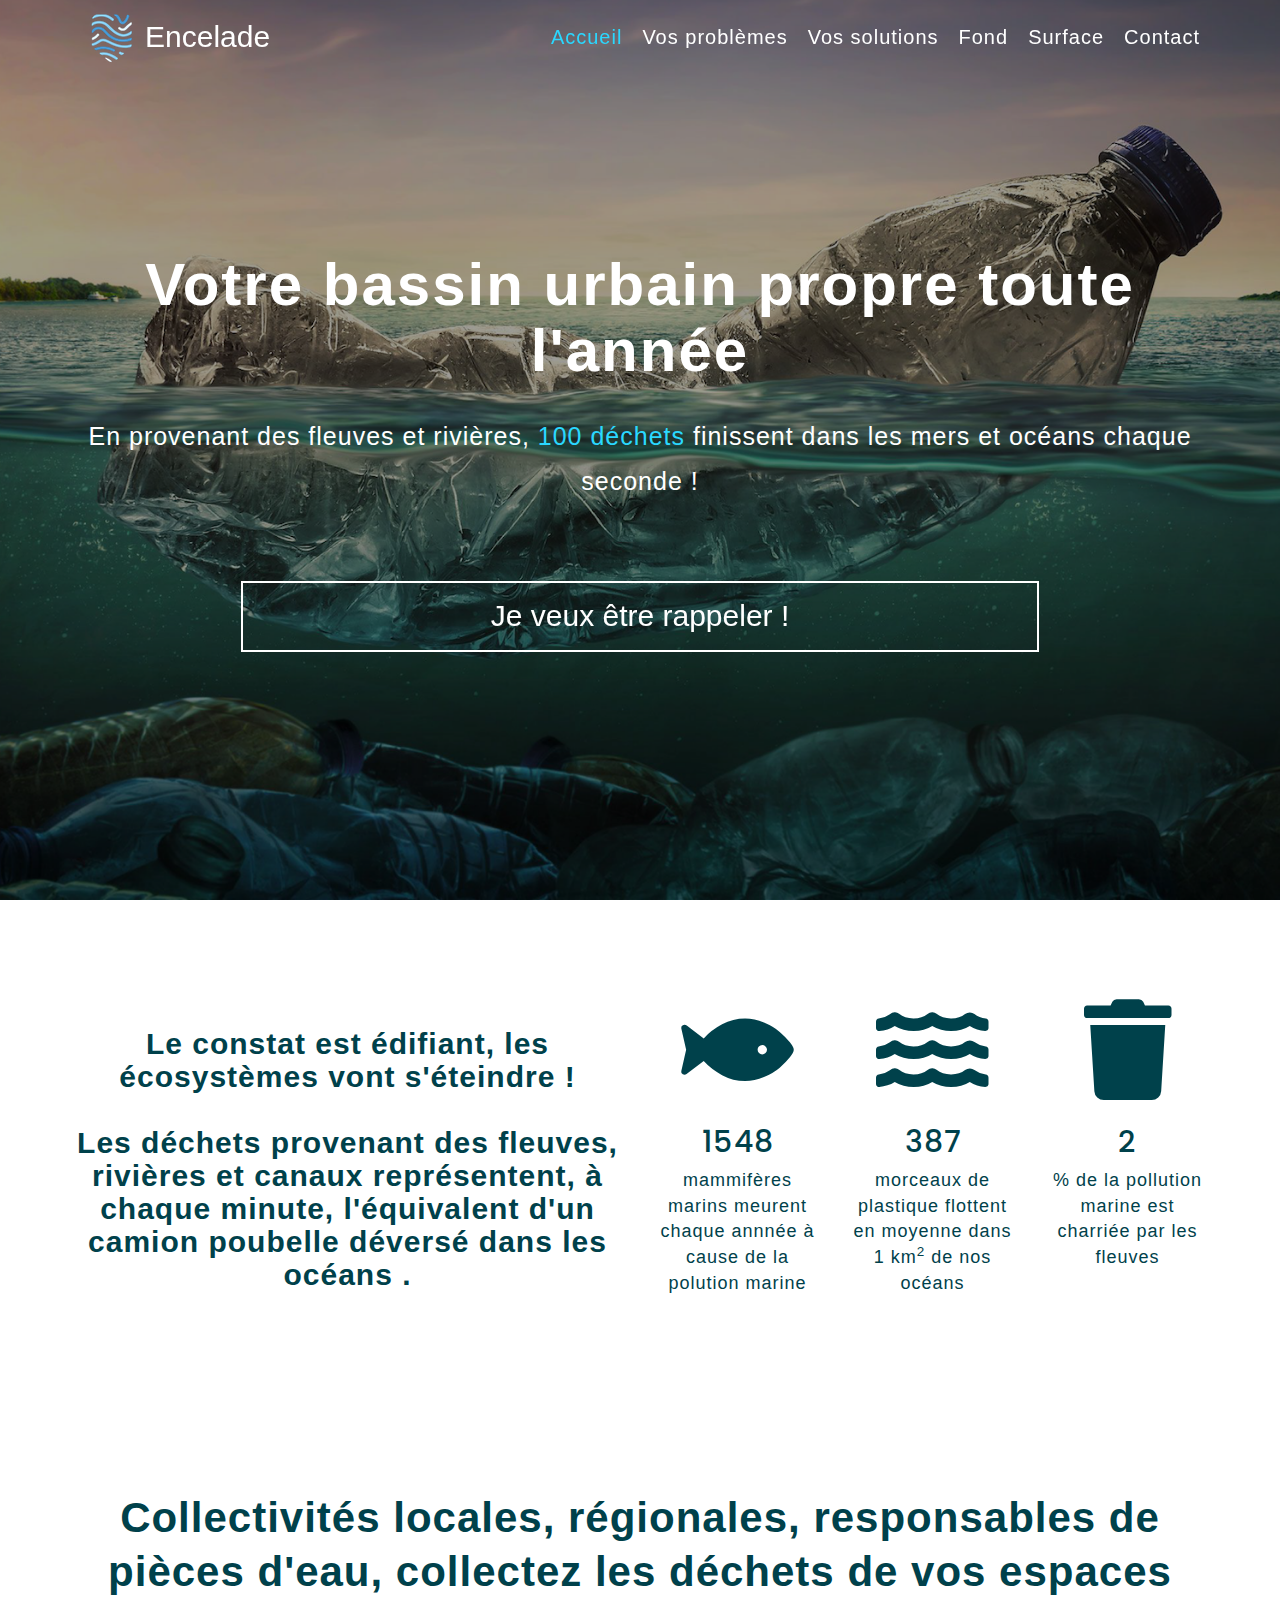
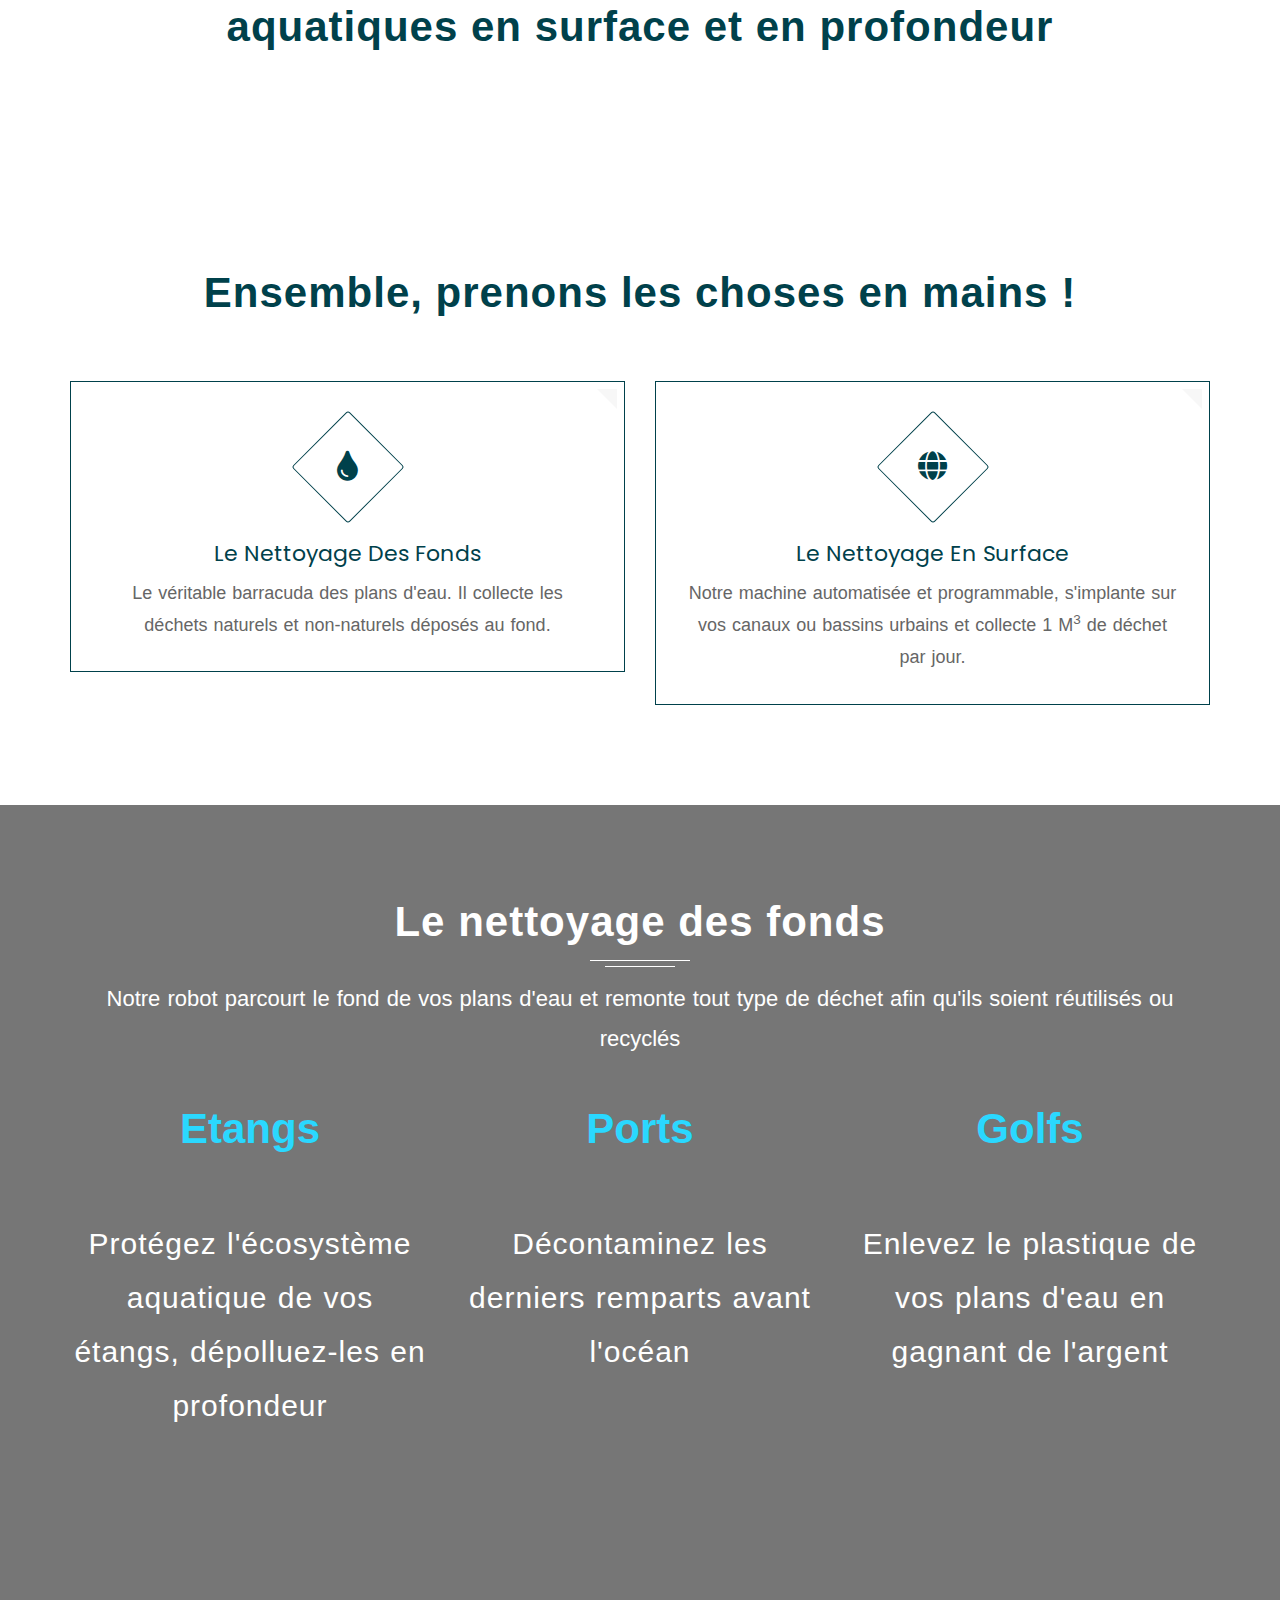
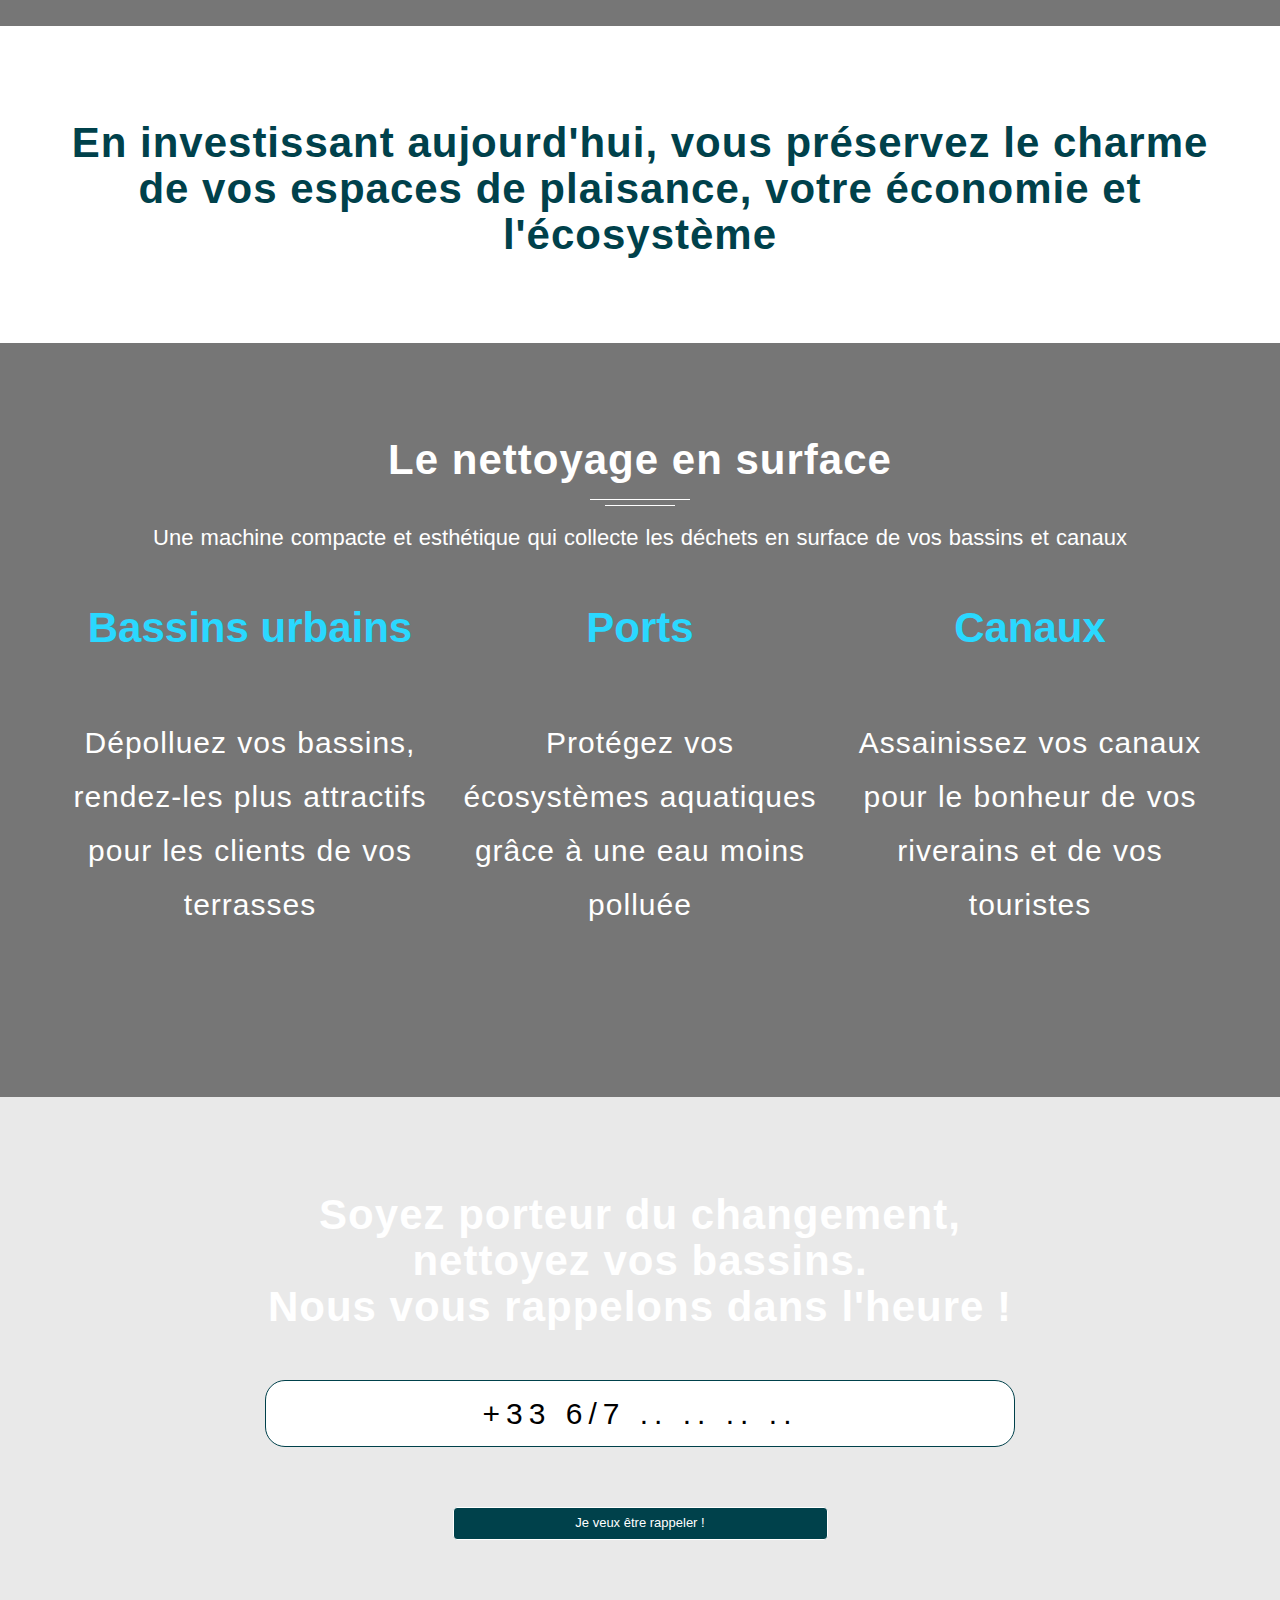
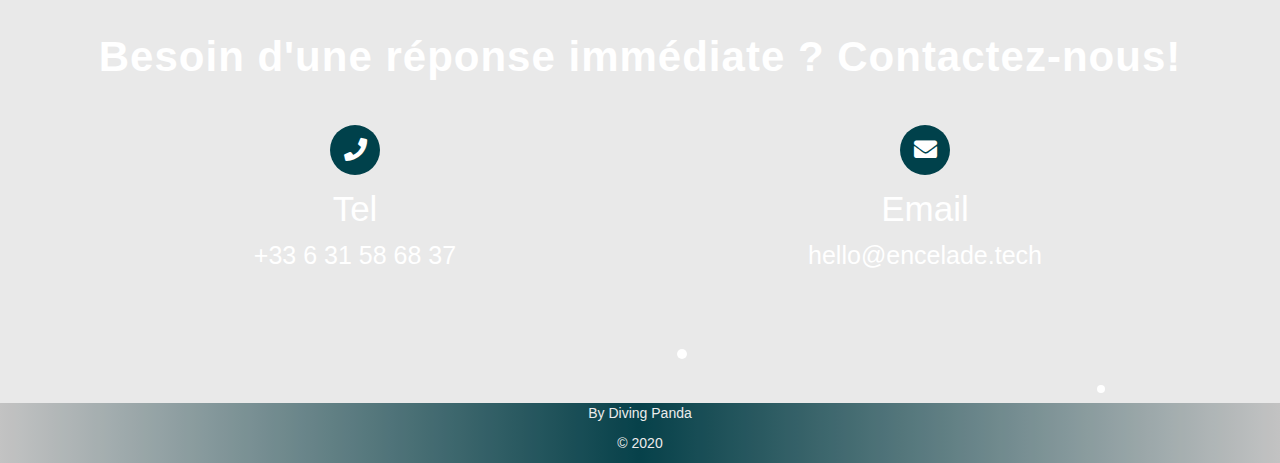
==== index.html @ 78e37069 "scrolling" ====
<!doctype html>
<html lang="en">
    <head>
        <!-- Google Tag Manager -->
        <script>(function(w,d,s,l,i){w[l]=w[l]||[];w[l].push({'gtm.start':
                new Date().getTime(),event:'gtm.js'});var f=d.getElementsByTagName(s)[0],
            j=d.createElement(s),dl=l!='dataLayer'?'&l='+l:'';j.async=true;j.src=
            'https://www.googletagmanager.com/gtm.js?id='+i+dl;f.parentNode.insertBefore(j,f);
        })(window,document,'script','dataLayer','GTM-PF7XZ9Z');</script>
        <!-- End Google Tag Manager -->
        <!-- Global site tag (gtag.js) - Google Analytics -->
        <script async src="https://www.googletagmanager.com/gtag/js?id=UA-156173863-1"></script>
        <script>
            window.dataLayer = window.dataLayer || [];
            function gtag(){dataLayer.push(arguments);}
            gtag('js', new Date());

            gtag('config', 'UA-156173863-1');
        </script>
        <!-- ========== PAGE TITLE ========== -->
        <title>Encelade Corp</title>
        <!-- ========== META TAGS ========== -->
        <meta name="description" content="coming soon template based on HTML5">
        <meta name="keywords" content="coming soon, under construction, countdown">
        <meta charset="utf-8">
        <meta name="author" content="XXXXX">
        <meta http-equiv="X-UA-Compatible" content="IE=edge">
        <meta name="viewport" content="width=device-width, initial-scale=1">
        <!-- ========== CSS ========== -->
        <link rel="shortcut icon" href="img/favicon.png">
        <link rel="stylesheet" href="css/animate.css">
        <link rel="stylesheet" href="css/site.css">
        <link rel="stylesheet" href="css/bootstrap.min.css">
        <link rel="stylesheet" href="css/font-awesome.min.css">
        <link href="https://fonts.googleapis.com/css?family=Open+Sans" rel="stylesheet">
        <link href="https://fonts.googleapis.com/css?family=Poppins:400,500,600,700,800,900" rel="stylesheet">
        <link rel="stylesheet" href="assets/css/bootstrap.min.css" type="text/css" media="screen">
        <link rel="stylesheet" type="text/css" href="assets/css/animate.css" media="screen">
        <link href="css/jquerysctipttop.css" rel="stylesheet" type="text/css">
        <link rel="stylesheet" href="css/owl.carousel.min.css">
        <link rel="stylesheet" href="css/owl.theme.min.css">
        <link rel="stylesheet" href="css/button.css">
        <link rel="stylesheet" href="css/style-wave.css">
        <!-- ========== JQUERY PLUGIN ========== -->

        <script src="js/ajax-jquery.min.js"></script>

    </head><!-- end head -->
    <body>
    <!-- Google Tag Manager (noscript) -->
    <noscript><iframe src="https://www.googletagmanager.com/ns.html?id=GTM-PF7XZ9Z"
                      height="0" width="0" style="display:none;visibility:hidden"></iframe></noscript>
    <!-- End Google Tag Manager (noscript) -->
        <div class="se-pre-con"></div><!-- ========== PRELOADER ========== -->
        <!-- ========== MENUBAR ========== -->
        <div id="onepage" class="menubar">
            <div class="menubar-content">
                <nav class="navbar navbar-default navbar-default-home navbar-default-home1 navbar-fixed-top">
                    <div class="container">
                        <div class="row">
                            <div class="col-lg-2 col-md-2 col-sm-2">
                                <div class="site-title site-title-home">
                                    <a id="logo encelade onepage" href="index.html"><img src="img/logo3.png" alt="">
                                        <h3>Encelade</h3></a>
                                </div><!-- end site-title -->
                            </div><!-- end col-md-4 -->
                            <div class="navbar-header">
                                <button type="button" class="navbar-toggle collapsed" data-toggle="collapse" data-target="#bs-example-navbar-collapse-1" aria-expanded="false">
                                    <span class="sr-only">Toggle navigation</span>
                                    <span class="icon-bar"></span>
                                    <span class="icon-bar"></span>
                                    <span class="icon-bar"></span>
                                </button><!-- end button -->
                            </div><!-- end navbar-header -->
                            <div class="col-lg-10 col-md-10 col-sm-10 navbar-style">
                                <div class="collapse navbar-collapse" id="bs-example-navbar-collapse-1">
                                    <ul class="nav navbar-nav navbar-nav1">
                                        <li>
                                            <a id="menu accueil onepage" href="#home" class="active">Accueil</a>
                                        </li>
                                        <li>
                                            <a id="menu vos problemes onepage" href="#counter">Vos problèmes</a>
                                        </li>
                                        <li>
                                            <a id="menu vos solutions onepage" href="#service">Vos solutions</a>
                                        </li>
                                        <li>
                                            <a id="menu fond onepage" href="#fond">Fond</a>
                                        </li>
                                        <li>
                                            <a id="menu surface onepage" href="#surface">Surface</a>
                                        </li>
                                        <!--<li>
                                            <a href="#testimonial">Témoignages</a>
                                        </li>-->
                                        <li>
                                            <a id="menu contact onepage" href="#contact">Contact</a>
                                        </li>
                                        <!--<li>
                                            <a href="#home"><img src="img/flag-french.png" alt=""></a>
                                        </li>
                                        <li>
                                            <a href="home-english.html"><img src="img/flag-english.png" alt=""></a>
                                        </li>-->
                                    </ul><!-- end nav -->
                                </div><!-- end collapse navbar-collapse -->
                            </div><!-- end col-md-8 -->
                        </div><!-- end row -->
                    </div><!-- end container-fluid -->
                </nav><!-- navbar -->
            </div><!-- end menubar-content -->
        </div><!-- end menubar -->
        <div class="main-page-content">
            <div id="home">
                <div id="particles-js"></div>
                <div class="home-content-main">
                    <div class="table-cell">
                        <div class="container">
                            <div class="row home-row">
                                <div class="col-lg-12 col-md-12 col-sm-12">
                                    <div class="hometext text-center">
                                        <h3>Votre bassin urbain propre toute l'année</h3>

                                        <p>En provenant des fleuves et rivières, <span>100 déchets</span> finissent dans les mers et océans chaque seconde !</p>
                                        <!--<a href="#contact.html" class="hvr-bounce-to-right">Know more</a>-->
                                    </div><!-- end bubbles  -->
                                </div><!-- end col-md-8 -->
                            </div><!-- end row  -->
                            <a id="header action onepage" href="#contact" class="hvr-bounce-to-right leftbutt ">Je veux être rappeler !</a>
                        </div><!-- end container -->
                    </div><!-- end table-cell -->
                </div><!-- end home-content-main  -->
                <div class="waveWrapper waveAnimation">
                    <div class="waveWrapperInner bgTop">
                        <div class="wave waveTop" style="background-image: url('http://front-end-noobs.com/jecko/img/wave-top.png')"></div>
                    </div>
                    <div class="waveWrapperInner bgMiddle">
                        <div class="wave waveMiddle" style="background-image: url('http://front-end-noobs.com/jecko/img/wave-mid.png')"></div>
                    </div>
                    <div class="waveWrapperInner bgBottom">
                        <div class="wave waveBottom" style="background-image: url('http://front-end-noobs.com/jecko/img/wave-bot.png')"></div>
                    </div>
                </div>
            </div><!-- end home  -->

            <!-- ================================ ABOUT =============================== -->

            <div id="about">
                <!--<div class="contactlink">
                    <div class="container">
                        <div class="row">
                            <div class="col-lg-6 col-md-6 col-sm-6 col-xs-6">
                                <div class="about-social-icon">
                                    <h3>Follow us</h3>
                                    <ul class="about-social">
                                        <li><a href="www.facebook.com" target="newtab"><i class="fa fa-facebook" aria-hidden="true"></i></a></li>
                                        <li><a href="www.twitter.com" target="newtab"><i class="fa fa-twitter" aria-hidden="true"></i></a></li>
                                        <li><a href="www.pinterest.com" target="newtab"><i class="fa fa-pinterest-p" aria-hidden="true"></i></a></li>
                                        <li><a href="www.linkedin.com" target="newtab"><i class="fa fa-linkedin" aria-hidden="true"></i></a></li>
                                        <li><a href="www.behance.com" target="newtab"><i class="fa fa-behance" aria-hidden="true"></i></a></li>
                                        <li><a href="www.instagram.com" target="newtab"><i class="fa fa-instagram" aria-hidden="true"></i></a></li>
                                    </ul>
                                </div>&lt;!&ndash; end about-social-icon &ndash;&gt;
                            </div>&lt;!&ndash; end col-lg-6  &ndash;&gt;
                            <div class="col-lg-6 col-md-6 col-sm-6 col-xs-6">
                                <div class="aboutbottom">
                                    <h3>Made with Bootstrap</h3>
                                </div>&lt;!&ndash; end aboutbottom  &ndash;&gt;
                            </div>&lt;!&ndash; end col-lg-6  &ndash;&gt;
                        </div>&lt;!&ndash; end row  &ndash;&gt;
                    </div>&lt;!&ndash; end container  &ndash;&gt;
                </div>&lt;!&ndash; end contactlink  &ndash;&gt;-->
                <div class="about-content">
                    <div class="work-counter text-center ">
                        <div id="counter">
                            <div class="container">
                                <div class="row">
                                    <div class="col-lg-6 col-md-6 col-sm-12">
                                        <div class="main-title text-left extramar">
                                            <!--<img src="img/logo3.png" alt="">-->
                                            <h4>Le constat est édifiant, les écosystèmes vont s'éteindre ! </br></br>Les déchets provenant des fleuves, rivières et canaux représentent, à chaque minute, l'équivalent d'un camion poubelle déversé dans les océans . </h4>
                                        </div><!-- end work-title  -->
                                    </div><!-- end col-md-3  -->
                                    <div class="col-lg-2 col-md-2 col-sm-12">
                                        <div class="work-statistics text-left">
                                            <i class="fa fa-fish stat-icon" aria-hidden="true"></i>
                                            <h3 class="Count">100000 </h3>
                                            <p>mammifères marins meurent chaque annnée à cause de la polution marine </p>
                                        </div><!-- end work-statistics  -->
                                    </div><!-- end col-md-3  -->
                                    <div class="col-lg-2 col-md-2 col-sm-12">
                                        <div class="work-statistics text-left">
                                            <i class="fa fa-water stat-icon" aria-hidden="true"></i>
                                            <h3 class="Count">25000</h3>
                                            <p>morceaux de plastique flottent en moyenne dans 1 km<sup>2</sup> de nos océans</p>
                                        </div><!-- end work-statistics  -->
                                    </div><!-- end col-md-3  -->
                                    <div class="col-lg-2 col-md-2 col-sm-12">
                                        <div class="work-statistics text-left">
                                            <i class="fa fa-trash stat-icon" aria-hidden="true"></i>
                                            <h3 class="Count">80</h3>
                                            <p>% de la pollution marine est charriée par les fleuves</p>
                                        </div><!-- end work-statistics  -->
                                    </div><!-- end col-md-3  -->
                                </div><!-- end row  -->
                            </div><!-- end container-fluid  -->
                        </div><!-- end counter  -->
                    </div><!-- end work-counter  -->
                    <div id="probleme-onepage" class="me-grid">
                        <div class="container">
                            <div class="row">
                                <div class="col-lg-12 col-md-12">
                                    <div class="main-title text-center">


                                        <!--<h3>Nos premières machines qui collectent les déchets en zone urbaine de vos bassins, canaux et ports </h3>-->
                                        <h3> Collectivités locales, régionales, responsables de pièces d'eau,
                                            collectez les déchets de vos espaces aquatiques en surface et en profondeur </h3>
                                        <div class="underline1"></div>
                                        <div class="underline2"></div>
                                        <!--<p>Lorem ipsum dolor sit amet consectetur adipisicing elitsed eiusmod tempor enim minim veniam.</p>-->
                                    </div><!-- end work-title  -->
                                </div><!-- end col-md-12  -->
                            </div><!-- end row  -->
                            <!--<div class="row main-row">
                                <div class="col-lg-6 col-md-6 col-sm-6 col-xs-12 border-right">
                                    <div class="about-title-left">
                                        <a href="#service" class="hvr-bounce-to-right leftbutt">Découvrez nos systèmes</a>
                                        &lt;!&ndash;<h1> Des fonds marins et plans d'eau <span>pollués</span> - Production de plastique
                                            <span>consomatrice d'énergie</span> - des solutions de nettoyage <span>inadéquates</span> </h1>&ndash;&gt;
                                    </div>
                                </div>
                                <div class="col-lg-6 col-md-6 col-sm-6 col-xs-12">
                                    <div class="about-title main-title1">
                                        <h3>Depuis 2016 nous mettons nos connaissances en robotique au service de la planète.</h3> </br>
                                        &lt;!&ndash;<p class="text-2">Le  </p>&ndash;&gt;
                                        &lt;!&ndash;<a href="#service" class="hvr-bounce-to-right leftbutt">Découvrez nos systèmes</a>&ndash;&gt;
                                    </div>&lt;!&ndash; end about-details  &ndash;&gt;
                                </div>&lt;!&ndash; end col-md-8  &ndash;&gt;
                            </div>--><!-- end row  -->
                        </div><!-- end container  -->
                    </div><!-- end me-grid  -->

                </div><!-- end about-content  -->
            </div><!-- end about  -->

            <!-- ================================ WORK =============================== -->

           <!-- <div id="work">
                <div class="work-content">-->
                    <!--<div class="work-grid">
                        <div class="container">
                            <div class="row">
                                <div class="col-lg-12 col-md-12">
                                    <div class="main-title text-center">
                                        <h3>Our Portfolio</h3>
                                        <div class="underline1"></div>
                                        <div class="underline2"></div>
                                        <p>Lorem ipsum dolor sit amet consectetur adipisicing elitsed eiusmod tempor enim minim veniam.</p>
                                    </div>&lt;!&ndash; end work-title  &ndash;&gt;
                                </div>&lt;!&ndash; end col-md-12  &ndash;&gt;
                            </div>&lt;!&ndash; end row  &ndash;&gt;
                        </div>&lt;!&ndash; end container  &ndash;&gt;
                        <div class="work-details about-col">
                            <div class="container">
                                <ul id="filters" class="clearfix">
                                    <li><span class="filter active" data-filter=".web, .graphics, .development, .photography">All</span></li>
                                    <li><span class="filter" data-filter=".web">Web-design</span></li>
                                    <li><span class="filter" data-filter=".graphics">Graphics-design</span></li>
                                    <li><span class="filter" data-filter=".development">Development</span></li>
                                    <li><span class="filter" data-filter=".photography">Photography</span></li>
                                </ul>
                                <div id="portfoliolist">
                                    <div class="portfolio graphics" data-cat="graphics">
                                        <div class="portfolio-wrapper" data-wow-delay=".2s">
                                            <h3>Project name</h3>
                                            <p>Lorem ipsum dolor sit.</p>
                                            <a class="fancybox" href="img/portfolios/graphics/1.jpg" title="little something about the image"><img src="img/portfolios/graphics/1.jpg" alt="" /></a></div>&lt;!&ndash; end portfolio-wrapper  &ndash;&gt;
                                    </div>&lt;!&ndash; end portfolio-graphics  &ndash;&gt;
                                    <div class="portfolio web" data-cat="web">
                                        <div class="portfolio-wrapper" data-wow-delay=".4s">
                                            <h3>Project name</h3>
                                            <p>Lorem ipsum dolor sit.</p>
                                            <a class="fancybox" href="img/portfolios/web/1.jpg" title="little something about the image"><img src="img/portfolios/web/1.jpg" alt="" /></a>
                                        </div>&lt;!&ndash; end portfolio-wrapper  &ndash;&gt;
                                    </div>&lt;!&ndash; end portfolio-web  &ndash;&gt;
                                    <div class="portfolio development" data-cat="development">
                                        <div class="portfolio-wrapper" data-wow-delay=".6s">
                                            <h3>Project name</h3>
                                            <p>Lorem ipsum dolor sit.</p>
                                            <a class="fancybox" href="img/portfolios/development/1.jpg" title="little something about the image"><img src="img/portfolios/development/1.jpg" alt="" /></a>
                                        </div>&lt;!&ndash; end portfolio-wrapper  &ndash;&gt;
                                    </div>&lt;!&ndash; end portfolio-development  &ndash;&gt;
                                    <div class="portfolio graphics" data-cat="graphics">
                                        <div class="portfolio-wrapper" data-wow-delay=".2s">
                                            <h3>Project name</h3>
                                            <p>Lorem ipsum dolor sit.</p>
                                            <a class="fancybox" href="img/portfolios/graphics/2.jpg" title="little something about the image"><img src="img/portfolios/graphics/2.jpg" alt="" /></a>
                                        </div>&lt;!&ndash; end portfolio-wrapper  &ndash;&gt;
                                    </div>&lt;!&ndash; end portfolio-graphics  &ndash;&gt;
                                    <div class="portfolio development" data-cat="development">
                                        <div class="portfolio-wrapper" data-wow-delay=".4s">
                                            <h3>Project name</h3>
                                            <p>Lorem ipsum dolor sit.</p>
                                            <a class="fancybox" href="img/portfolios/development/2.jpg" title="little something about the image"><img src="img/portfolios/development/2.jpg" alt="" /></a>
                                        </div>&lt;!&ndash; end portfolio-wrapper  &ndash;&gt;
                                    </div>&lt;!&ndash; end portfolio-development  &ndash;&gt;
                                    <div class="portfolio photography" data-cat="photography">
                                        <div class="portfolio-wrapper" data-wow-delay=".6s">
                                            <h3>Project name</h3>
                                            <p>Lorem ipsum dolor sit.</p>
                                            <a class="fancybox" href="img/portfolios/photography/1.jpg" title="little something about the image"><img src="img/portfolios/photography/1.jpg" alt="" /></a>
                                        </div>&lt;!&ndash; end portfolio-wrapper  &ndash;&gt;
                                    </div>&lt;!&ndash; end portfolio-photo  &ndash;&gt;
                                </div>&lt;!&ndash; end portfoliolist  &ndash;&gt;
                            </div>&lt;!&ndash; container &ndash;&gt;
                        </div>&lt;!&ndash; end work-details  &ndash;&gt;
                    </div>&lt;!&ndash; end work-grid  &ndash;&gt;-->

                <!--</div>&lt;!&ndash; end work-content  &ndash;&gt;
            </div>&lt;!&ndash; end work  &ndash;&gt;-->
            <!--<div id="team">
                <div class="team-content-grid">
                    <div id="process-grid">
                        <div class="container">
                            <div class="row">
                                <div class="col-lg-12 col-md-12">
                                    <div class="main-title white-title text-center">
                                        <h3>Notre Equipe</h3>
                                        <div class="underline1"></div>
                                        <div class="underline2"></div>
                                        <p>Des ingénieurs au service de notre planète !</p>
                                    </div>&lt;!&ndash; end team-title  &ndash;&gt;
                                </div>&lt;!&ndash; end col-md-12  &ndash;&gt;
                            </div>&lt;!&ndash; end row  &ndash;&gt;
                        </div>&lt;!&ndash; end container  &ndash;&gt;
                        <div class="container">
                            <div class="row main-row">
                                &lt;!&ndash;<div class="col-lg-3 col-md-3 col-sm-6">
                                    <div class="our-team">
                                        <img src="img/team1.jpg" alt="">
                                        <div class="team-content">
                                            <h3 class="title">Williamson</h3>
                                            <span class="post">Web Developer</span>
                                            <ul class="social">
                                                <li><a href="#" class="fa fa-facebook"></a></li>
                                                <li><a href="#" class="fa fa-google-plus"></a></li>
                                                <li><a href="#" class="fa fa-twitter"></a></li>
                                                <li><a href="#" class="fa fa-instagram"></a></li>
                                            </ul>
                                        </div>&lt;!&ndash; end team-content  &ndash;&gt;
                                    </div>&lt;!&ndash; end our-team  &ndash;&gt;
                                </div>&lt;!&ndash; end col-md-3  &ndash;&gt;&ndash;&gt;
                                <div class="col-lg-3 col-md-3 col-sm-6">
                                    <div class="our-team">
                                        <img src="img/team2.jpg" alt="">
                                        <div class="team-content">
                                            <h3 class="title">Alex</h3>
                                            <span class="post">CTO - Ingénieur en Informatique</span>
                                            <ul class="social">
                                                <li><a href="#" class="fa fa-linkedin"></a></li>

                                            </ul>
                                        </div>&lt;!&ndash; end team-content  &ndash;&gt;
                                    </div>&lt;!&ndash; end our-team  &ndash;&gt;
                                </div>&lt;!&ndash; end col-md-3  &ndash;&gt;
                                <div class="col-lg-3 col-md-3 col-sm-6">
                                    <div class="our-team">
                                        <img src="img/team3.jpg" alt="">
                                        <div class="team-content">
                                            <h3 class="title">Mat</h3>
                                            <span class="post">CEO - Ingénieur d'affaire </span>
                                            <ul class="social">
                                                <li><a href="#" class="fa fa-linkedin"></a></li>

                                            </ul>
                                        </div>&lt;!&ndash; end team-content  &ndash;&gt;
                                    </div>&lt;!&ndash; end our-team  &ndash;&gt;
                                </div>&lt;!&ndash; end col-md-3  &ndash;&gt;
                                <div class="col-lg-3 col-md-3 col-sm-6">
                                    <div class="our-team">
                                        <img src="img/team4.jpg" alt="">
                                        <div class="team-content">
                                            <h3 class="title">Thib</h3>
                                            <span class="post">COO - Ingénieur en Mécanique/Electronique</span>
                                            <ul class="social">
                                                <li><a href="#" class="fa fa-linkedin"></a></li>

                                            </ul>
                                        </div>&lt;!&ndash; end team-content  &ndash;&gt;
                                    </div>&lt;!&ndash; end our-team  &ndash;&gt;
                                </div>&lt;!&ndash; end col-md-3  &ndash;&gt;
                            </div>&lt;!&ndash; end row  &ndash;&gt;
                        </div>&lt;!&ndash; end container  &ndash;&gt;
                    </div>&lt;!&ndash; end process-grid  &ndash;&gt;
                </div>&lt;!&ndash; end team-content  &ndash;&gt;
            </div>--><!-- end team  -->
            <!-- ============================================== SERVICE ===================================================== -->

            <div id="service">
                <div class="service-content">
                    <div class="service-grid text-left">
                        <div class="container">
                            <div class="row">
                                <div class="col-lg-12 col-md-12">
                                    <div class="main-title text-center">
                                        <h3>Ensemble, prenons les choses en mains ! </h3>


                                    </div><!-- end work-title  -->
                                </div><!-- end col-md-12  -->
                            </div><!-- end row  -->
                            <div id="solution-onepage" class="row main-row">
                                <div class="col-lg-6 col-md-6 col-sm-12">
                                    <div class="serviceBox">
                                        <div class="service-icon"><i class="fa fa-tint"></i></div>
                                        <h3 class="title">Le nettoyage des fonds</h3>
                                        <p class="description">
                                            Le véritable barracuda des plans d'eau. Il collecte les déchets naturels et non-naturels déposés au fond.
                                        </p>
                                    </div><!-- end serviceBox  -->
                                    <!--<a href="#fond" class="hvr-bounce-to-right leftbutt">En savoir plus</a>-->
                                </div><!-- end col-md-3  -->
                                <!--<div class="col-lg-4 col-md-4 col-sm-6">
                                    <div class="serviceBox">
                                        <div class="service-icon"><i class="fa fa-shopping-bag"></i></div>
                                        <h3 class="title">Seconde Vie</h3>
                                        <p class="description">
                                            Encelade nettoye les balles de golf ramassées et les revend jusqu'à 10 fois moins chère.
                                        </p>
                                    </div>&lt;!&ndash; end serviceBox  &ndash;&gt;
                                    <a href="#service" class="hvr-bounce-to-right leftbutt">Payez moins cher</a>
                                </div>--><!-- end col-md-3  -->
                                <div class="col-lg-6 col-md-6 col-sm-12">
                                    <div class="serviceBox">
                                        <div class="service-icon"><i class="fa fa-globe"></i></div>
                                        <h3 class="title">Le nettoyage en surface</h3>
                                        <p class="description">
                                             Notre machine automatisée et programmable, s'implante sur vos canaux ou bassins urbains et collecte 1 M<sup>3</sup> de déchet par jour.
                                        </p>
                                    </div><!-- end serviceBox  -->
                                   <!-- <a href="#surface" class="hvr-bounce-to-right leftbutt">En savoir plus</a>-->
                                </div><!-- end col-md-3  -->
                            </div><!-- end row  -->
                        </div><!-- end container  -->
                    </div><!-- end service-grid  -->
                </div><!-- end service-content  -->
            </div><!-- end service  -->

            <!-- ============================================== TEAM ================= -->
            <div class="skill-main-profondeur" id="fond">
                <div id="fond-onepage" class="container">
                    <div class="row">
                        <div class="col-lg-12 col-md-12">
                            <div class="main-title white-title text-center">
                                <h3>Le nettoyage des fonds</h3>
                                <div class="underline1"></div>
                                <div class="underline2"></div>
                                <p>Notre robot parcourt le fond de vos plans d'eau et remonte
                                    tout type de déchet afin qu'ils soient réutilisés ou recyclés</p>
                            </div><!-- end work-title  -->
                        </div><!-- end col-md-12  -->
                    </div><!-- end row  -->
                    <div class="row main-row">
                        <div class="col-lg-4 col-md-4 col-sm-4 col-xs-12">
                            <div class="about-title main-title1">
                                <h3>
                                    Etangs
                                </h3>
                                <p class="text-2">Protégez l'écosystème aquatique de vos étangs, dépolluez-les en profondeur </p>

                            </div><!-- end about-details  -->
                        </div><!-- end col-md-8  -->
                        <div class="col-lg-4 col-md-4 col-sm-4 col-xs-12">
                            <div class="about-title main-title1">
                                <h3>
                                    Ports
                                </h3>
                                <p class="text-2"> Décontaminez les derniers remparts avant l'océan   </p>

                            </div><!-- end about-details  -->
                        </div><!-- end col-md-8  -->
                        <div class="col-lg-4 col-md-4 col-sm-4 col-xs-12">
                            <div class="about-title main-title1">
                                <h3>
                                    Golfs
                                </h3>
                                <p class="text-2">Enlevez le plastique de vos plans d'eau en gagnant de l'argent </p>

                            </div><!-- end about-details  -->
                        </div><!-- end col-md-8  -->
                    </div><!-- end row  -->
                </div><!-- end container  -->
            </div><!-- end skill-main  -->


            <div>
                <div class="service-content">
                    <div class="service-grid text-left">
                        <div class="container">
                            <div class="row">
                                <div class="col-lg-12 col-md-12">
                                    <div class="main-title text-center">
                                        <h3>En investissant aujourd'hui, vous préservez le charme de vos espaces de plaisance, votre économie et l'écosystème</h3>
                                    </div><!-- end work-title  -->
                                </div><!-- end col-md-12  -->
                            </div><!-- end row  -->

                        </div><!-- end container  -->
                    </div><!-- end service-grid  -->
                </div><!-- end service-content  -->
            </div><!-- end service  -->

            <div class="skill-main-surface" id="surface">
                <div id="surface-onepage" class="container">
                    <div class="row">
                        <div class="col-lg-12 col-md-12">
                            <div class="main-title white-title text-center">
                                <h3>Le nettoyage en surface</h3>
                                <div class="underline1"></div>
                                <div class="underline2"></div>
                                <p>Une machine compacte et esthétique qui collecte les déchets en surface de vos bassins et canaux</p>
                            </div><!-- end work-title  -->
                        </div><!-- end col-md-12  -->
                    </div><!-- end row  -->
                    <div class="row main-row">
                        <div class="col-lg-4 col-md-4 col-sm-4 col-xs-12">
                            <div class="about-title main-title1">
                                <h3>
                                    Bassins urbains
                                </h3>
                                <p class="text-2">Dépolluez vos bassins, rendez-les plus attractifs pour les clients de vos terrasses </p>

                            </div><!-- end about-details  -->
                        </div><!-- end col-md-8  -->
                        <div class="col-lg-4 col-md-4 col-sm-4 col-xs-12">
                            <div class="about-title main-title1">
                                <h3>
                                    Ports
                                </h3>
                                <p class="text-2"> Protégez vos écosystèmes aquatiques grâce à une eau moins polluée   </p>

                            </div><!-- end about-details  -->
                        </div><!-- end col-md-8  -->
                        <div class="col-lg-4 col-md-4 col-sm-4 col-xs-12">
                            <div class="about-title main-title1">
                                <h3>
                                    Canaux
                                </h3>
                                <p class="text-2">Assainissez vos canaux pour le bonheur de vos riverains et de vos touristes  </p>

                            </div><!-- end about-details  -->
                        </div><!-- end col-md-8  -->
                    </div><!-- end row  -->
                </div><!-- end container  -->
            </div><!-- end skill-main  -->


            <!-- ================================ PRICING =============================== -->
<!--
            <div id="pricing">
                <div class="pricing-content">
                    <div class="price-grid text-center">
                        <div class="container">
                            <div class="row">
                                <div class="col-lg-12 col-md-12">
                                    <div class="main-title text-center">
                                        <h3>Our Pricing</h3>
                                        <div class="underline1"></div>
                                        <div class="underline2"></div>
                                        <p>Lorem ipsum dolor sit amet, consectetur adipisicing elit, sed do eiusmod tempor incididunt ut labore et dolore.</p>
                                    </div>&lt;!&ndash; end price-title  &ndash;&gt;
                                </div>&lt;!&ndash; end col-md-12  &ndash;&gt;
                            </div>&lt;!&ndash; end row  &ndash;&gt;
                            <div class="row main-row text-center">
                                <div class="col-lg-4 col-md-4 col-sm-4">
                                    <div class="pricingTable">
                                        <div class="pricingTable-header">
                                            <span class="icon fa fa-globe"></span>
                                            <h3 class="title">Standard</h3>
                                        </div>&lt;!&ndash; end pricingTable-header  &ndash;&gt;
                                        <div class="price-value">
                                            <span class="amount">
                                                <span class="currency">$</span>
                                                10
                                                <span class="month"> /month</span>
                                            </span>
                                        </div>&lt;!&ndash; end price-value  &ndash;&gt;
                                        <ul class="pricing-content">
                                            <li>50 GB Disk Space</li>
                                            <li>50 Email Accounts</li>
                                            <li>50 GB Monthly Bandwidth</li>
                                            <li>10 Subdomains</li>
                                            <li>15 Domains</li>
                                        </ul>
                                        <a href="#contact.html" class="hvr-bounce-to-right leftbutt">Sign Up</a>
                                    </div>&lt;!&ndash; end pricingTable  &ndash;&gt;
                                </div>&lt;!&ndash; end col-md-4  &ndash;&gt;
                                <div class="col-lg-4 col-md-4 col-sm-4">
                                    <div class="pricingTable">
                                        <div class="pricingTable-header">
                                            <span class="icon fa fa-briefcase"></span>
                                            <h3 class="title">Premium</h3>
                                        </div>&lt;!&ndash; end pricingTable-header  &ndash;&gt;
                                        <div class="price-value colorback">
                                            <span class="amount">
                                                <span class="currency">$</span>
                                                20
                                                <span class="month"> /month</span>
                                            </span>
                                        </div>&lt;!&ndash; end price-value  &ndash;&gt;
                                        <ul class="pricing-content">
                                            <li>150 GB Disk Space</li>
                                            <li>150 Email Accounts</li>
                                            <li>150 GB Monthly Bandwidth</li>
                                            <li>110 Subdomains</li>
                                            <li>115 Domains</li>
                                        </ul>
                                        <a href="#contact.html" class="hvr-bounce-to-right leftbutt">Sign Up</a>
                                    </div>&lt;!&ndash; end pricingTable  &ndash;&gt;
                                </div>&lt;!&ndash; end col-md-4  &ndash;&gt;
                                <div class="col-lg-4 col-md-4 col-sm-4">
                                    <div class="pricingTable">
                                        <div class="pricingTable-header">
                                            <span class="icon fa fa-building"></span>
                                            <h3 class="title">Business</h3>
                                        </div>&lt;!&ndash; end pricingTable-header  &ndash;&gt;
                                        <div class="price-value">
                                            <span class="amount">
                                                <span class="currency">$</span>
                                                30
                                                <span class="month"> /month</span>
                                            </span>
                                        </div>&lt;!&ndash; end price-value  &ndash;&gt;
                                        <ul class="pricing-content">
                                            <li>250 GB Disk Space</li>
                                            <li>250 Email Accounts</li>
                                            <li>250 GB Monthly Bandwidth</li>
                                            <li>210 Subdomains</li>
                                            <li>215 Domains</li>
                                        </ul>
                                        <a href="#contact.html" class="hvr-bounce-to-right leftbutt">Sign Up</a>
                                    </div>&lt;!&ndash; end pricingTable  &ndash;&gt;
                                </div>&lt;!&ndash; end col-md-4  &ndash;&gt;
                            </div>&lt;!&ndash; end row &ndash;&gt;
                        </div>&lt;!&ndash; end container &ndash;&gt;
                    </div>&lt;!&ndash; end price-grid &ndash;&gt;
                </div>&lt;!&ndash; end price-content &ndash;&gt;
            </div>&lt;!&ndash; end price &ndash;&gt;-->

            <!-- ================================ TESTIMONIALS ========================== -->
            <!--<div class="sponsors-grid text-center" id="sponsor">
                <div class="container">
                    <div class="row">
                        <div class="col-lg-12 col-md-12">
                            <div class="main-title white-title text-center">
                                <h3>Nos partenaires</h3>
                                <div class="underline1"></div>
                                <div class="underline2"></div>
                                <p>Des grands acteurs nous donnent déjà un coup de pouce et nous font confiance </p>
                            </div>&lt;!&ndash; end price-title  &ndash;&gt;
                        </div>&lt;!&ndash; end col-md-12  &ndash;&gt;
                    </div>&lt;!&ndash; end row  &ndash;&gt;
                    <div class="row main-row text-ceenter">
                        <div class="col-lg-2 col-md-2 col-sm-4 col-xs-4">
                            <div class="sponsors-image">
                                <a href="#"><img src="img/torcy.png" alt="" class="sponsors-img"></a>
                            </div>&lt;!&ndash; end sponsors-image  &ndash;&gt;
                        </div>&lt;!&ndash; end col-md-4 &ndash;&gt;
                        <div class="col-lg-2 col-md-2 col-sm-4 col-xs-4">
                            <div class="sponsors-image">
                                <a href="#"><img src="img/paris19.png" alt="" class="sponsors-img"></a>
                            </div>&lt;!&ndash; end sponsors-image  &ndash;&gt;
                        </div>&lt;!&ndash; end col-md-4 &ndash;&gt;
                        <div class="col-lg-2 col-md-2 col-sm-4 col-xs-4">
                            <div class="sponsors-image">
                                <a href="#"><img src="img/RE.png" alt="" class="sponsors-img"></a>
                            </div>&lt;!&ndash; end sponsors-image  &ndash;&gt;
                        </div>&lt;!&ndash; end col-md-4 &ndash;&gt;
                        <div class="col-lg-2 col-md-2 col-sm-4 col-xs-4">
                            <div class="sponsors-image">
                                <a href="#"><img src="img/golfenstock.png" alt="" class="sponsors-img"></a>
                            </div>&lt;!&ndash; end sponsors-image  &ndash;&gt;
                        </div>&lt;!&ndash; end col-md-4 &ndash;&gt;
                        <div class="col-lg-2 col-md-2 col-sm-4 col-xs-4">
                            <div class="sponsors-image">
                                <a href="#"><img src="img/canaux.png" alt="" class="sponsors-img"></a>
                            </div>&lt;!&ndash; end sponsors-image  &ndash;&gt;
                        </div>&lt;!&ndash; end col-md-4 &ndash;&gt;
                        <div class="col-lg-2 col-md-2 col-sm-4 col-xs-4">
                            <div class="sponsors-image">
                                <a href="#"><img src="img/esme.png" alt="" class="sponsors-img"></a>
                            </div>&lt;!&ndash; end sponsors-image  &ndash;&gt;
                        </div>&lt;!&ndash; end col-md-4 &ndash;&gt;
                    </div>&lt;!&ndash; end row &ndash;&gt;
                    <div class="row main-row text-ceenter">
                        <div class="col-lg-2 col-md-2 col-sm-4 col-xs-4">
                            <div class="sponsors-image">
                                <a href="#"><img src="img/bussy.png" alt="" class="sponsors-img"></a>
                            </div>&lt;!&ndash; end sponsors-image  &ndash;&gt;
                        </div>&lt;!&ndash; end col-md-4 &ndash;&gt;
                        <div class="col-lg-2 col-md-2 col-sm-4 col-xs-4">
                            <div class="sponsors-image">
                                <a href="#"><img src="img/sudricub.png" alt="" class="sponsors-img"></a>
                            </div>&lt;!&ndash; end sponsors-image  &ndash;&gt;
                        </div>&lt;!&ndash; end col-md-4 &ndash;&gt;
                        <div class="col-lg-2 col-md-2 col-sm-4 col-xs-4">
                            <div class="sponsors-image">
                                <a href="#"><img src="img/ionis.png" alt="" class="sponsors-img"></a>
                            </div>&lt;!&ndash; end sponsors-image  &ndash;&gt;
                        </div>&lt;!&ndash; end col-md-4 &ndash;&gt;
                        <div class="col-lg-2 col-md-2 col-sm-4 col-xs-4">
                            <div class="sponsors-image">
                                <a href="#"><img src="img/crecy.png" alt="" class="sponsors-img"></a>
                            </div>&lt;!&ndash; end sponsors-image  &ndash;&gt;
                        </div>&lt;!&ndash; end col-md-4 &ndash;&gt;
                        <div class="col-lg-2 col-md-2 col-sm-4 col-xs-4">
                            <div class="sponsors-image">
                                <a href="#"><img src="img/forteresse.png" alt="" class="sponsors-img"></a>
                            </div>&lt;!&ndash; end sponsors-image  &ndash;&gt;
                        </div>&lt;!&ndash; end col-md-4 &ndash;&gt;
                        <div class="col-lg-2 col-md-2 col-sm-4 col-xs-4">
                            <div class="sponsors-image">
                                <a href="#"><img src="img/lesigny.png" alt="" class="sponsors-img"></a>
                            </div>&lt;!&ndash; end sponsors-image  &ndash;&gt;
                        </div>&lt;!&ndash; end col-md-4 &ndash;&gt;
                    </div>&lt;!&ndash; end row &ndash;&gt;
                </div>&lt;!&ndash; end container &ndash;&gt;
            </div>--><!-- end sponsors-grid -->
            <!--<div id="testimonial">
                <div class="testimonial-content">
                    <div class="testimonial-grid">

                        <div class="testimonial-details">
                            <section id="carousel">
                                <div class="container">
                                    <div class="row">
                                        <div class="col-lg-12 col-md-12">
                                            <div class="main-title white-title text-center">
                                                <h3>Quelques témoignages</h3>

                                                &lt;!&ndash;<p>Lorem ipsum dolor sit amet, consectetur adipisicing elit, sed do eiusmod tempor incididunt ut labore et dolore.</p>&ndash;&gt;
                                            </div>&lt;!&ndash; end price-title  &ndash;&gt;
                                        </div>&lt;!&ndash; end col-md-12 &ndash;&gt;
                                    </div>&lt;!&ndash; end row &ndash;&gt;
                                    <div class="row main-row">
                                        <div class="col-lg-6 col-lg-offset-3 col-md-10 col-md-offset-1">
                                            <div id="testimonial-slider" class="owl-carousel">
                                                <div class="testimonial">
                                                    <div class="pic">
                                                        <img src="img/anne.png" alt="">
                                                    </div>&lt;!&ndash; end pic &ndash;&gt;
                                                    <p class="description">
                                                        "Merci pour le coup de pouce ! Encelade m'a relancé dans la course à la mairie qui était complétement perdue"
                                                    </p>
                                                    <h3 class="title">Anne Hidalgo</h3>
                                                    <span class="post">Maire de Paris</span>
                                                </div>&lt;!&ndash; end testimonial &ndash;&gt;
                                                <div class="testimonial">
                                                    <div class="pic">
                                                        <img src="img/client2.jpg" alt="">
                                                    </div>&lt;!&ndash; end pic &ndash;&gt;
                                                    <p class="description">
                                                        " Lorem ipsum dolor sit amet, consectetur adipiscing elit. Praesent pharetra lectus quis placerat ultricies. Praesent ipsum turpis, mollis eget accumsan id, iaculis vel ipsum. Sed.  "
                                                    </p>
                                                    <h3 class="title">Kristina</h3>
                                                    <span class="post">Web Designer</span>
                                                </div>&lt;!&ndash; end testimonial &ndash;&gt;
                                                <div class="testimonial">
                                                    <div class="pic">
                                                        <img src="img/client3.jpg" alt="">
                                                    </div>&lt;!&ndash; end pic &ndash;&gt;
                                                    <p class="description">
                                                        " Lorem ipsum dolor sit amet, consectetur adipiscing elit. Praesent pharetra lectus quis placerat ultricies. Praesent ipsum turpis, mollis eget accumsan id, iaculis vel ipsum. Sed.  "
                                                    </p>
                                                    <h3 class="title">Mike</h3>
                                                    <span class="post">Web Designer</span>
                                                </div>&lt;!&ndash; end testimonial &ndash;&gt;
                                            </div>&lt;!&ndash; end testimonial-slider &ndash;&gt;
                                        </div>&lt;!&ndash; end col-md-8  &ndash;&gt;
                                    </div>&lt;!&ndash; end row  &ndash;&gt;
                                </div>&lt;!&ndash; end container  &ndash;&gt;
                            </section>
                        </div>&lt;!&ndash; end testimonials-details  &ndash;&gt;

                    </div>&lt;!&ndash; end testimonial-grid  &ndash;&gt;
                </div>&lt;!&ndash; end testimonial-content  &ndash;&gt;
            </div>--><!-- end testimonial  -->

            <!-- ================================ BLOG ========================== -->

            <!--<div id="blog">
                <div class="blog-content">
                    <div class="blog-grid">
                        <div class="blog-details text-left">
                            <div class="container">
                                <div class="row">
                                    <div class="col-lg-12 col-md-12">
                                        <div class="main-title text-center">
                                            <h3>On parle de nous</h3>
                                            <div class="underline1"></div>
                                            <div class="underline2"></div>
                                            &lt;!&ndash;<p>Lorem ipsum dolor sit amet, consectetur adipisicing elit, sed do eiusmod tempor incididunt ut labore et dolore.</p>&ndash;&gt;
                                        </div>&lt;!&ndash; end price-title  &ndash;&gt;
                                    </div>&lt;!&ndash; end col-md-12  &ndash;&gt;
                                </div>&lt;!&ndash; end row  &ndash;&gt;
                                <div class="row main-row">
                                    <div class="col-lg-4 col-md-4 col-sm-6">
                                        <div class="post-slide">
                                            <div class="post-img">
                                                <img src="img/parisien.png" alt="">
                                                <div class="category">Roover Surface</div>
                                            </div>&lt;!&ndash; end post-img  &ndash;&gt;
                                            <div class="post-review">
                                                <h3 class="post-title"><a href="#">Des petits nouveaux sur le marché</a></h3>
                                                <p class="post-description">
                                                    Leur solution dépolue les bassins urbains et c'est très astucieux. Voici...
                                                </p>
                                                &lt;!&ndash;<div class="post-bar">
                                                    <span><i class="fa fa-user"></i> <a href="#">Williamson</a></span>
                                                    <span class="comments"><i class="fa fa-comments"></i> <a href="#">3 Comments</a></span>
                                                </div>  &ndash;&gt;
                                            </div>&lt;!&ndash; end post-review  &ndash;&gt;
                                        </div>&lt;!&ndash; end post-slide  &ndash;&gt;
                                    </div>&lt;!&ndash; end col-md-4  &ndash;&gt;
                                    <div class="col-lg-4 col-md-4 col-sm-6">
                                        <div class="post-slide">
                                            <div class="post-img">
                                                <img src="img/certified.png" alt="">
                                                <div class="category">Ecommerce</div>
                                            </div>&lt;!&ndash; end post-img  &ndash;&gt;
                                            <div class="post-review">
                                                <h3 class="post-title"><a href="#">Les joueurs de golf sont comblés</a></h3>
                                                <p class="post-description">
                                                    Des balles 10 fois moins chères et une satisfaction client au top, découv...
                                                </p>
                                                &lt;!&ndash;<div class="post-bar">
                                                    <span><i class="fa fa-user"></i> <a href="#">Mike</a></span>
                                                    <span class="comments"><i class="fa fa-comments"></i> <a href="#">5 Comments</a></span>
                                                </div>&ndash;&gt;&lt;!&ndash; end post-bar  &ndash;&gt;
                                            </div>&lt;!&ndash; end post-review  &ndash;&gt;
                                        </div>&lt;!&ndash; end post-slide  &ndash;&gt;
                                    </div>&lt;!&ndash; end col-md-4  &ndash;&gt;
                                    <div class="col-lg-4 col-md-4 col-sm-6">
                                        <div class="post-slide">
                                            <div class="post-img">
                                                <img src="img/blog3.png" alt="">
                                                <div class="category">Roover Profondeur</div>
                                            </div>&lt;!&ndash; end post-img  &ndash;&gt;
                                            <div class="post-review">
                                                <h3 class="post-title"><a href="#">Les plastiques n'ont qu'a bien se tenir !</a></h3>
                                                <p class="post-description">
                                                    Une véritable avancée pour le fonds des millieux aquatiques, 600 Kg de polym...
                                                </p>
                                                &lt;!&ndash;<div class="post-bar">
                                                    <span><i class="fa fa-user"></i> <a href="#">John</a></span>
                                                    <span class="comments"><i class="fa fa-comments"></i> <a href="#">9 Comments</a></span>
                                                </div>&ndash;&gt;&lt;!&ndash; end post-bar  &ndash;&gt;
                                            </div>&lt;!&ndash; end post-review  &ndash;&gt;
                                        </div>&lt;!&ndash; end post-slide  &ndash;&gt;
                                    </div>&lt;!&ndash; end col-md-4  &ndash;&gt;
                                </div>&lt;!&ndash; end row  &ndash;&gt;
                            </div>&lt;!&ndash; end container  &ndash;&gt;
                        </div>&lt;!&ndash; end testimonials-details  &ndash;&gt;
                    </div>&lt;!&ndash; end testimonial-grid  &ndash;&gt;
                </div>&lt;!&ndash; end testimonial-content  &ndash;&gt;
            </div>--><!-- end blog  -->

            <!-- ================================ CONTACT =============================== -->

            <div id="contact">
                <div id="contact-content">
                    <div class="contact-grid bubbles">
                        <div class="contact-form-details">
                            <div class="container">
                                <div class="row">
                                    <div class="col-lg-12 col-md-12">
                                    </div><!-- end col-md-12  -->
                                </div><!-- end row  -->
                                <div class="row">
                                    <div class="col-lg-8 col-lg-offset-2  col-md-8 col-md-offset-2 col-sm-10 col-sm-offset-1 contact-col">
                                        <div class="main-title white-title text-center">
                                            <h3>Soyez porteur du changement, nettoyez vos bassins. </br> Nous vous rappelons dans l'heure !</h3>

                                            <!--<p>Lorem ipsum dolor sit amet consectetur adipisicing elitsed eiusmod tempor enim minim veniam.</p>-->
                                        </div><!-- end testimonial-title  -->
                                        <div id="rappel-onepage" class="contact-form main-row">
                                            <form id="contactForm" class="contact-form shake" data-toggle="validator">
                                                <div class="form-group">
                                                    <div class="controls">
                                                        <input type="text" id="name" class="form-control" placeholder="+33 6/7 .. .. .. .." required data-error="N'oubliez pas votre Numéro de Téléphone">
                                                        <div class="help-block with-errors"></div>
                                                    </div><!-- end controls -->
                                                </div><!-- end form-group -->

                                                <button type="submit" id="submit" class="btn btn-success text-center submit-onepage" style="font-size: 13px">Je veux être rappeler !</button>
                                                <div id="msgSubmit" class="h3 text-center hidden"></div>
                                                <div class="clearfix"></div>
                                            </form>
                                        </div><!-- end contact-form -->
                                    </div><!-- end col-md-6 -->
                                </div><!-- end row -->

                                <div class="row margin backdes text-center">
                                    <div class="main-title white-title text-center">
                                        <h3>Besoin d'une réponse immédiate ? Contactez-nous!</h3>

                                        <!--<p>Lorem ipsum dolor sit amet consectetur adipisicing elitsed eiusmod tempor enim minim veniam.</p>-->
                                    </div>
                                    <!--<div class="col-lg-4 col-md-4 col-sm-4">
                                        <div class="info-details">
                                            <i class="fa fa-car contact-icon" aria-hidden="true"></i>
                                            <h3>Adresse</h3>
                                            <p>5 Avenue du Général de Gaulle</p>
                                            <p>94160, Saint-Mandé</p>
                                        </div>&lt;!&ndash; end info-details  &ndash;&gt;
                                    </div>--><!-- end col-md-4 -->
                                    <div class="col-lg-6 col-md-6 col-sm-6">
                                        <div class="info-details">
                                            <i class="fa fa-phone contact-icon" aria-hidden="true"></i>
                                            <h3>Tel</h3>
                                            <p>+33 6 31 58 68 37</p>
                                        </div><!-- end info-details  -->
                                    </div><!-- end col-md-4 -->
                                    <div class="col-lg-6 col-md-6 col-sm-6">
                                        <div class="info-details">
                                            <i class="fa fa-envelope contact-icon" aria-hidden="true"></i>
                                            <h3>Email</h3>
                                            <p>hello@encelade.tech</p>
                                        </div><!-- end info-details  -->
                                    </div><!-- end col-md-4 -->
                                </div><!-- end row -->
                            </div><!-- end container -->
                        </div><!-- end contact-form-details -->
                    </div><!-- end contact-grid -->
                    <div class="row margin backdes text-center">
                        <p>By Diving Panda</p>
                        <p> © 2020 </p>
                    </div><!-- end row -->
                </div><!-- end contact-content -->

            </div><!-- end contact -->

        </div><!-- end main-page -->

        <!-- ================================ JQUERY =============================== -->

        <script src="js/bootstrap.min.js"></script>
        <script src="js/wow.js"></script>
        <script src="js/wow-anim.js"></script>
        <script src="assets/js/form-validator.min.js"></script>
        <script src="assets/js/contact-form-script.js"></script>
        <script src="js/jquery.scrolly.js"></script>
        <script src="js/jquery.fancybox.js?v=2.1.5"></script>
        <script src="js/jquery.fancybox-buttons.js?v=1.0.5"></script>
        <script src="js/jquery.fancybox-thumbs.js?v=1.0.7"></script>
        <script src="js/jquery.fancybox-media.js?v=1.0.6"></script>
        <script src="js/jquery.fancybox.pack.js?v=2.1.5"></script>
        <script src="js/jquery.mixitup.min.js"></script>
        <script src="js/jquery.counterup.min.js"></script>
        <script src="js/main.js"></script>
        <script src="js/skillbar-animation.js"></script>
        <script src="js/jQuery-latest.js"></script>
        <script src="js/bubbles.js"></script>
        <script src="js/owl.carousel.min.js"></script>
        <script src="js/test.js"></script>
    </body><!-- end body -->
</html><!-- end html -->
---- css/site.css ----
h1 {
  font-size:     72px;
  line-height:   1.5;
  color: #2c3e50;
  font-weight:   100;
}

#container {
  width:  980px;
  margin: 0 auto;
}

section {
  height: 300px;
  margin: 60px 0;
}

.section--purple {
  background-color: #9b59b6;
}

.section--blue {
  background-color: #3498db;
}

.section--green {
  background-color: #2ecc71;
}

#main {
  text-align: center;
}

#more {
  margin: 20px auto 48px;
}
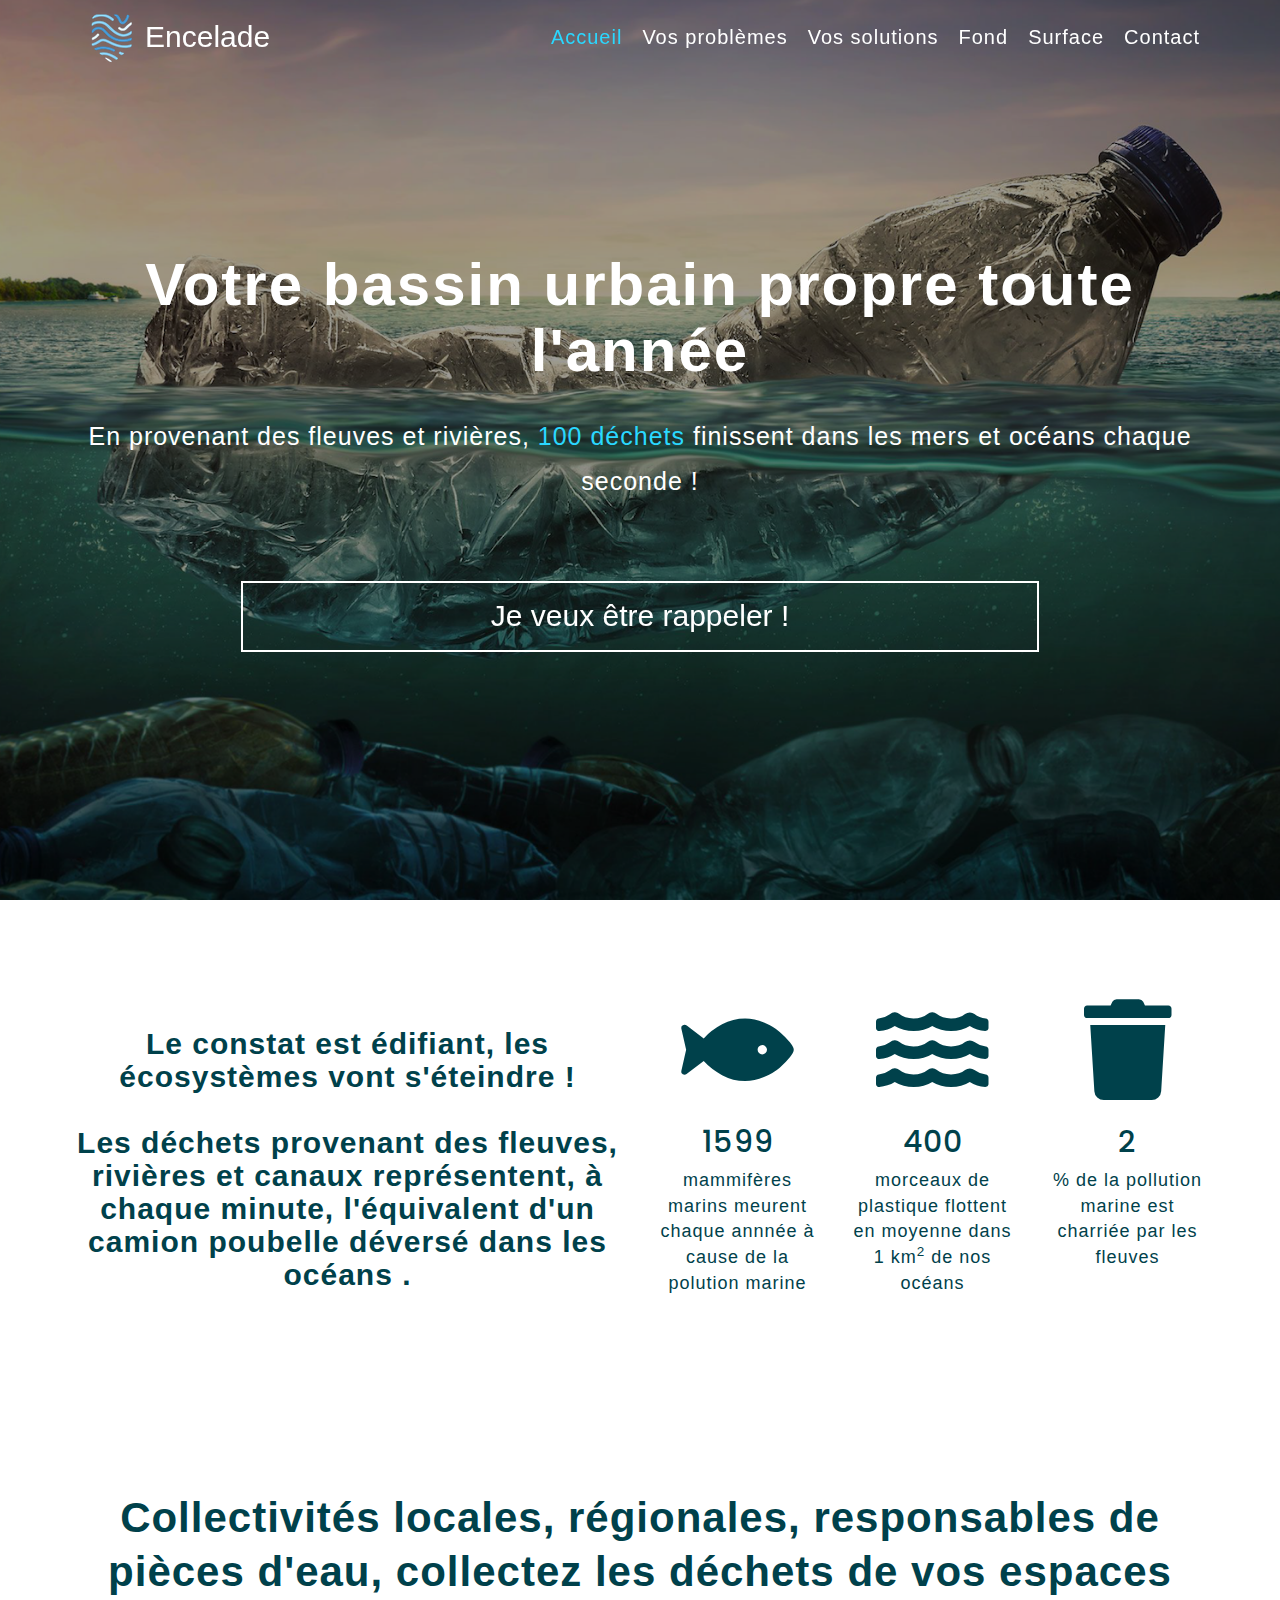
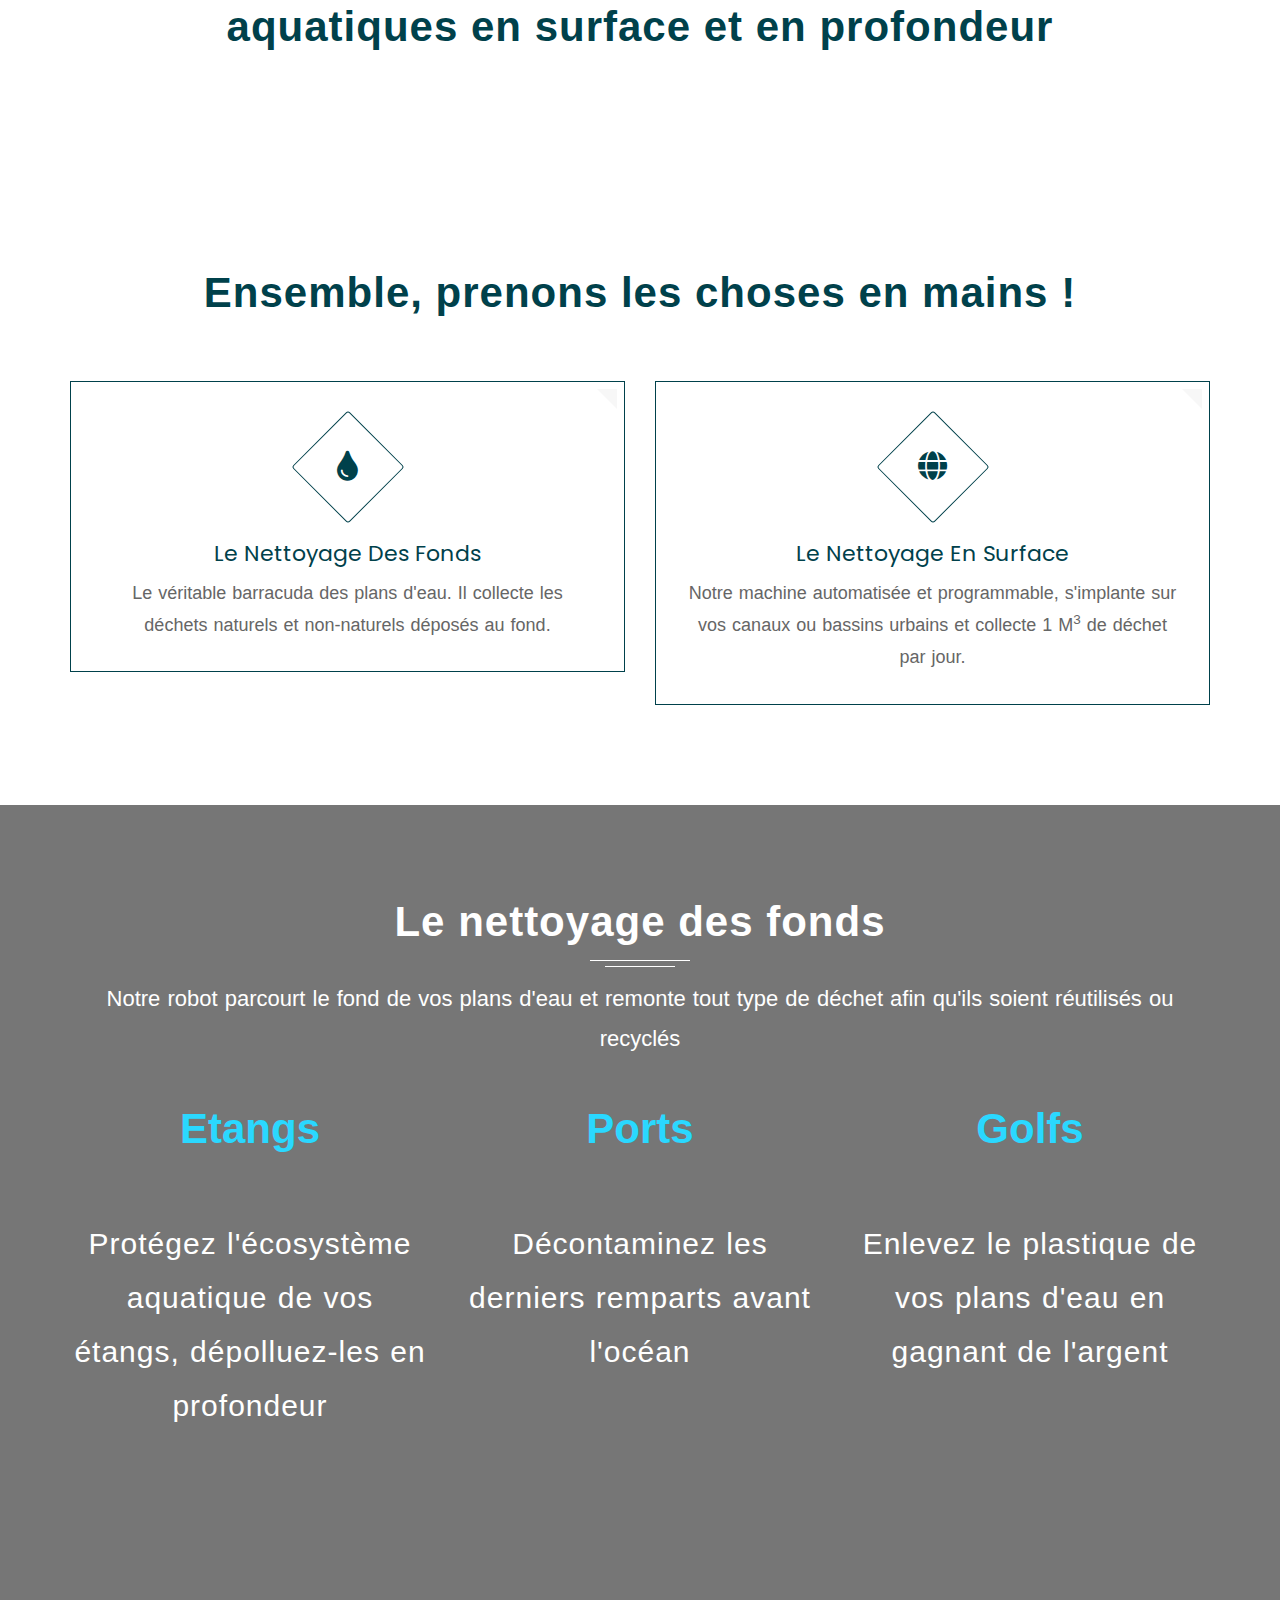
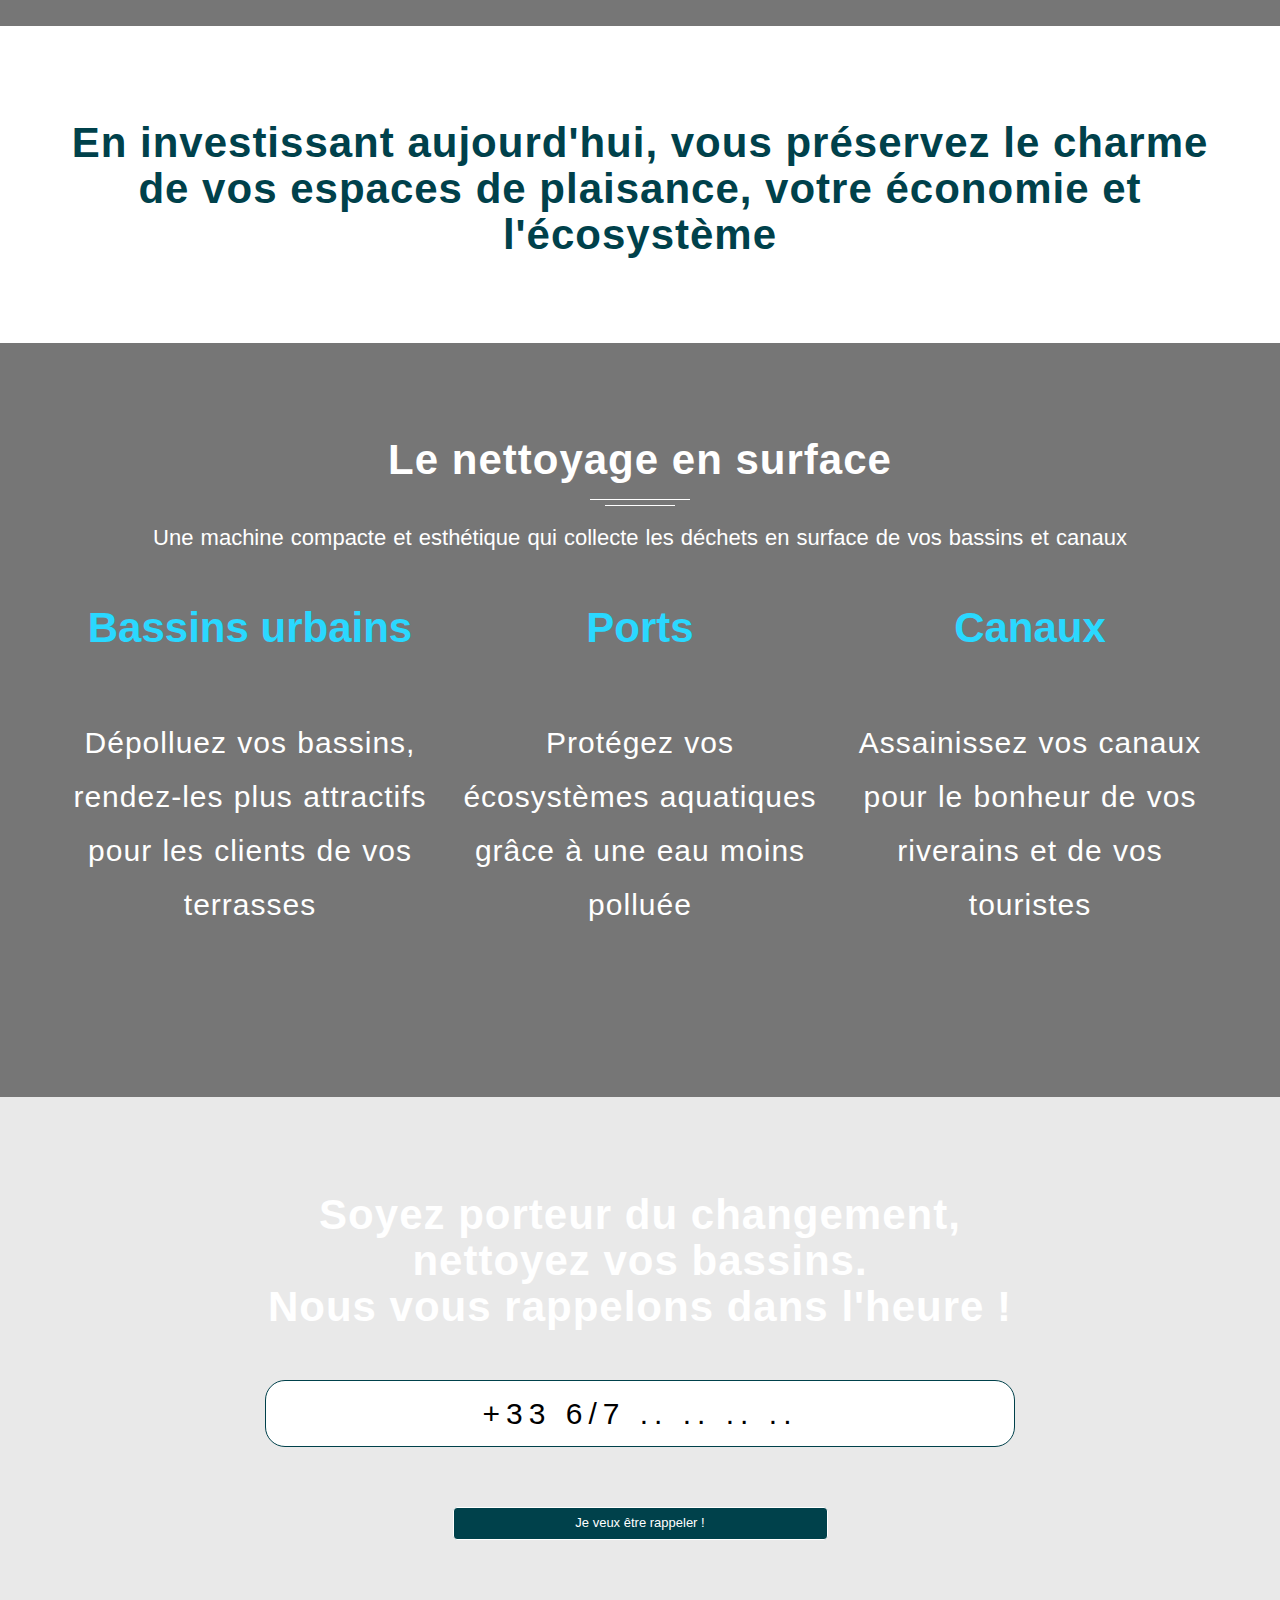
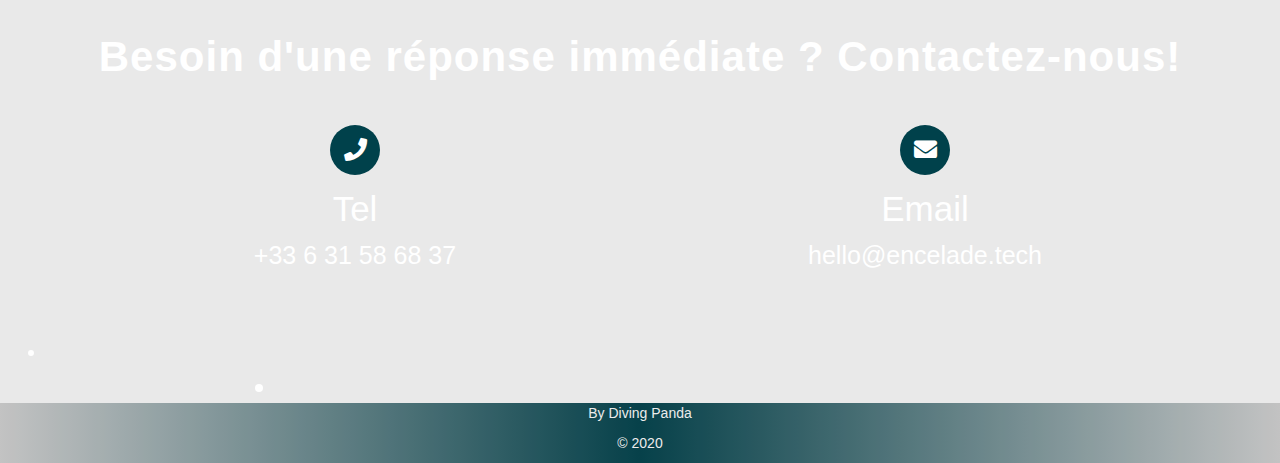
==== commit 6a22eb40: "tawt.to" ====
--- a/index.html
+++ b/index.html
@@ -17,6 +17,19 @@
 
             gtag('config', 'UA-156173863-1');
         </script>
+        <!--Start of Tawk.to Script-->
+        <script type="text/javascript">
+            var Tawk_API=Tawk_API||{}, Tawk_LoadStart=new Date();
+            (function(){
+                var s1=document.createElement("script"),s0=document.getElementsByTagName("script")[0];
+                s1.async=true;
+                s1.src='https://embed.tawk.to/5e2733d8daaca76c6fcf2a57/default';
+                s1.charset='UTF-8';
+                s1.setAttribute('crossorigin','*');
+                s0.parentNode.insertBefore(s1,s0);
+            })();
+        </script>
+        <!--End of Tawk.to Script-->
         <!-- ========== PAGE TITLE ========== -->
         <title>Encelade Corp</title>
         <!-- ========== META TAGS ========== -->
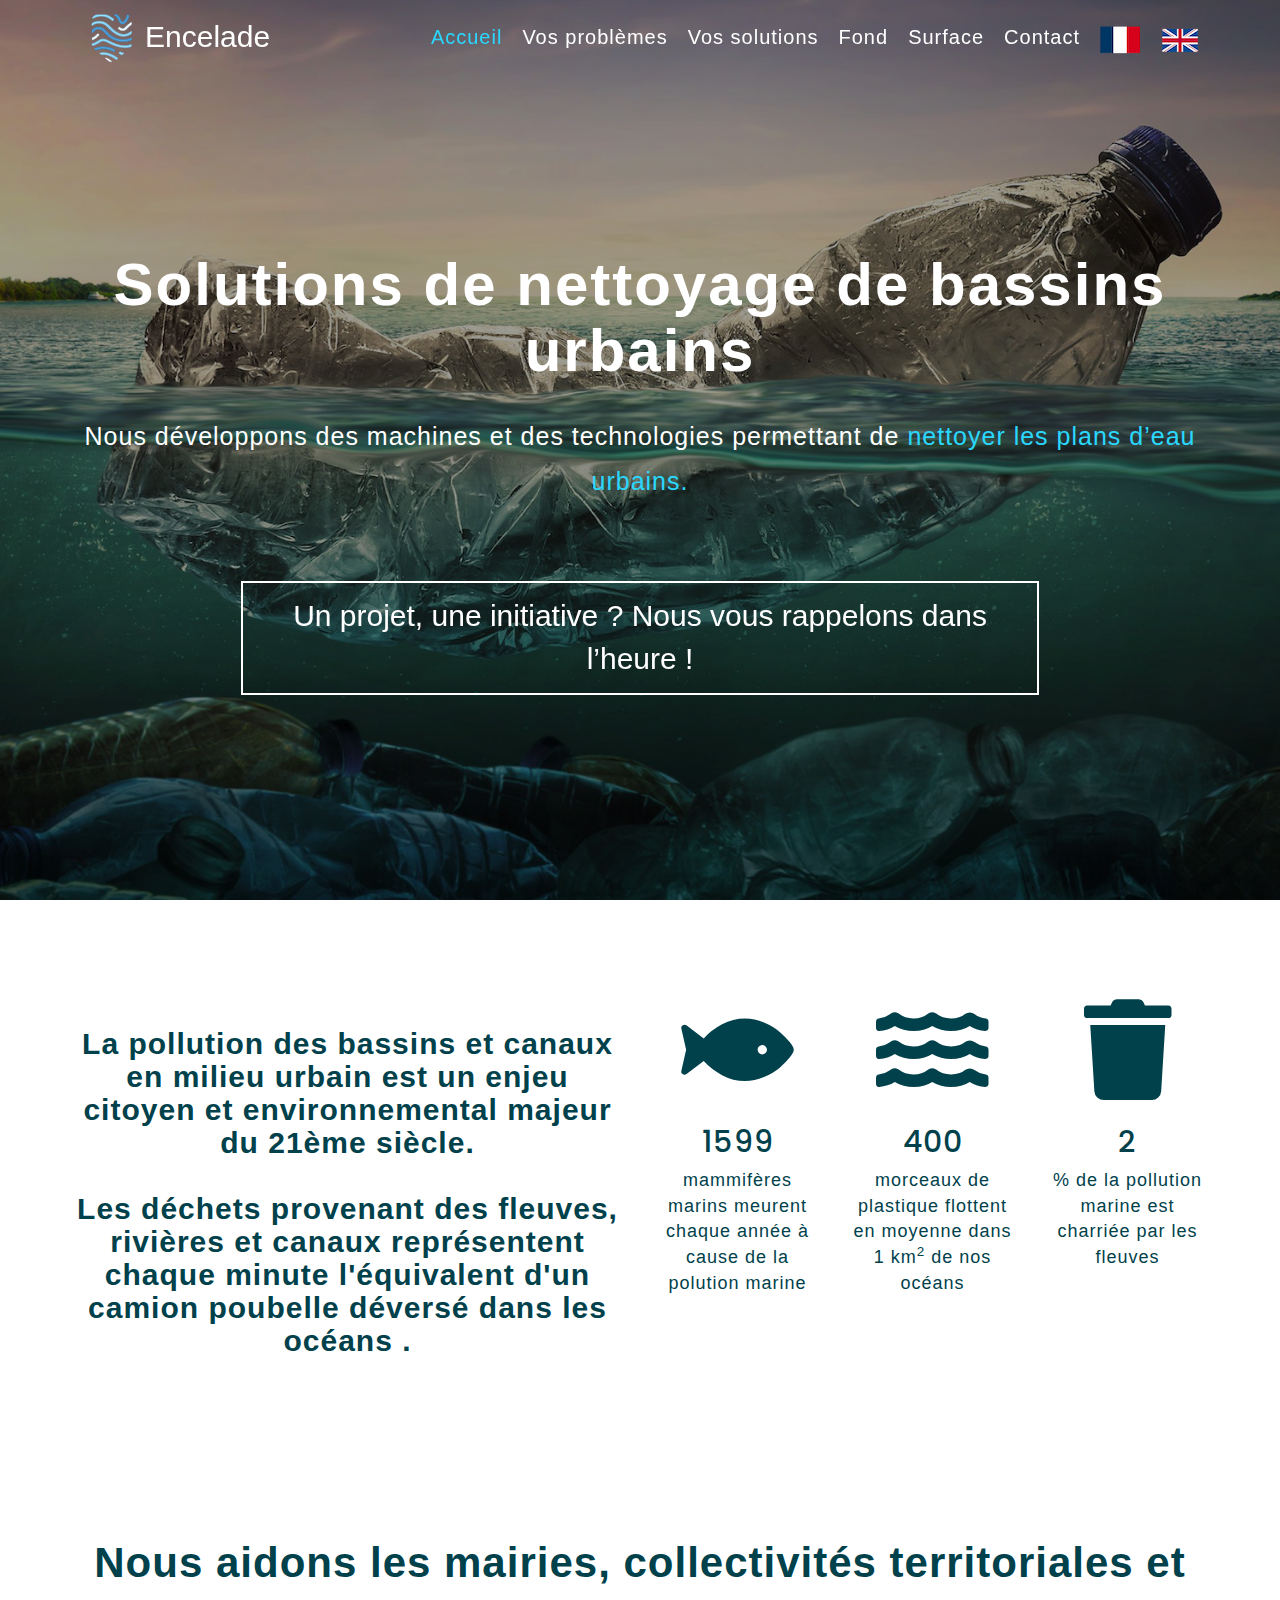
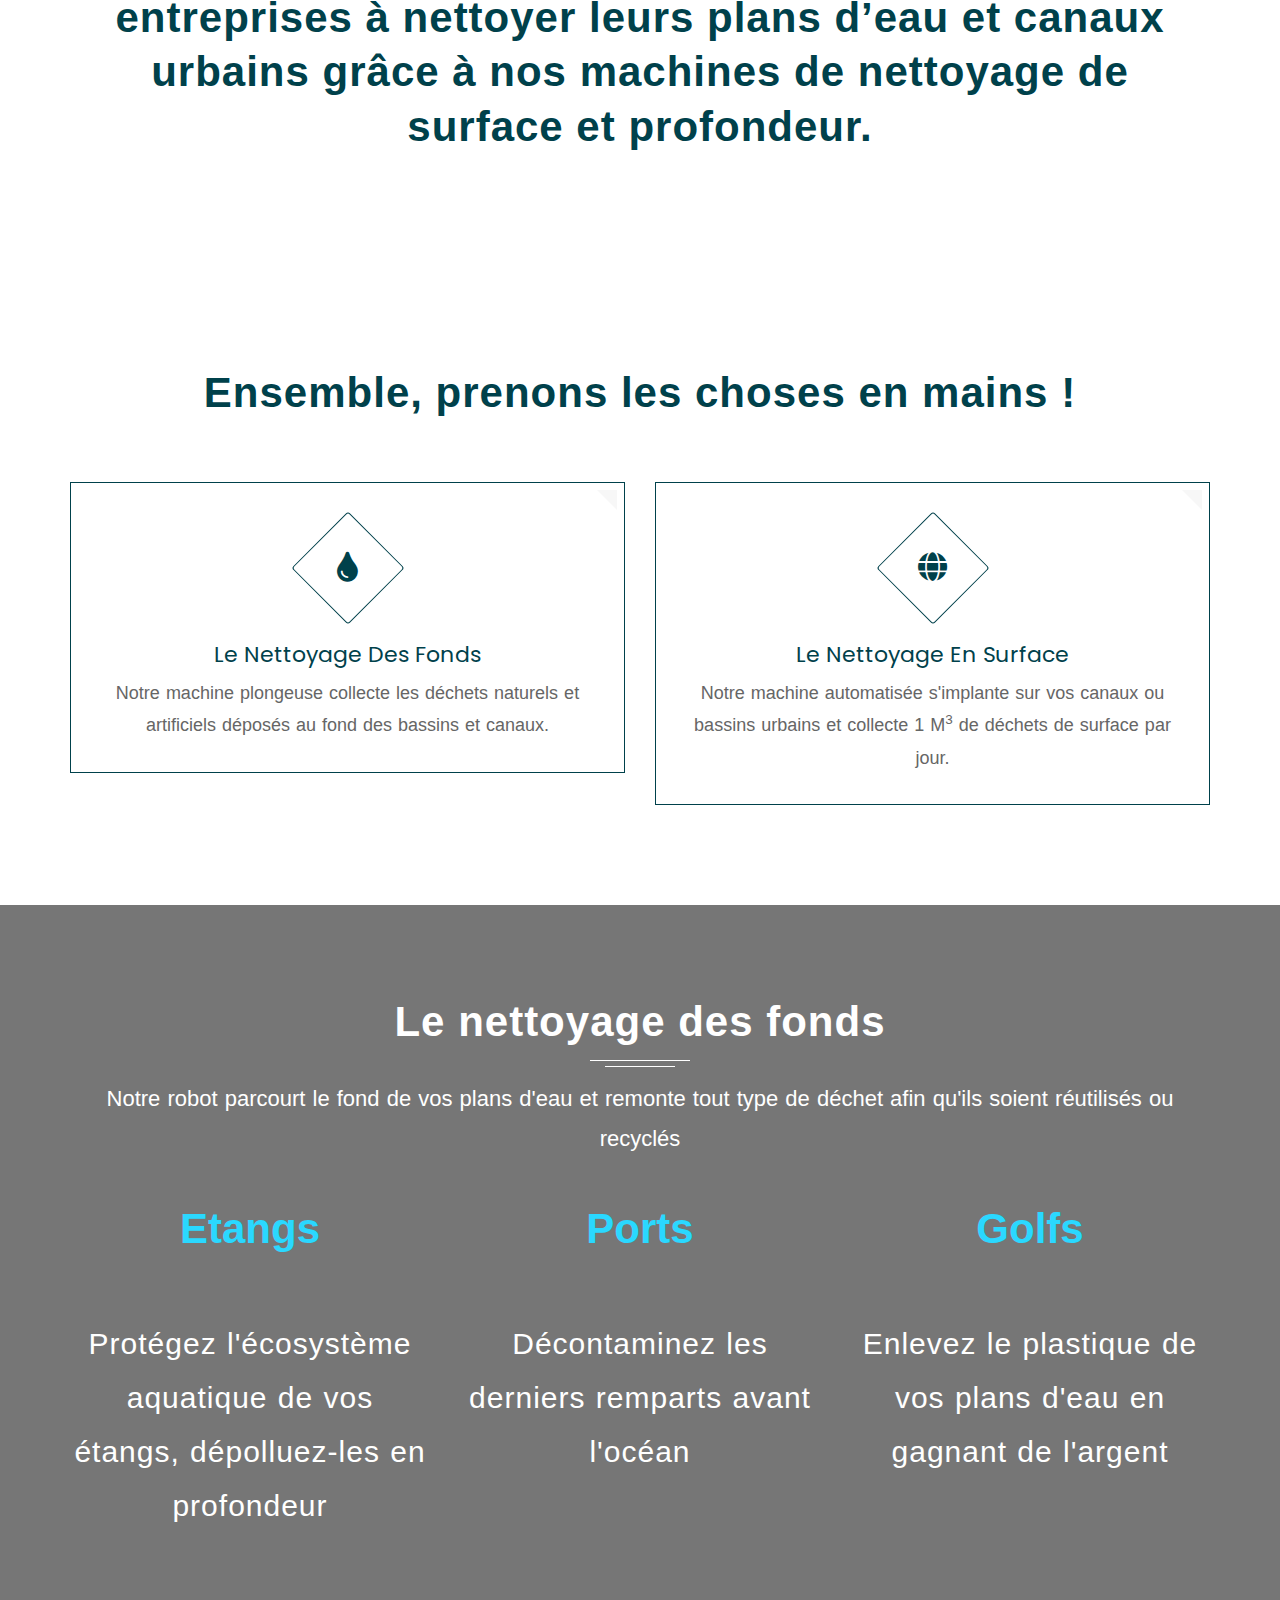
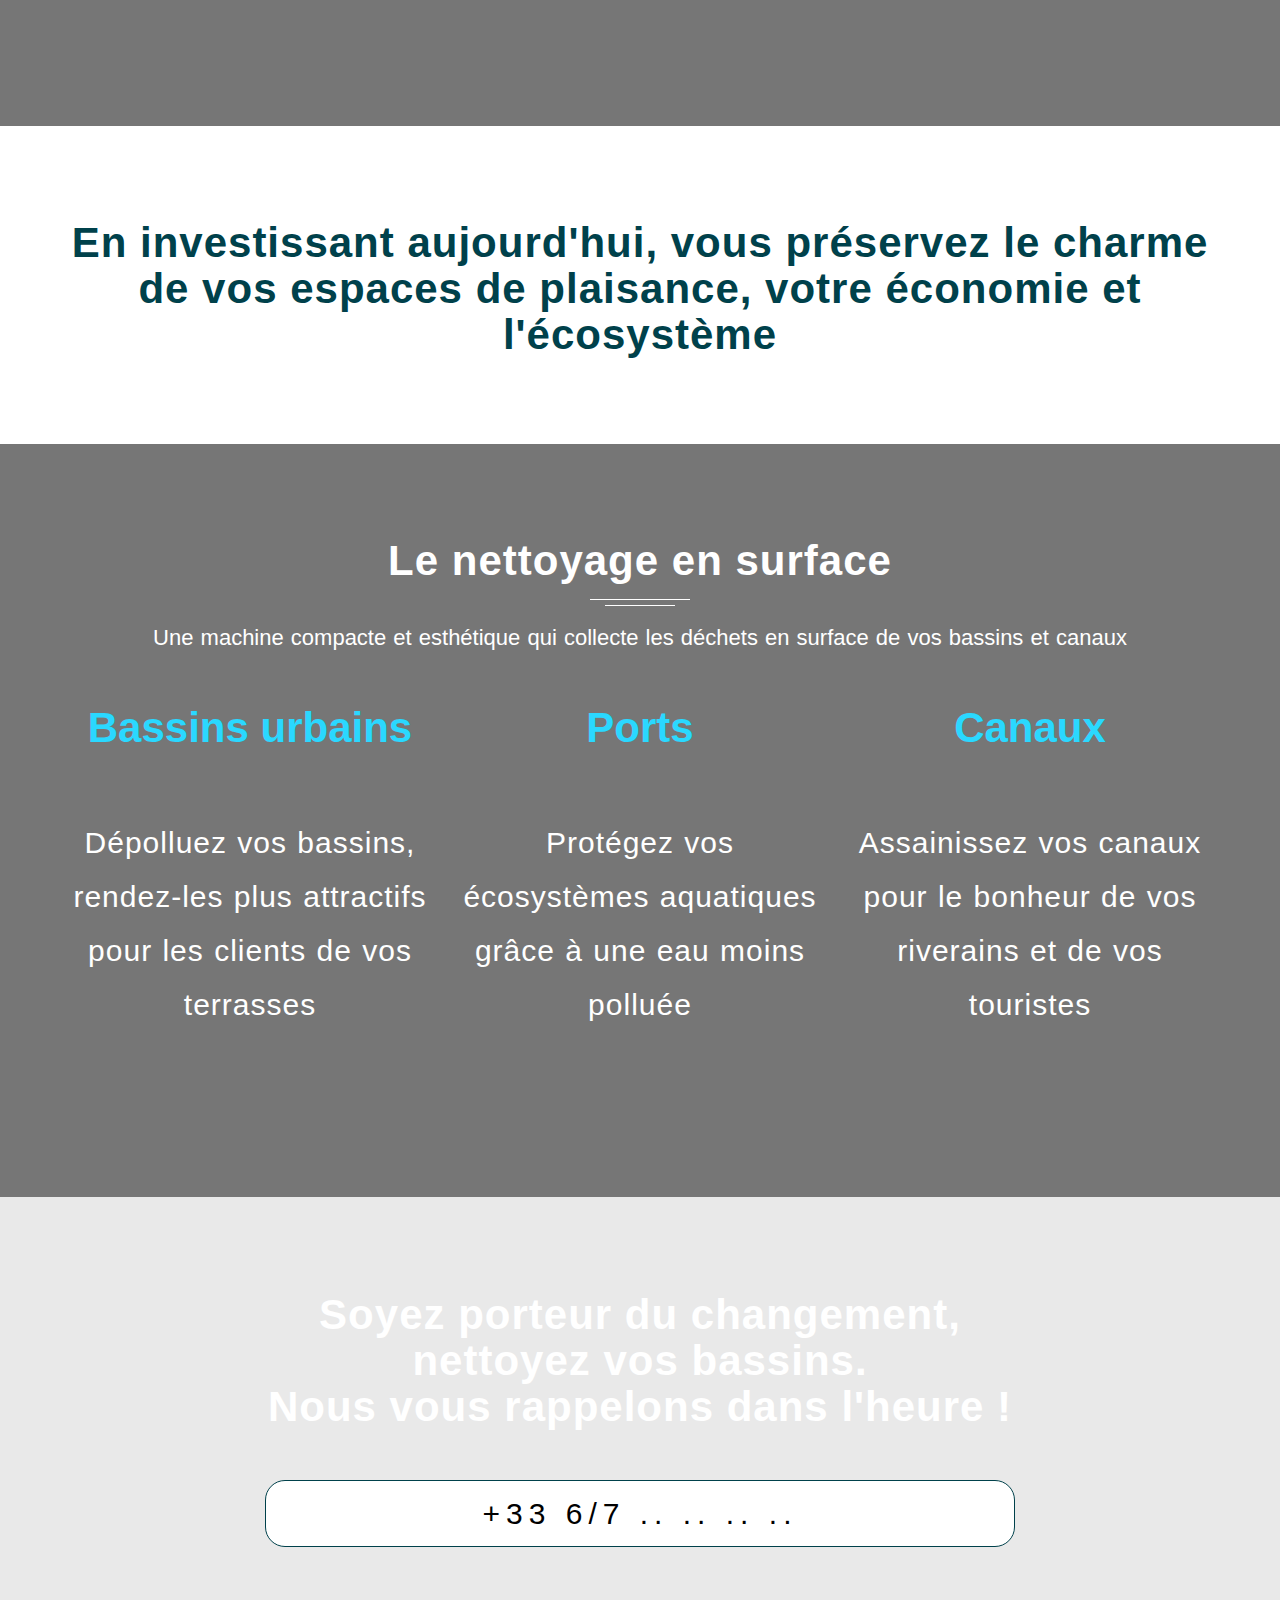
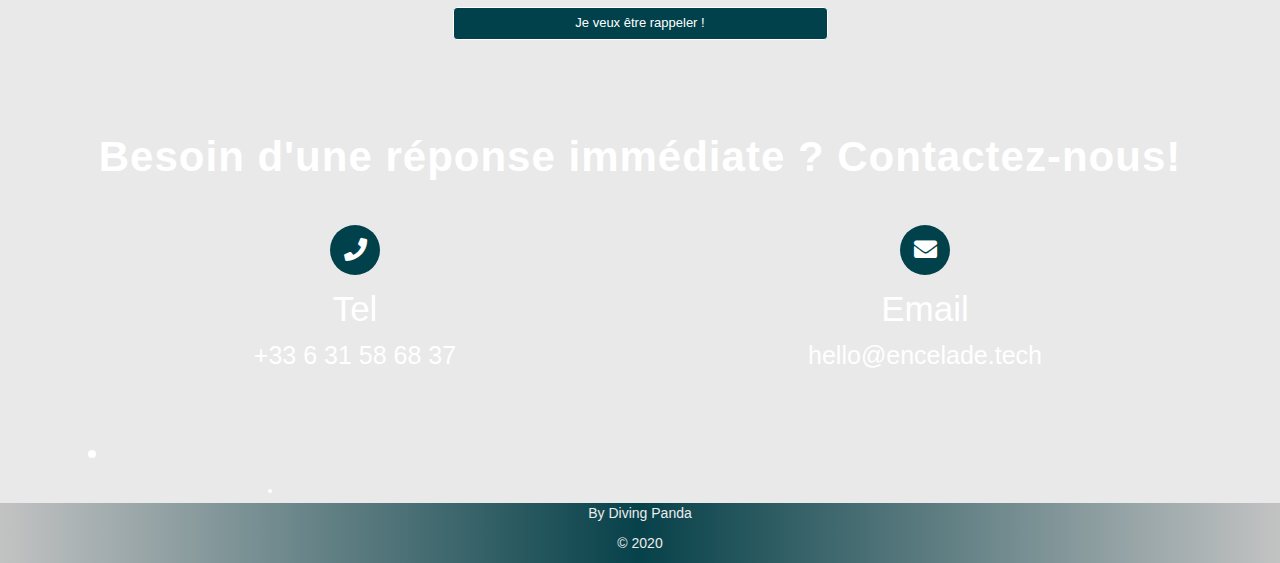
==== commit 28a84791: "english setup" ====
--- a/index.html
+++ b/index.html
@@ -109,12 +109,12 @@
                                         <li>
                                             <a id="menu contact onepage" href="#contact">Contact</a>
                                         </li>
-                                        <!--<li>
+                                        <li>
                                             <a href="#home"><img src="img/flag-french.png" alt=""></a>
                                         </li>
                                         <li>
-                                            <a href="home-english.html"><img src="img/flag-english.png" alt=""></a>
-                                        </li>-->
+                                            <a id="menu english onepage" href="index-english.html"><img src="img/flag-english.png" alt=""></a>
+                                        </li>
                                     </ul><!-- end nav -->
                                 </div><!-- end collapse navbar-collapse -->
                             </div><!-- end col-md-8 -->
@@ -132,14 +132,15 @@
                             <div class="row home-row">
                                 <div class="col-lg-12 col-md-12 col-sm-12">
                                     <div class="hometext text-center">
-                                        <h3>Votre bassin urbain propre toute l'année</h3>
-
-                                        <p>En provenant des fleuves et rivières, <span>100 déchets</span> finissent dans les mers et océans chaque seconde !</p>
+                                        <h3>Solutions de nettoyage de bassins urbains</h3>
+
+                                        <p>Nous développons des machines et des technologies permettant de <span>nettoyer les plans d’eau urbains.</span> </p>
+                                        <!--<p>En provenant des fleuves et rivières, <span>100 déchets</span> finissent dans les mers et océans chaque seconde !</p>-->
                                         <!--<a href="#contact.html" class="hvr-bounce-to-right">Know more</a>-->
                                     </div><!-- end bubbles  -->
                                 </div><!-- end col-md-8 -->
                             </div><!-- end row  -->
-                            <a id="header action onepage" href="#contact" class="hvr-bounce-to-right leftbutt ">Je veux être rappeler !</a>
+                            <a id="header action onepage" href="#contact" class="hvr-bounce-to-right leftbutt ">Un projet, une initiative ? Nous vous rappelons dans l’heure !</a>
                         </div><!-- end container -->
                     </div><!-- end table-cell -->
                 </div><!-- end home-content-main  -->
@@ -191,14 +192,17 @@
                                     <div class="col-lg-6 col-md-6 col-sm-12">
                                         <div class="main-title text-left extramar">
                                             <!--<img src="img/logo3.png" alt="">-->
-                                            <h4>Le constat est édifiant, les écosystèmes vont s'éteindre ! </br></br>Les déchets provenant des fleuves, rivières et canaux représentent, à chaque minute, l'équivalent d'un camion poubelle déversé dans les océans . </h4>
+                                            <h4>La pollution des bassins et canaux en milieu urbain est un enjeu citoyen et environnemental majeur du 21ème siècle.
+                                                </br></br>
+                                                Les déchets provenant des fleuves, rivières et canaux représentent chaque minute l'équivalent d'un camion poubelle déversé dans les océans .
+                                            </h4>
                                         </div><!-- end work-title  -->
                                     </div><!-- end col-md-3  -->
                                     <div class="col-lg-2 col-md-2 col-sm-12">
                                         <div class="work-statistics text-left">
                                             <i class="fa fa-fish stat-icon" aria-hidden="true"></i>
                                             <h3 class="Count">100000 </h3>
-                                            <p>mammifères marins meurent chaque annnée à cause de la polution marine </p>
+                                            <p>mammifères marins meurent chaque année à cause de la polution marine </p>
                                         </div><!-- end work-statistics  -->
                                     </div><!-- end col-md-3  -->
                                     <div class="col-lg-2 col-md-2 col-sm-12">
@@ -227,8 +231,8 @@
 
 
                                         <!--<h3>Nos premières machines qui collectent les déchets en zone urbaine de vos bassins, canaux et ports </h3>-->
-                                        <h3> Collectivités locales, régionales, responsables de pièces d'eau,
-                                            collectez les déchets de vos espaces aquatiques en surface et en profondeur </h3>
+                                        <h3> Nous aidons les mairies, collectivités territoriales et entreprises à nettoyer leurs plans d’eau et canaux urbains grâce
+                                            à nos machines de nettoyage de surface et profondeur. </h3>
                                         <div class="underline1"></div>
                                         <div class="underline2"></div>
                                         <!--<p>Lorem ipsum dolor sit amet consectetur adipisicing elitsed eiusmod tempor enim minim veniam.</p>-->
@@ -429,7 +433,7 @@
                                         <div class="service-icon"><i class="fa fa-tint"></i></div>
                                         <h3 class="title">Le nettoyage des fonds</h3>
                                         <p class="description">
-                                            Le véritable barracuda des plans d'eau. Il collecte les déchets naturels et non-naturels déposés au fond.
+                                            Notre machine plongeuse collecte les déchets naturels et artificiels déposés au fond des bassins et canaux.
                                         </p>
                                     </div><!-- end serviceBox  -->
                                     <!--<a href="#fond" class="hvr-bounce-to-right leftbutt">En savoir plus</a>-->
@@ -449,7 +453,7 @@
                                         <div class="service-icon"><i class="fa fa-globe"></i></div>
                                         <h3 class="title">Le nettoyage en surface</h3>
                                         <p class="description">
-                                             Notre machine automatisée et programmable, s'implante sur vos canaux ou bassins urbains et collecte 1 M<sup>3</sup> de déchet par jour.
+                                            Notre machine automatisée s'implante sur vos canaux ou bassins urbains et collecte 1 M<sup>3</sup> de déchets de surface par jour.
                                         </p>
                                     </div><!-- end serviceBox  -->
                                    <!-- <a href="#surface" class="hvr-bounce-to-right leftbutt">En savoir plus</a>-->
--- a/css/style-wave.css
+++ b/css/style-wave.css
@@ -4636,7 +4636,7 @@
     color: #004151;
 }
 
-
+#bs-example-navbar-collapse-1 > ul > li:nth-child(7) > a > img,
 #bs-example-navbar-collapse-1 > ul > li:nth-child(8) > a > img,
 #bs-example-navbar-collapse-1 > ul > li:nth-child(9) > a > img{
     margin-top: -7px;
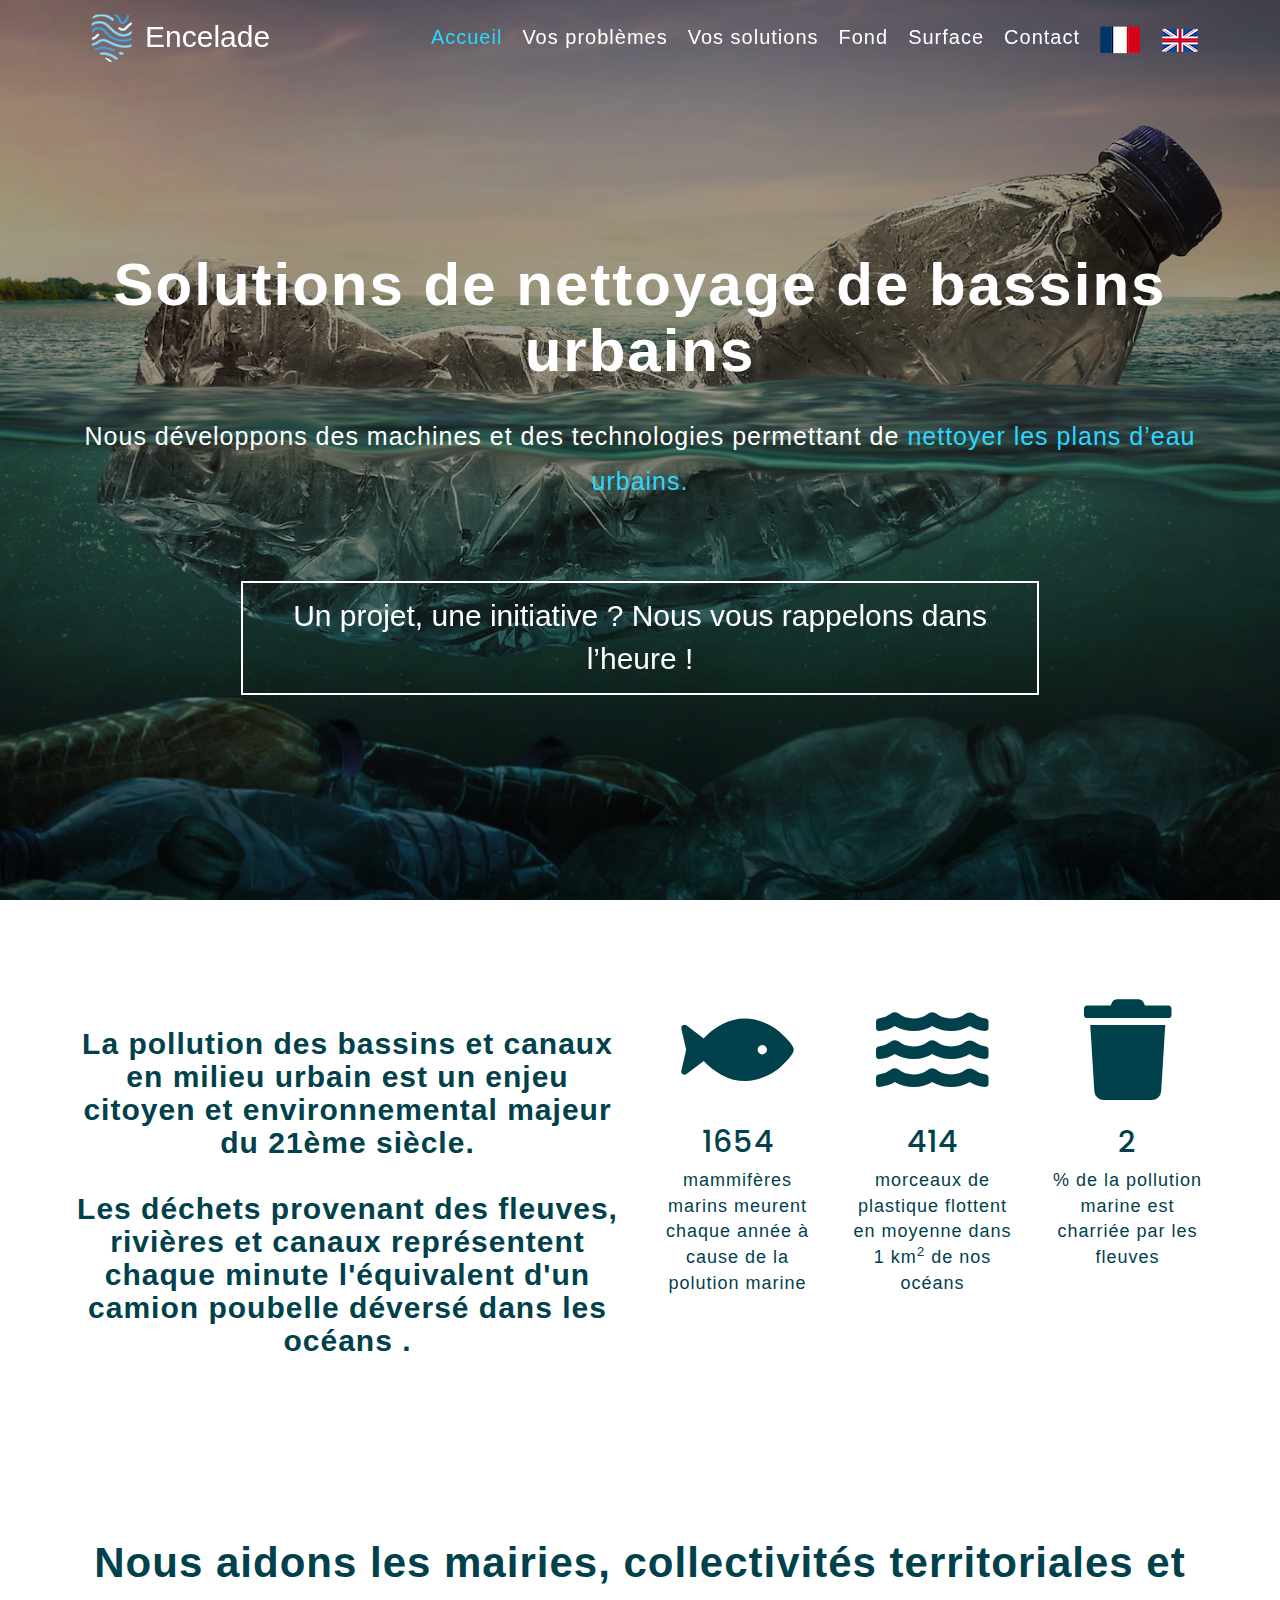
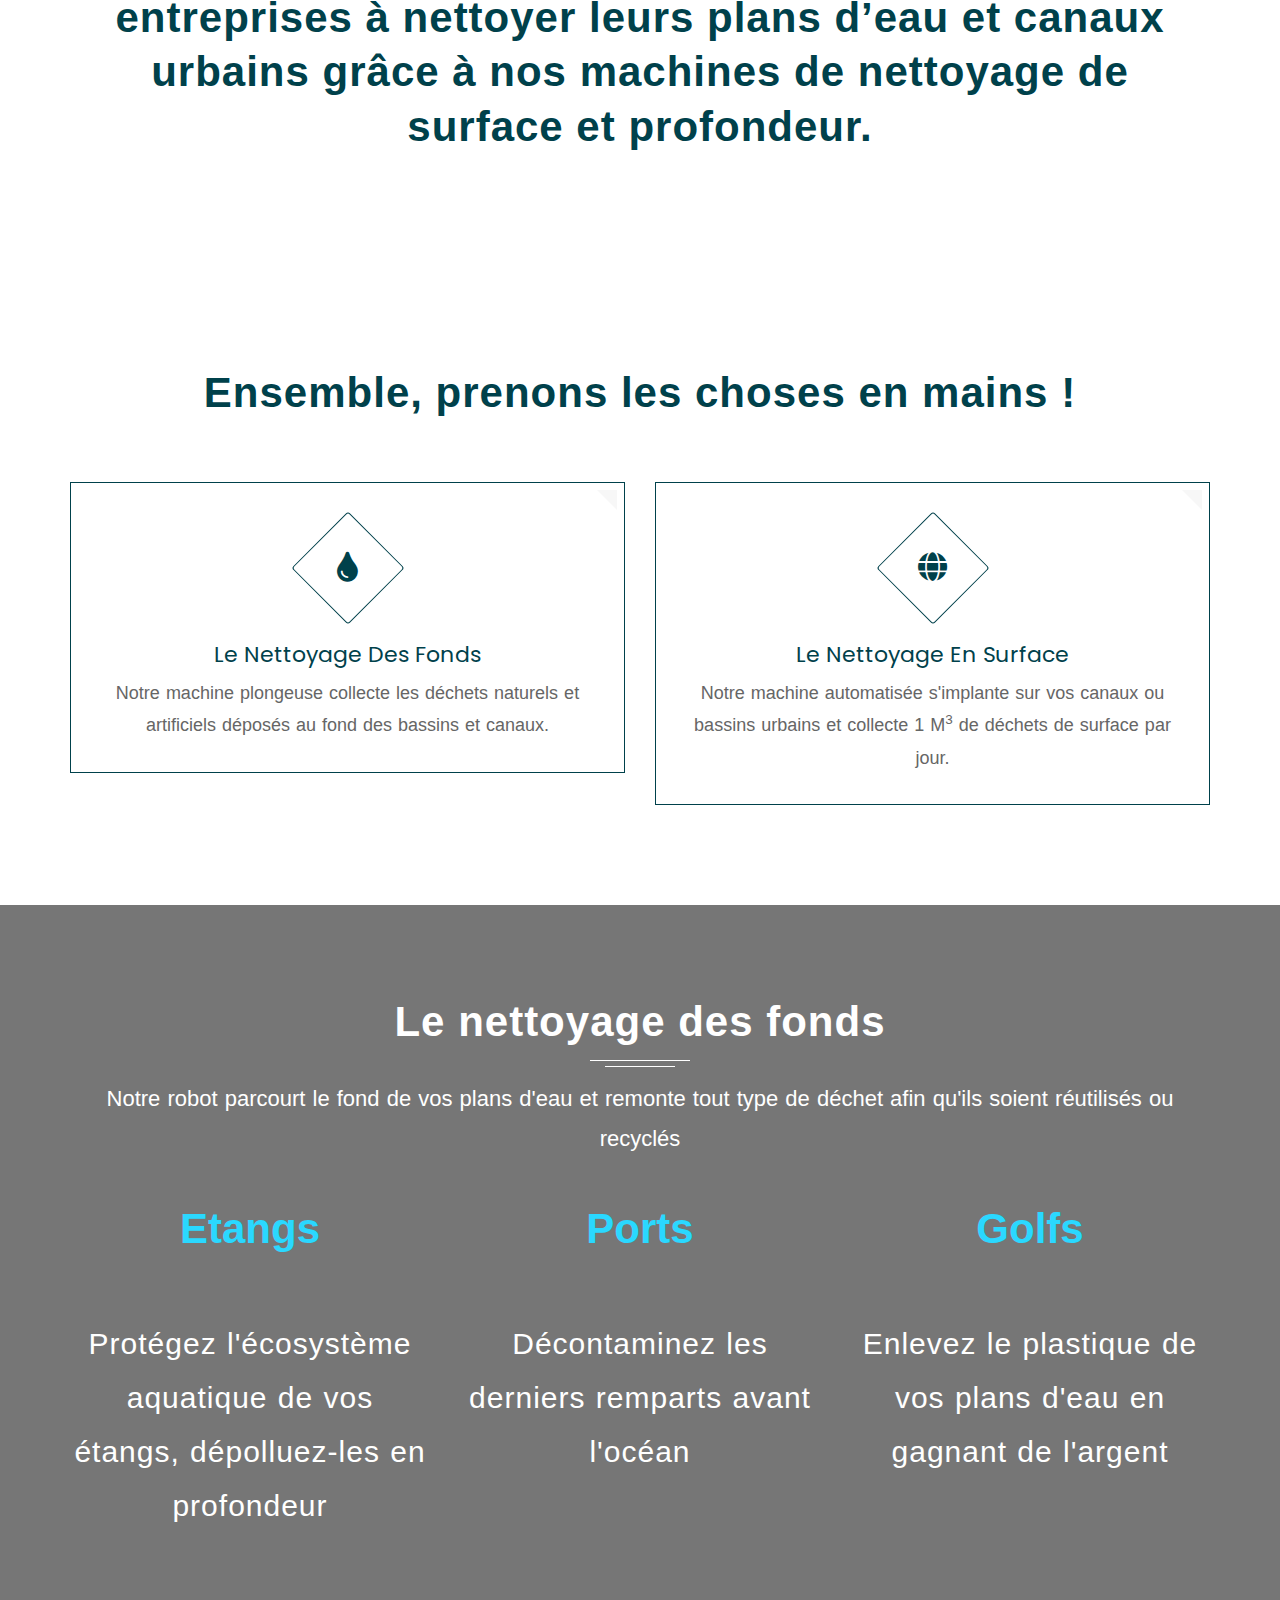
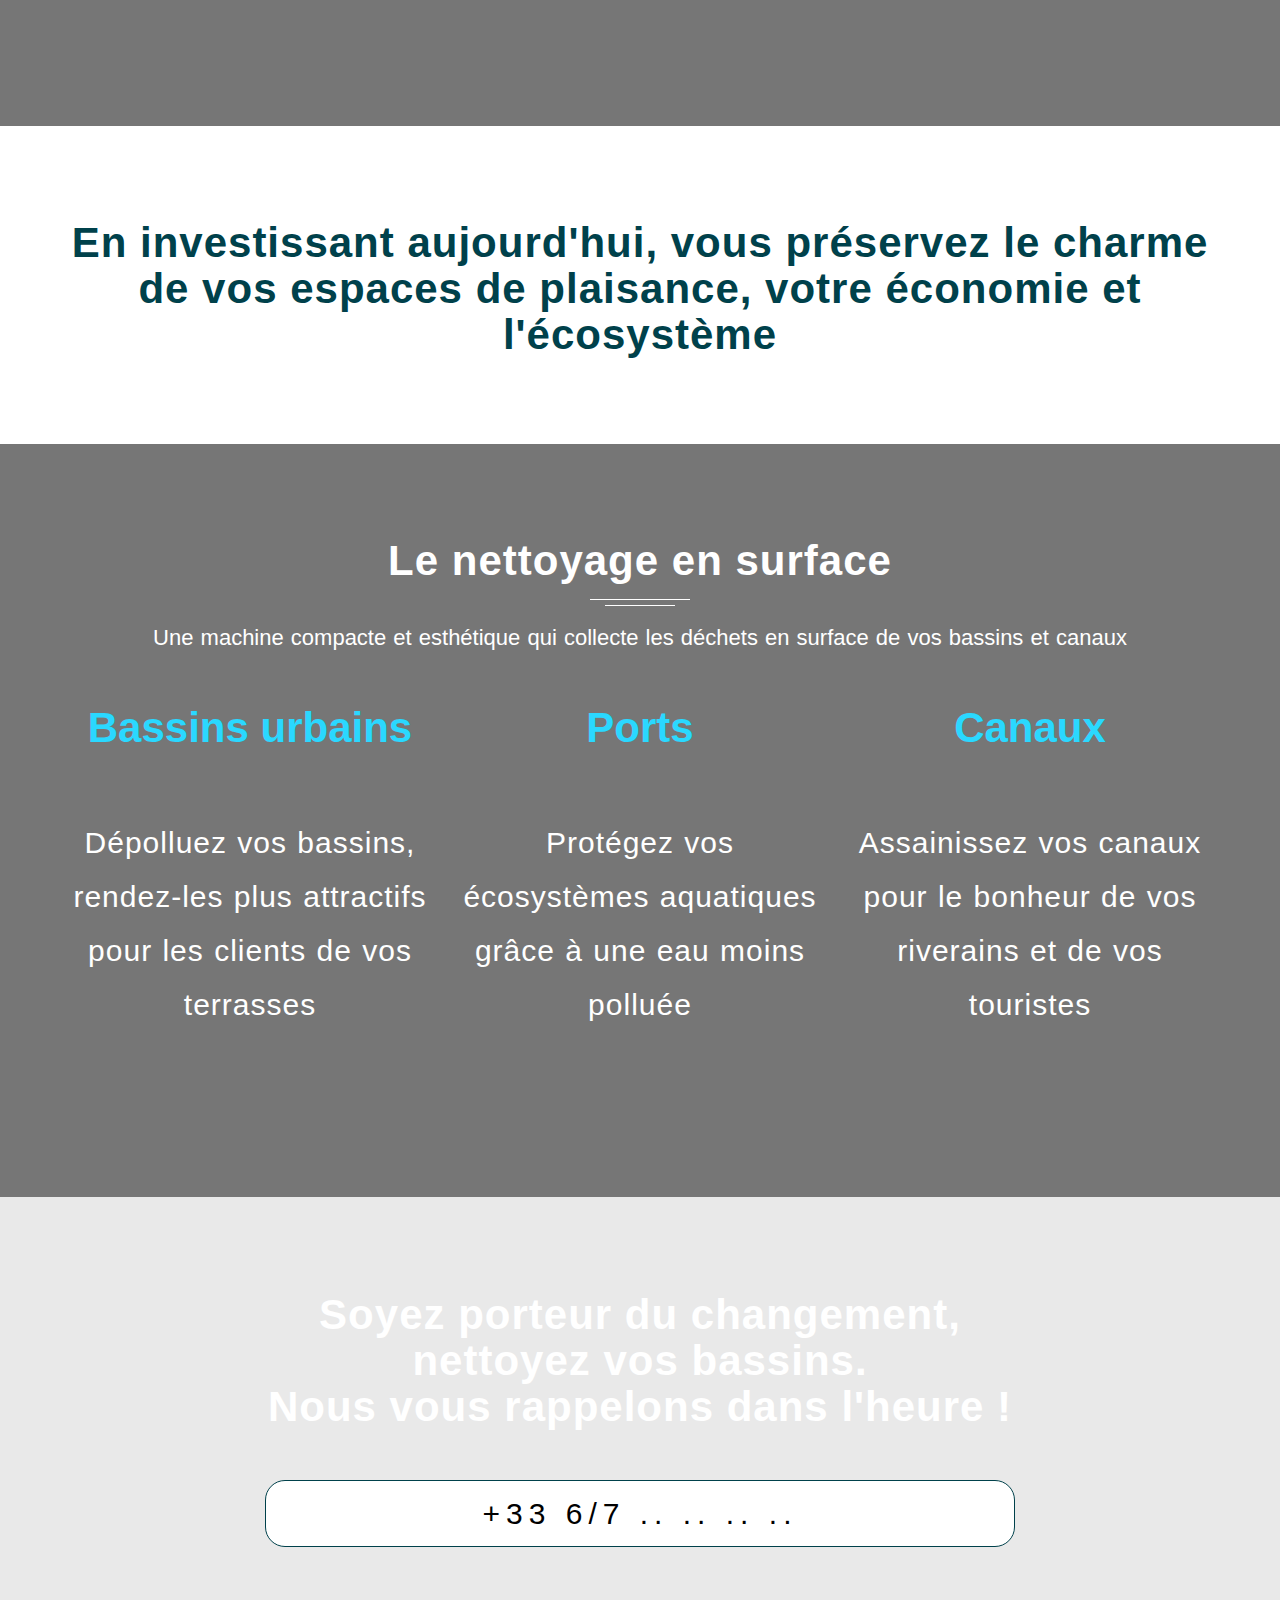
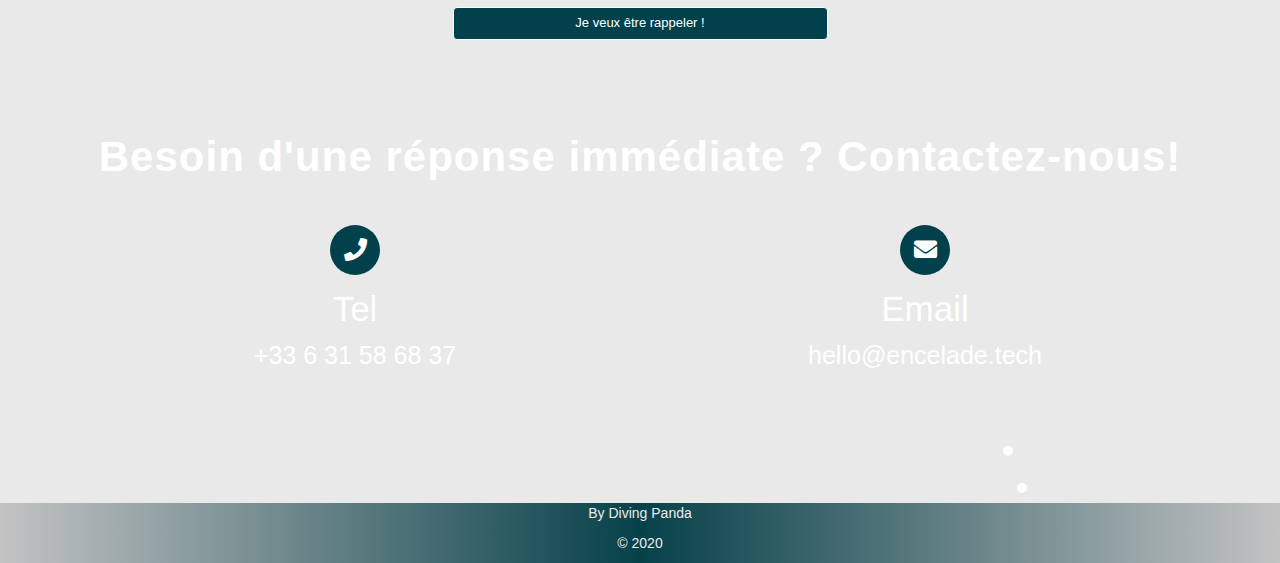
==== commit 430291c6: "refacto" ====
--- a/index.html
+++ b/index.html
@@ -113,7 +113,7 @@
                                             <a href="#home"><img src="img/flag-french.png" alt=""></a>
                                         </li>
                                         <li>
-                                            <a id="menu english onepage" href="index-english.html"><img src="img/flag-english.png" alt=""></a>
+                                            <a id="menu english onepage" href="home-english.html"><img src="img/flag-english.png" alt=""></a>
                                         </li>
                                     </ul><!-- end nav -->
                                 </div><!-- end collapse navbar-collapse -->
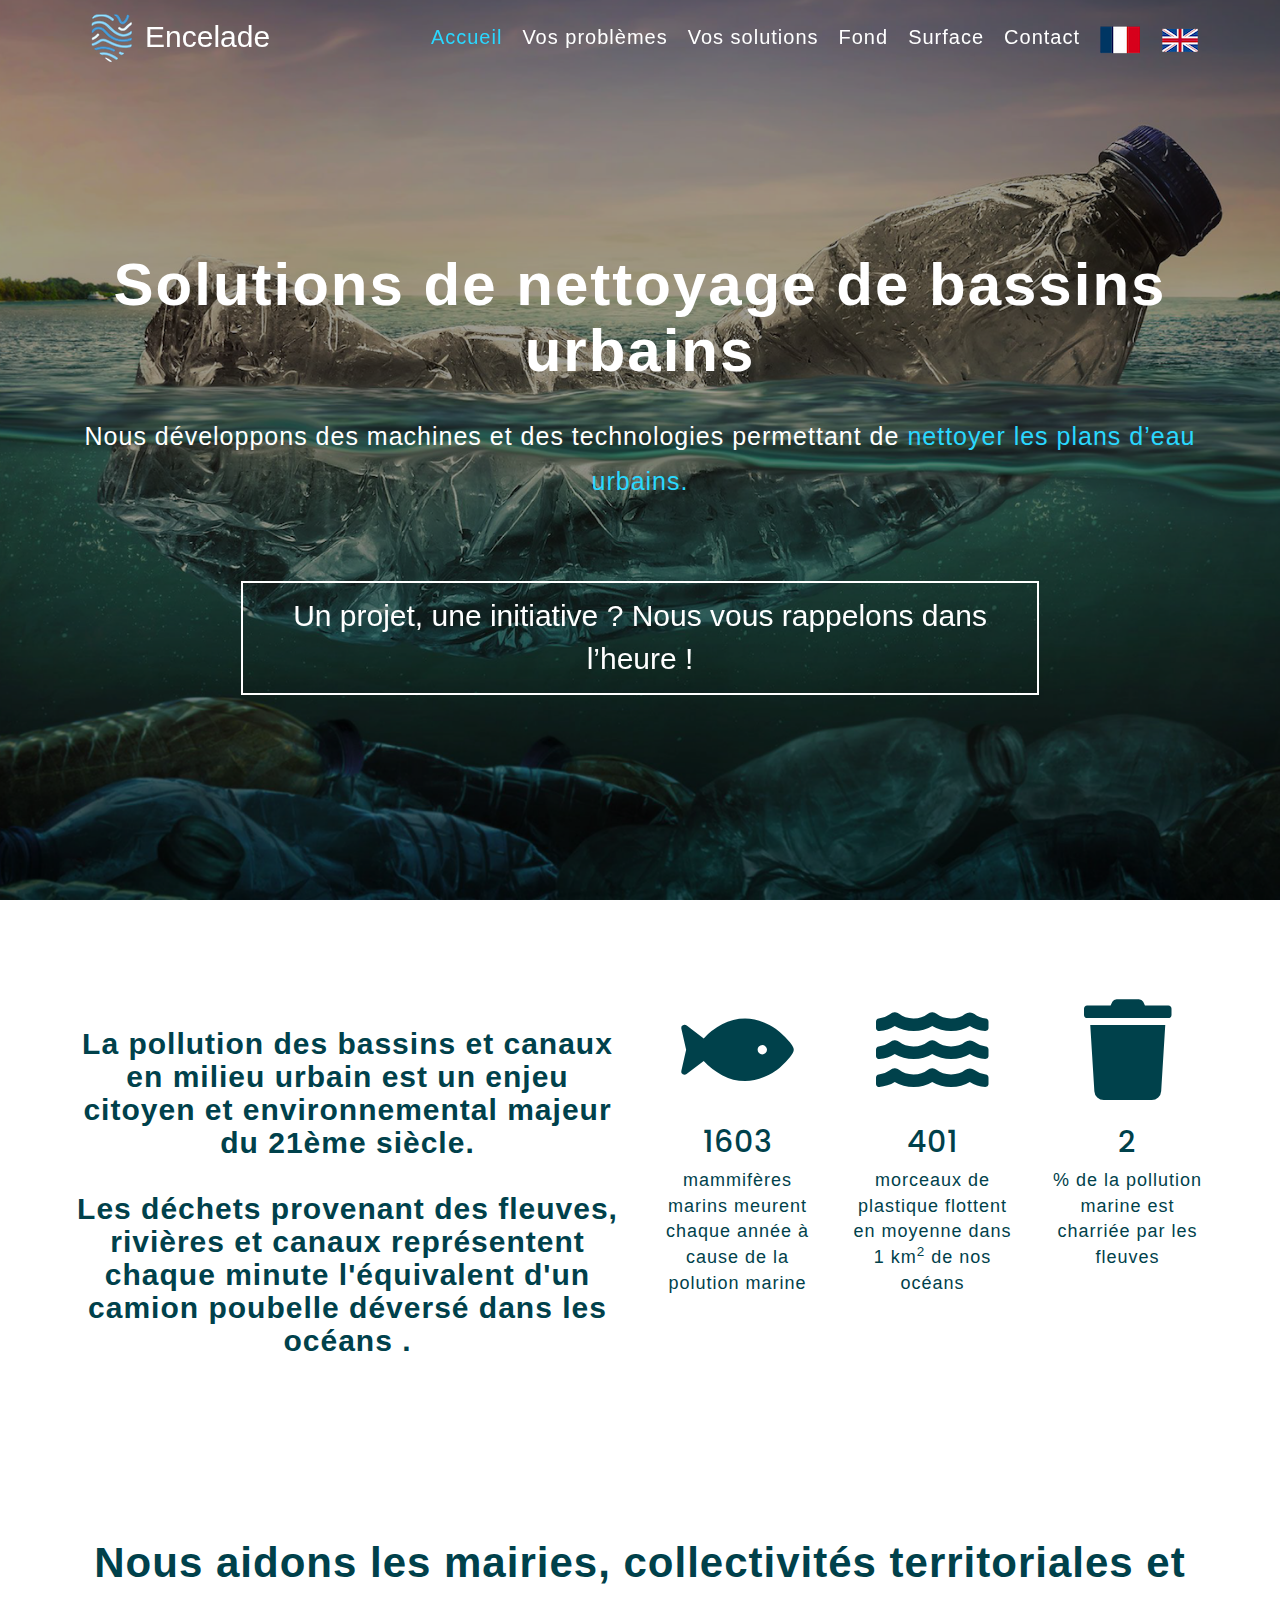
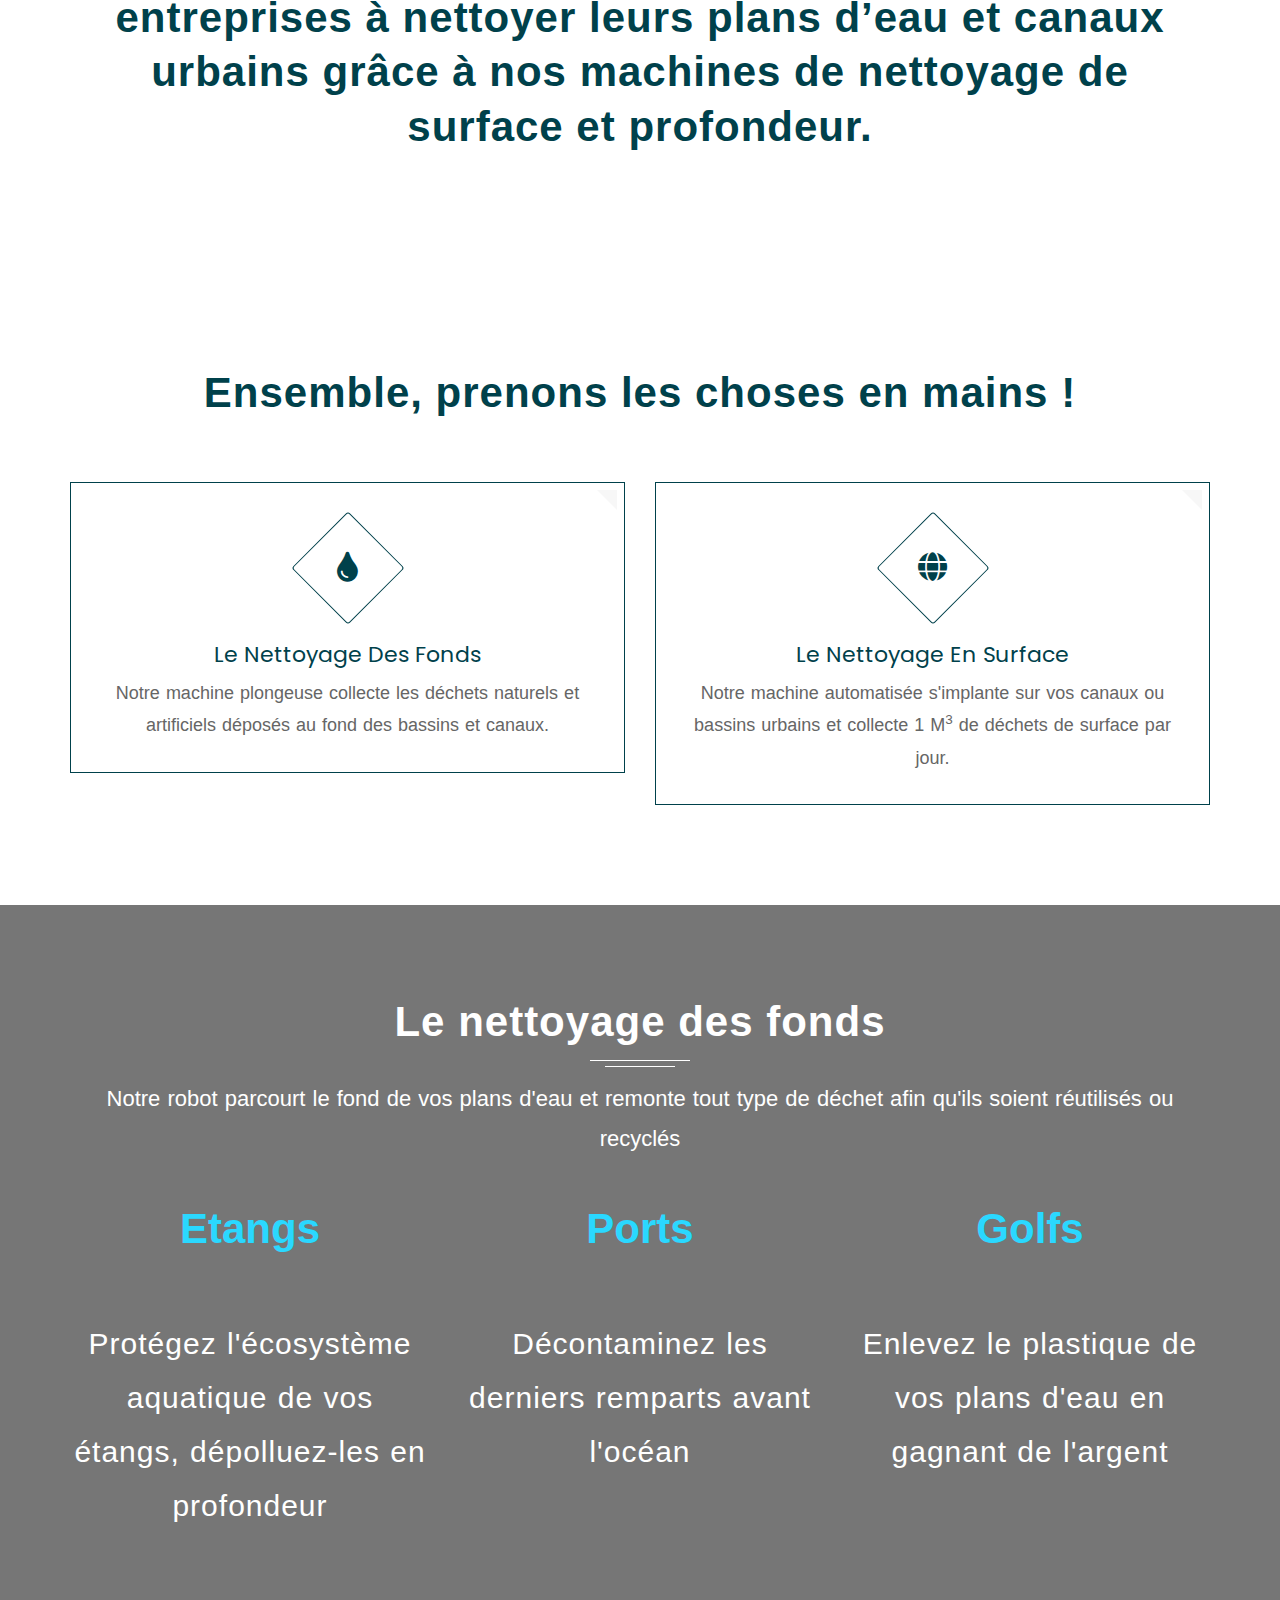
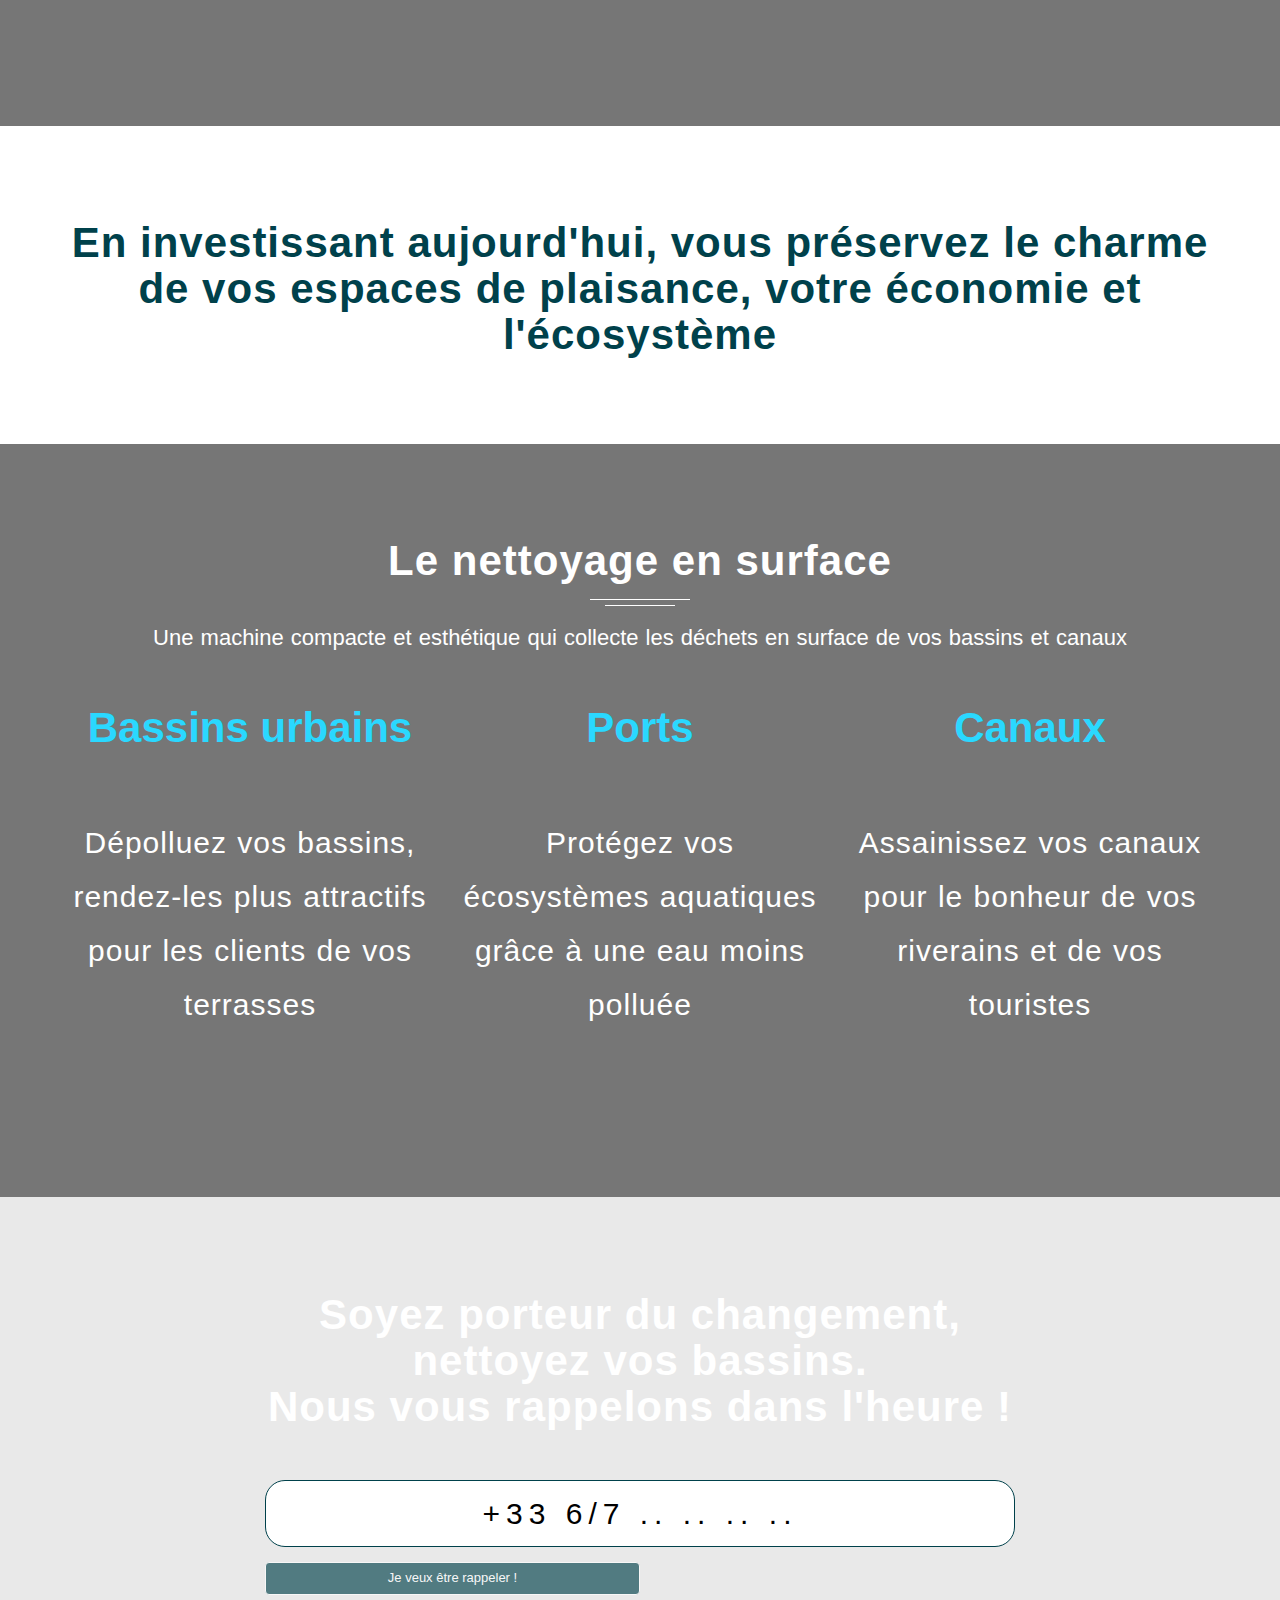
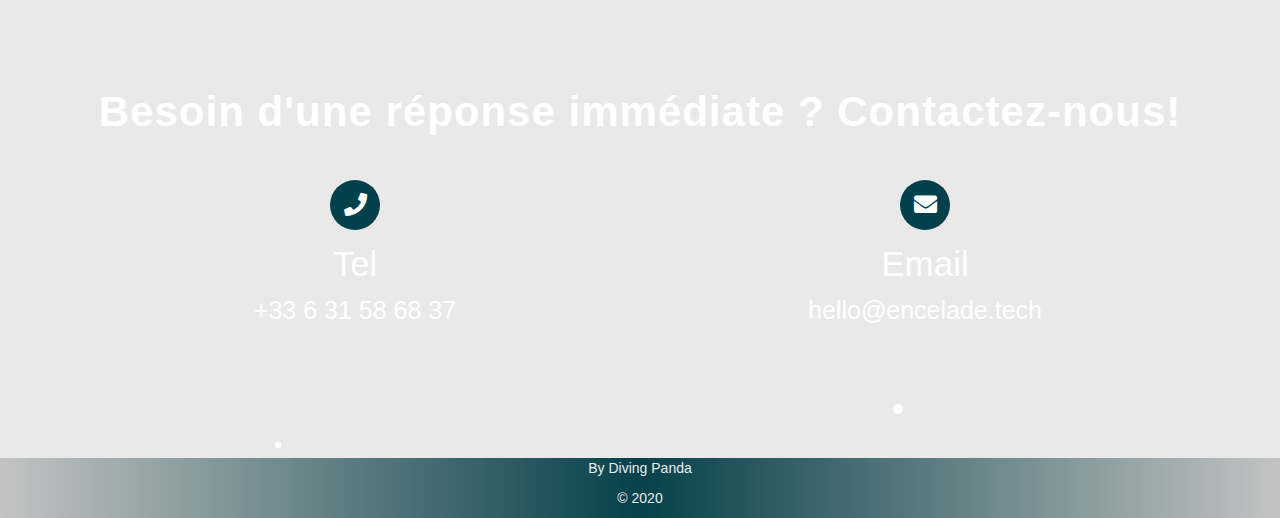
==== commit dcdcd51c: "test submit GA" ====
--- a/index.html
+++ b/index.html
@@ -910,7 +910,7 @@
                                                     </div><!-- end controls -->
                                                 </div><!-- end form-group -->
 
-                                                <button type="submit" id="submit" class="btn btn-success text-center submit-onepage" style="font-size: 13px">Je veux être rappeler !</button>
+                                                <button type="submit" id="submit submit-onepage" class="btn btn-success text-center " style="font-size: 13px">Je veux être rappeler !</button>
                                                 <div id="msgSubmit" class="h3 text-center hidden"></div>
                                                 <div class="clearfix"></div>
                                             </form>
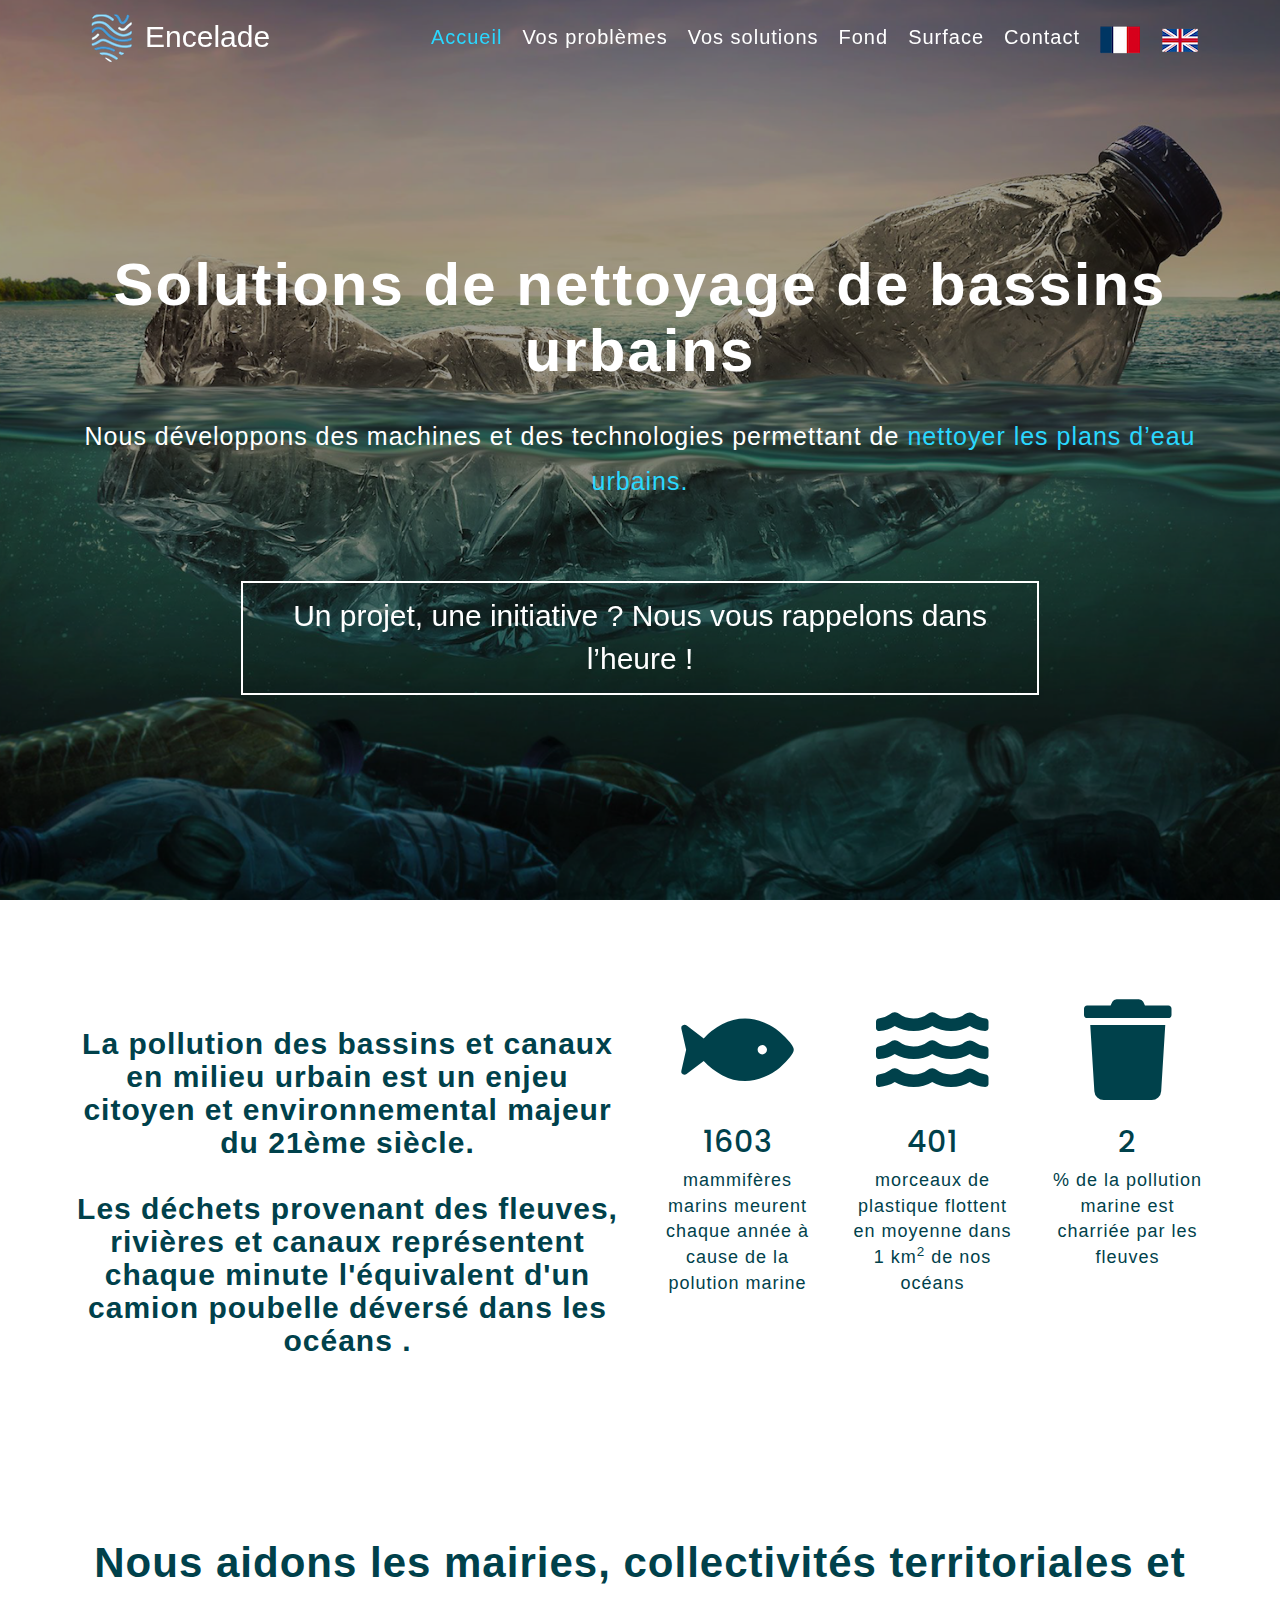
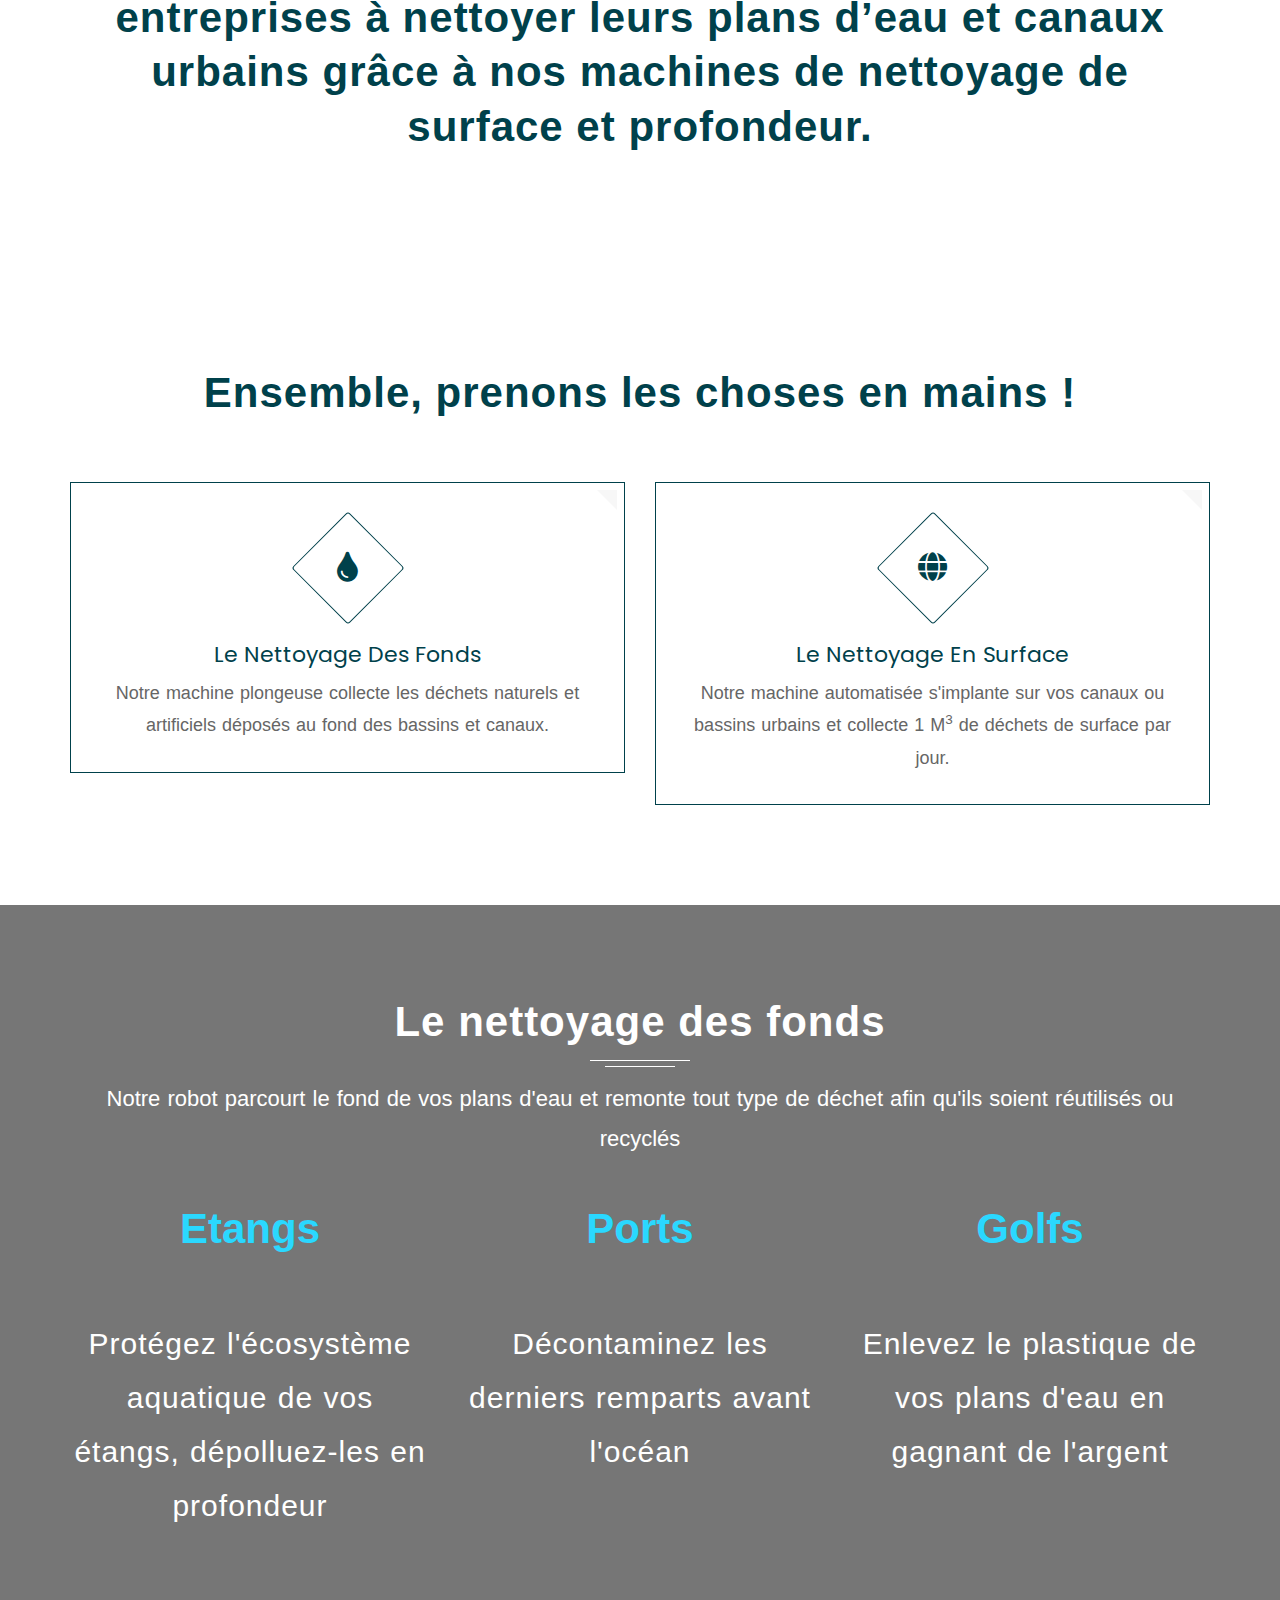
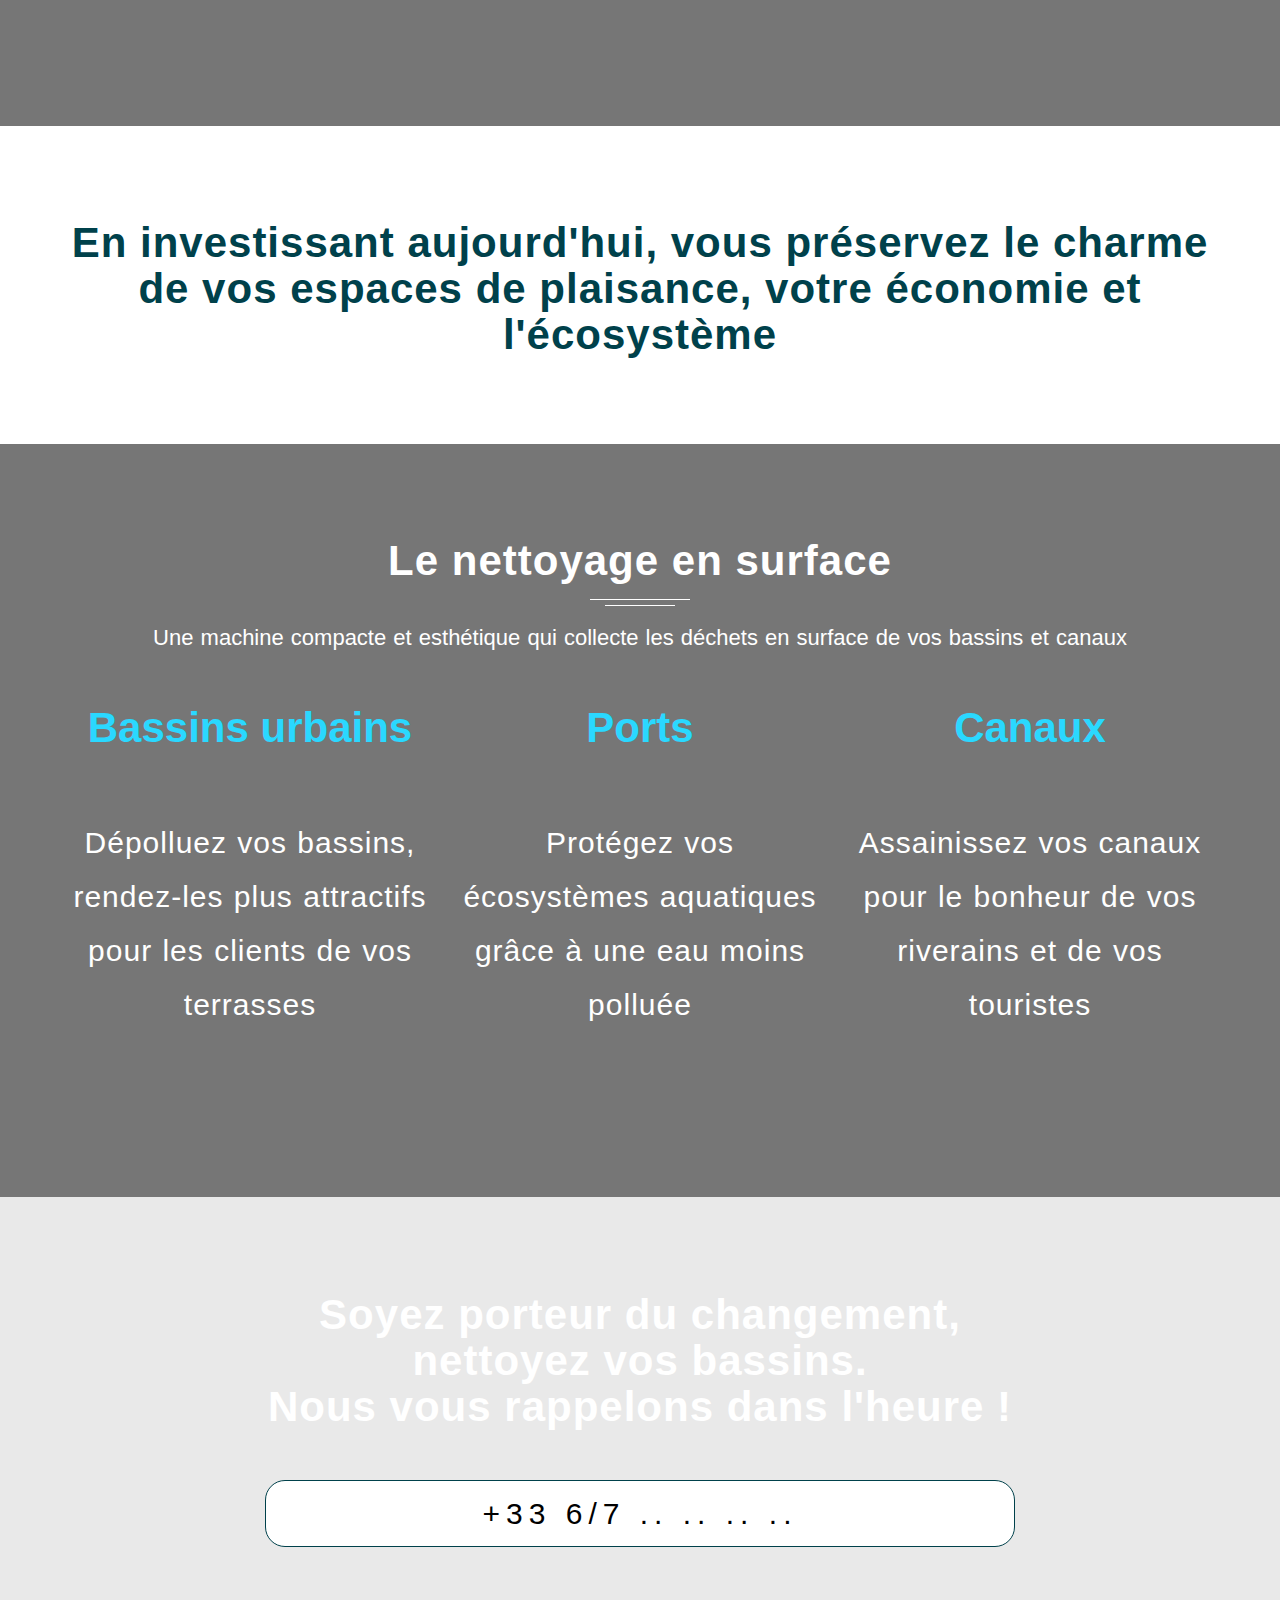
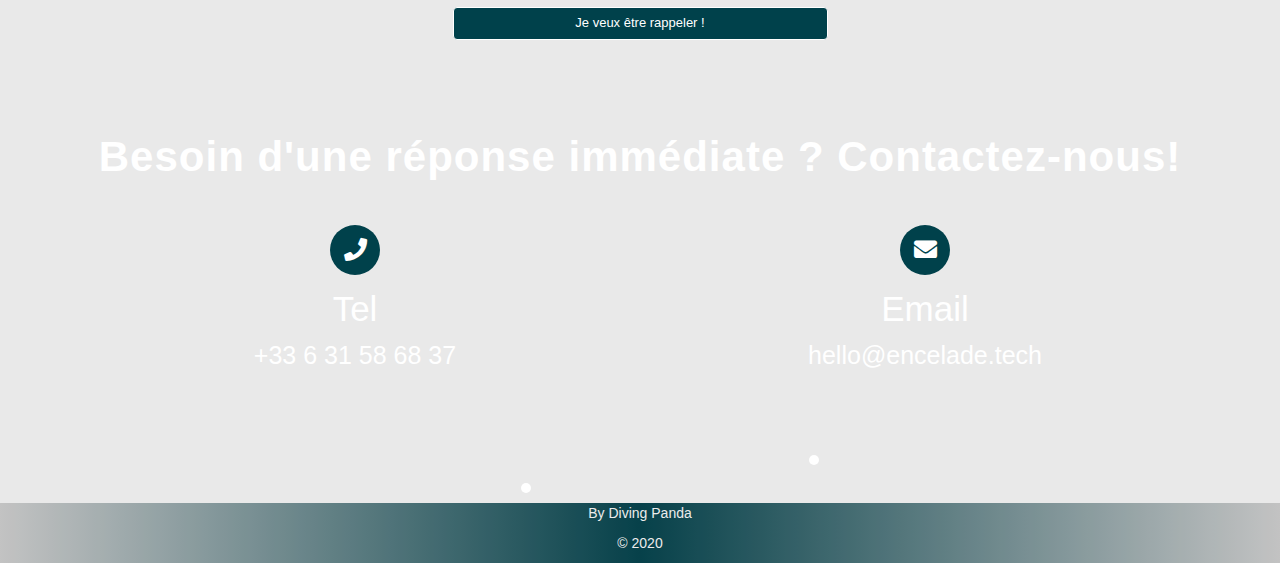
==== commit bd821764: "test submit GA" ====
--- a/index.html
+++ b/index.html
@@ -910,7 +910,7 @@
                                                     </div><!-- end controls -->
                                                 </div><!-- end form-group -->
 
-                                                <button type="submit" id="submit submit-onepage" class="btn btn-success text-center " style="font-size: 13px">Je veux être rappeler !</button>
+                                                <button type="submit" id="submit" class="btn btn-success text-center submit-onepage" style="font-size: 13px">Je veux être rappeler !</button>
                                                 <div id="msgSubmit" class="h3 text-center hidden"></div>
                                                 <div class="clearfix"></div>
                                             </form>
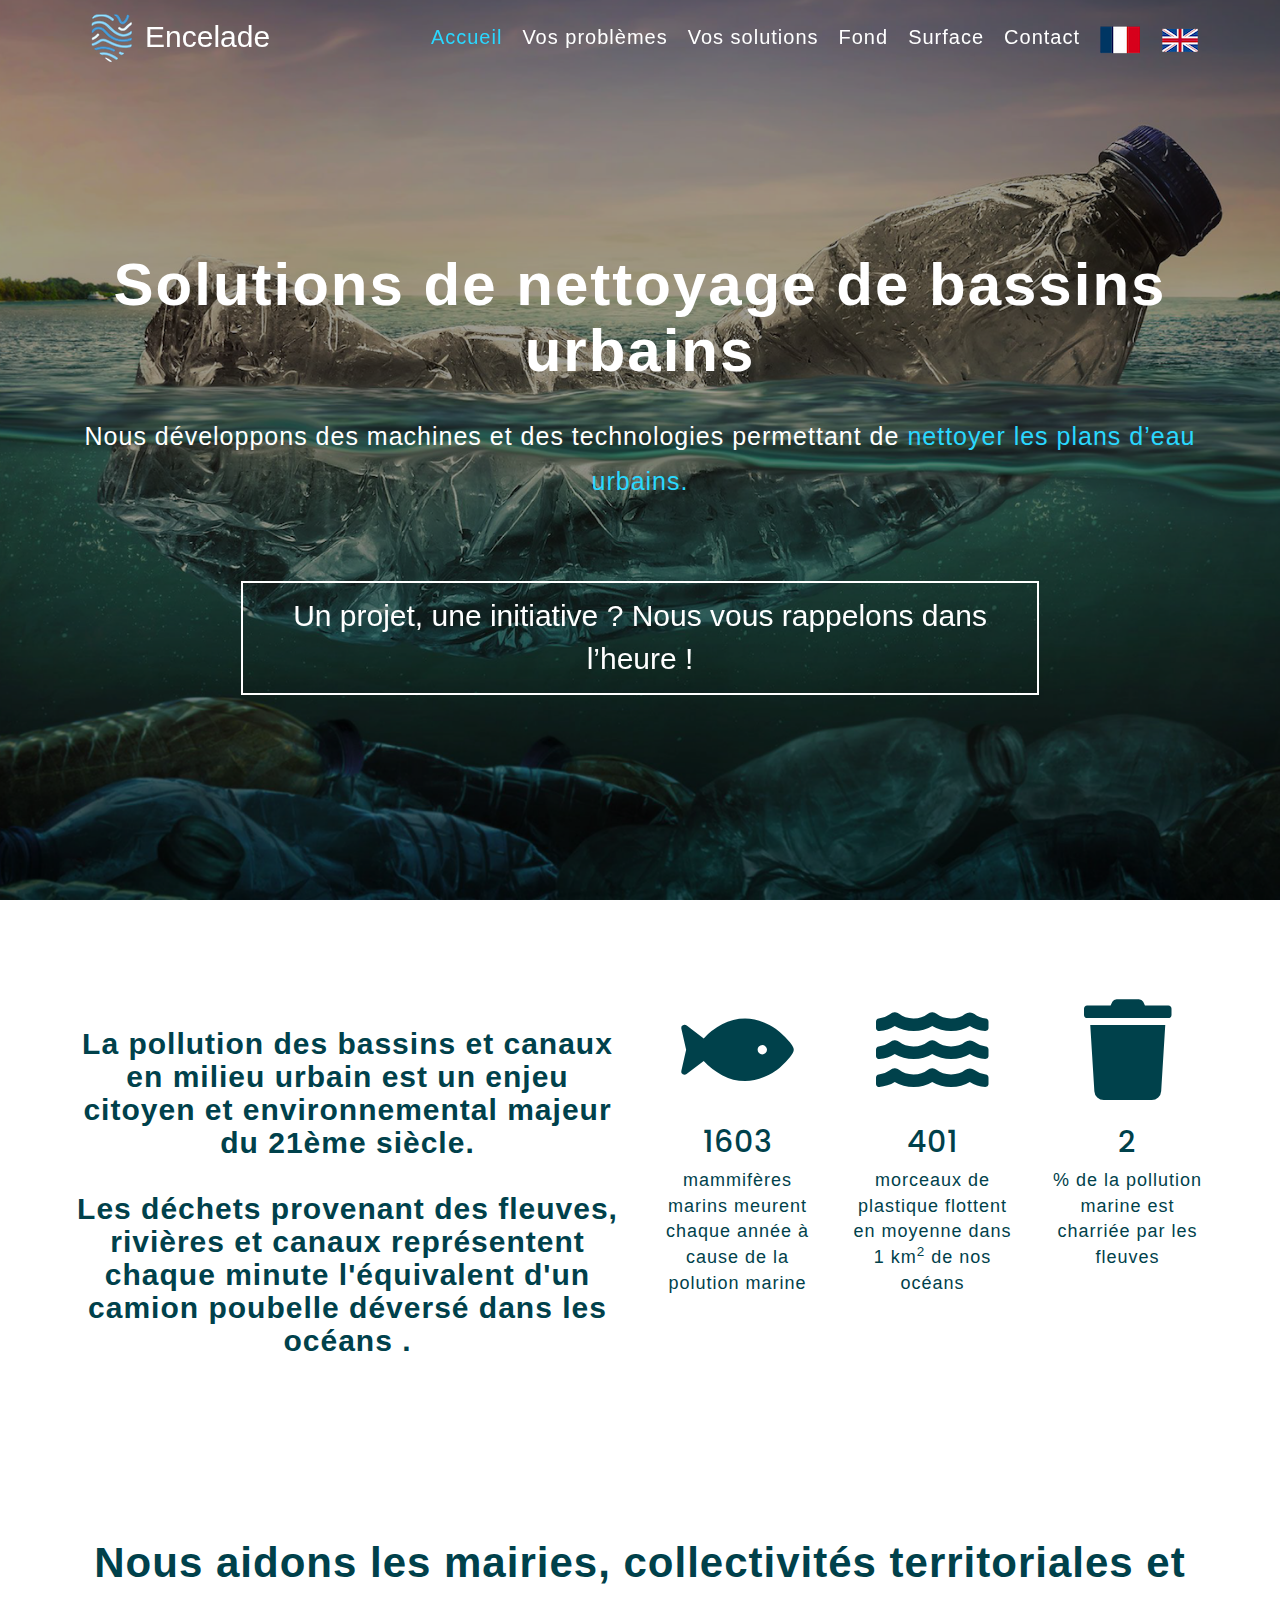
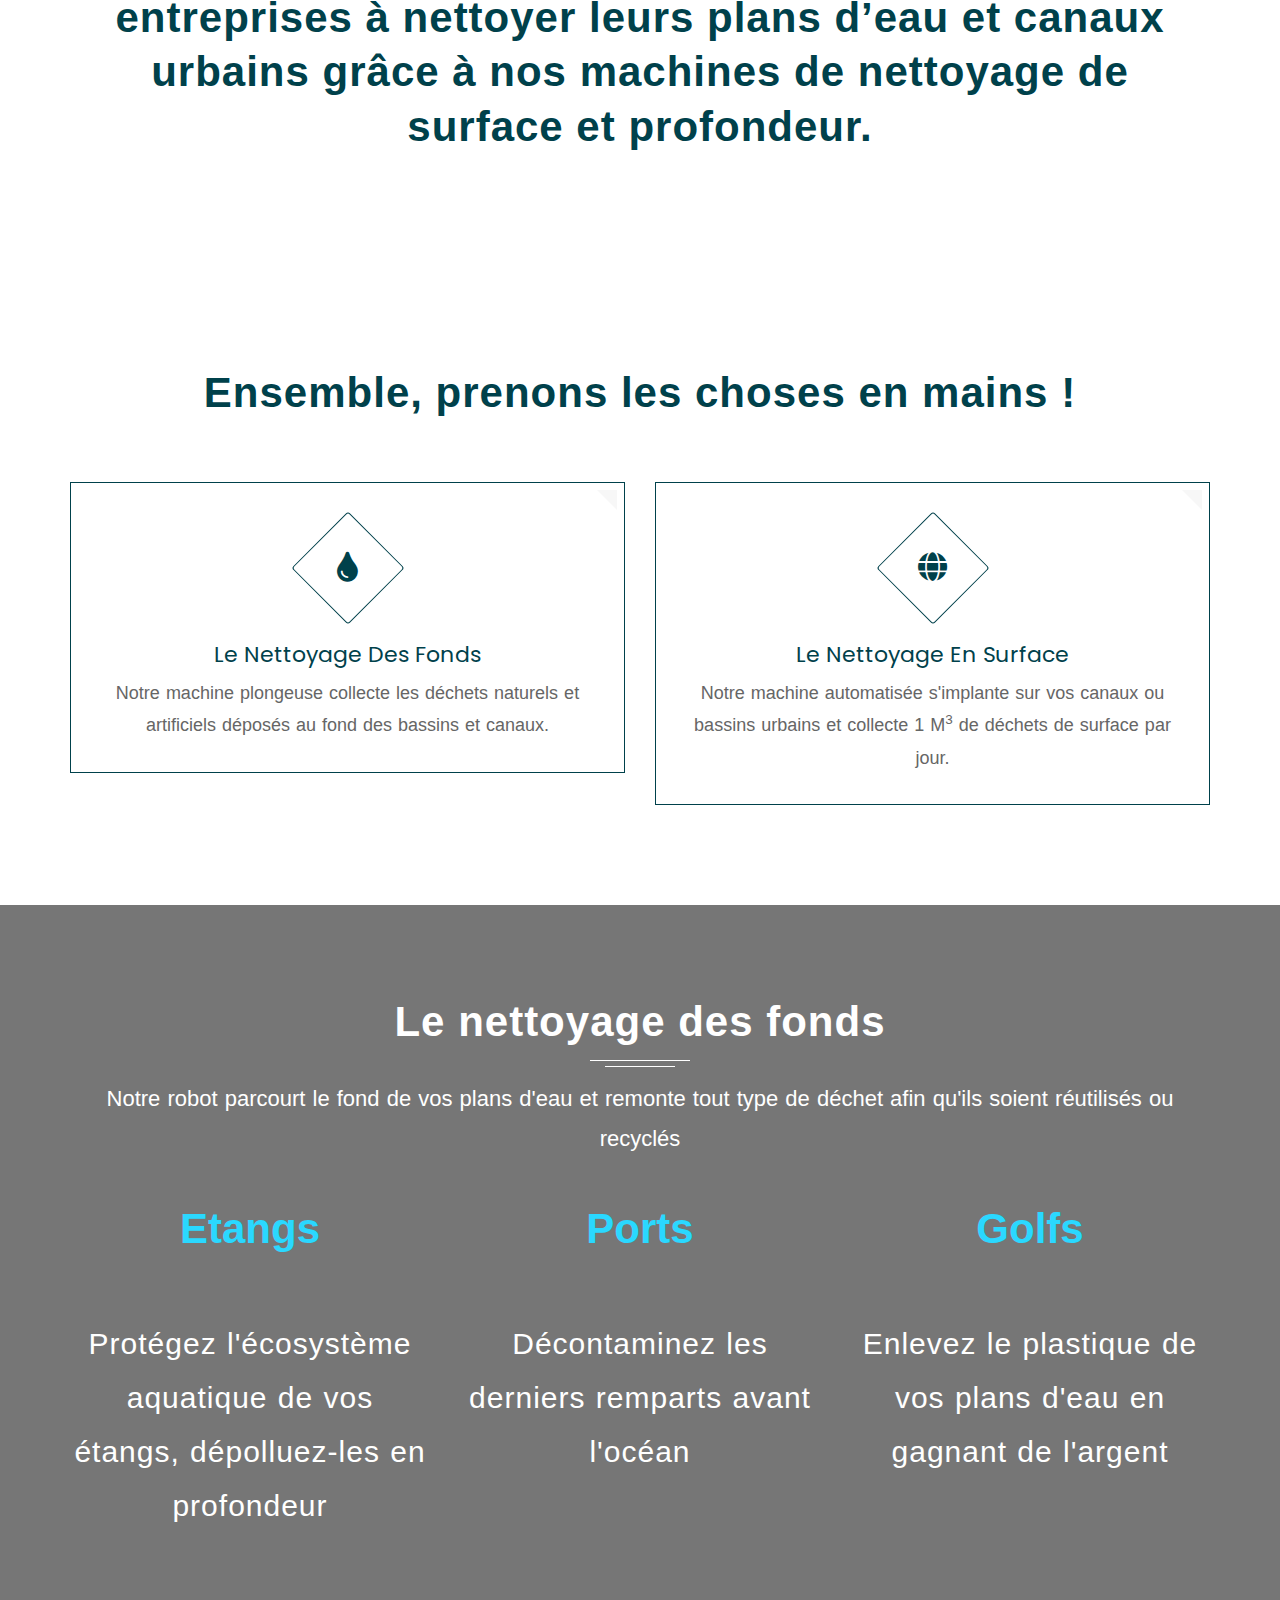
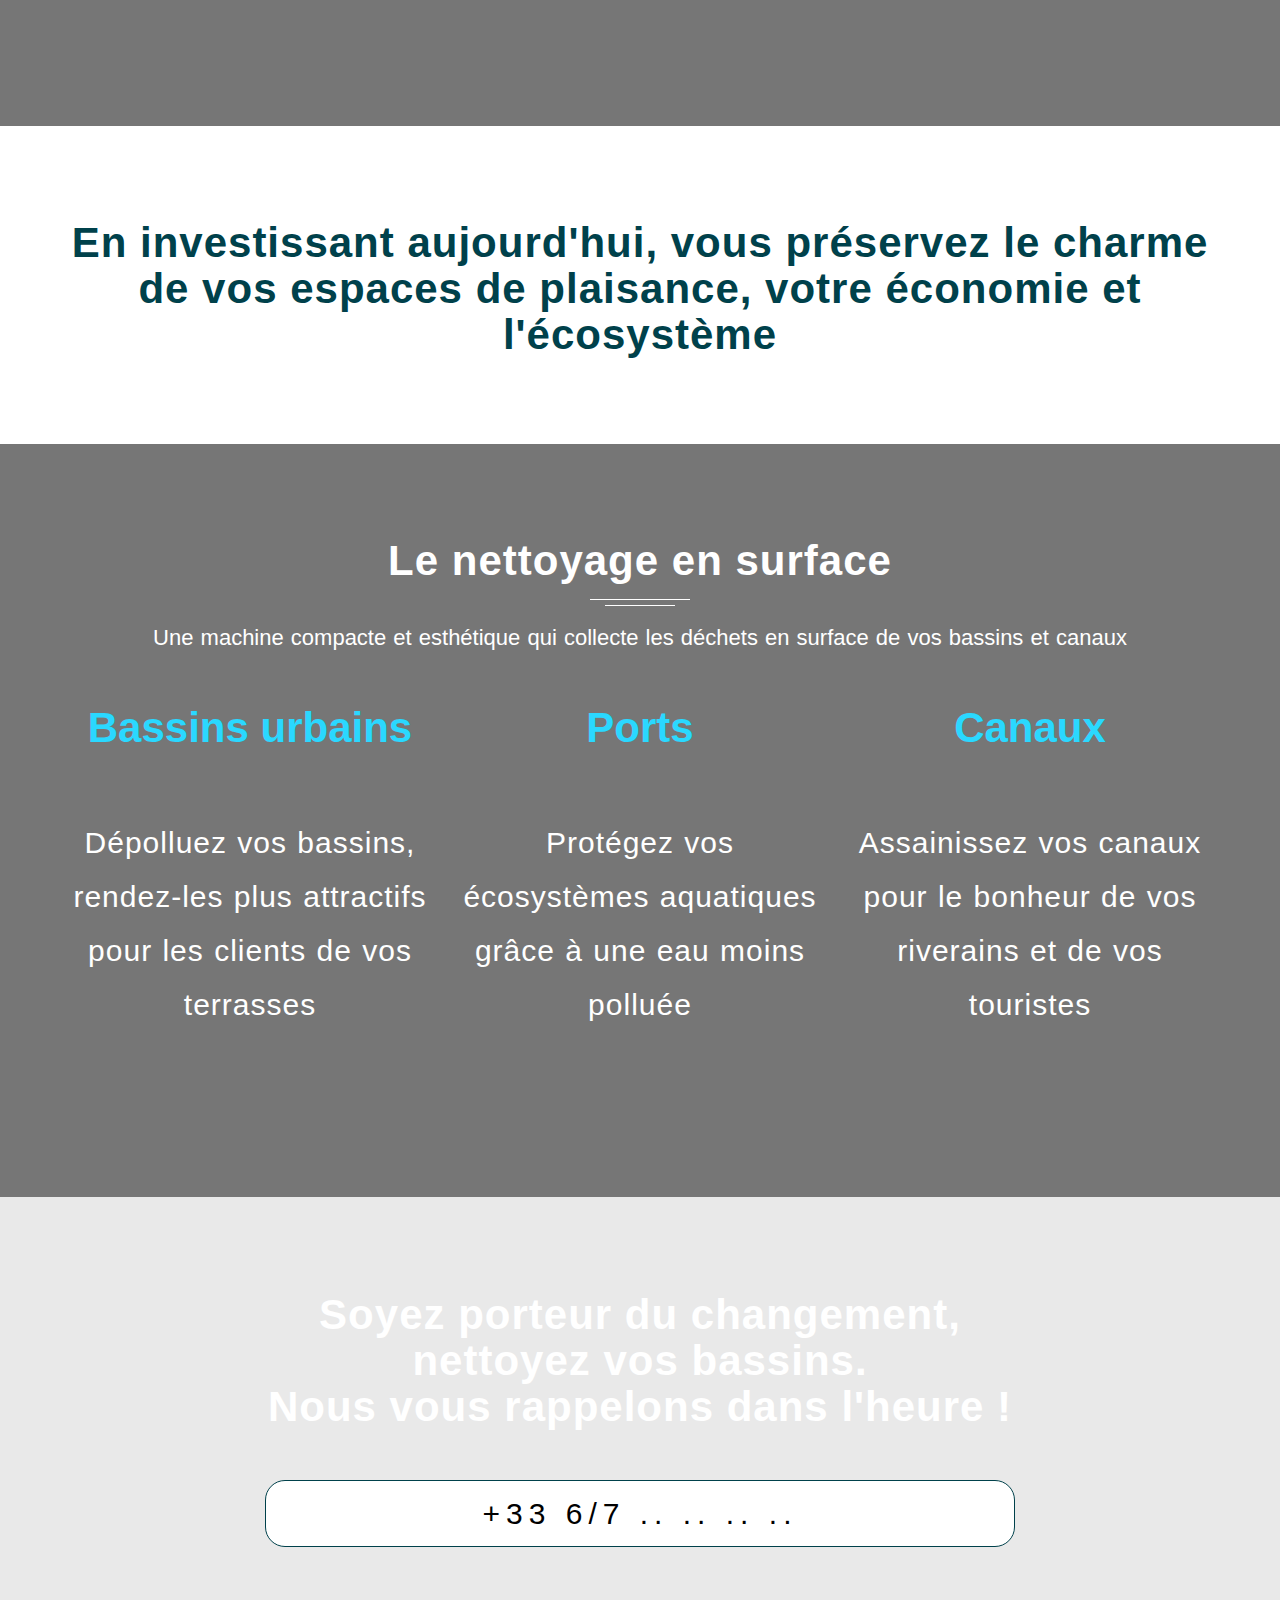
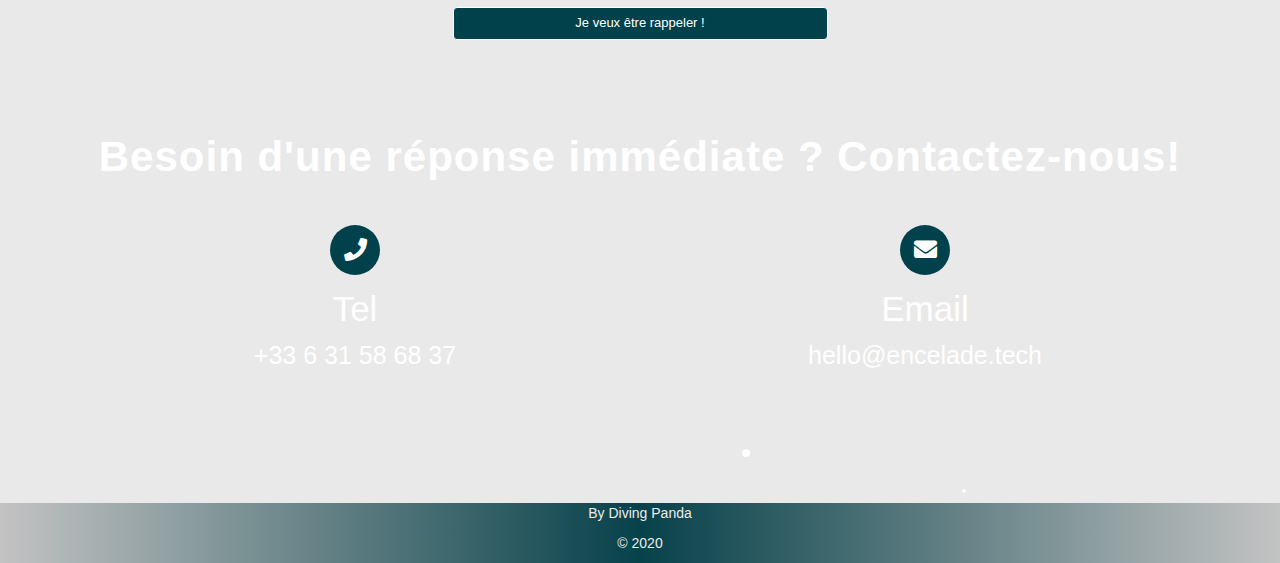
==== commit b32bab4d: "retrait GA submit" ====
--- a/index.html
+++ b/index.html
@@ -910,7 +910,7 @@
                                                     </div><!-- end controls -->
                                                 </div><!-- end form-group -->
 
-                                                <button type="submit" id="submit" class="btn btn-success text-center submit-onepage" style="font-size: 13px">Je veux être rappeler !</button>
+                                                <button type="submit" id="submit" class="btn btn-success text-center" style="font-size: 13px">Je veux être rappeler !</button>
                                                 <div id="msgSubmit" class="h3 text-center hidden"></div>
                                                 <div class="clearfix"></div>
                                             </form>
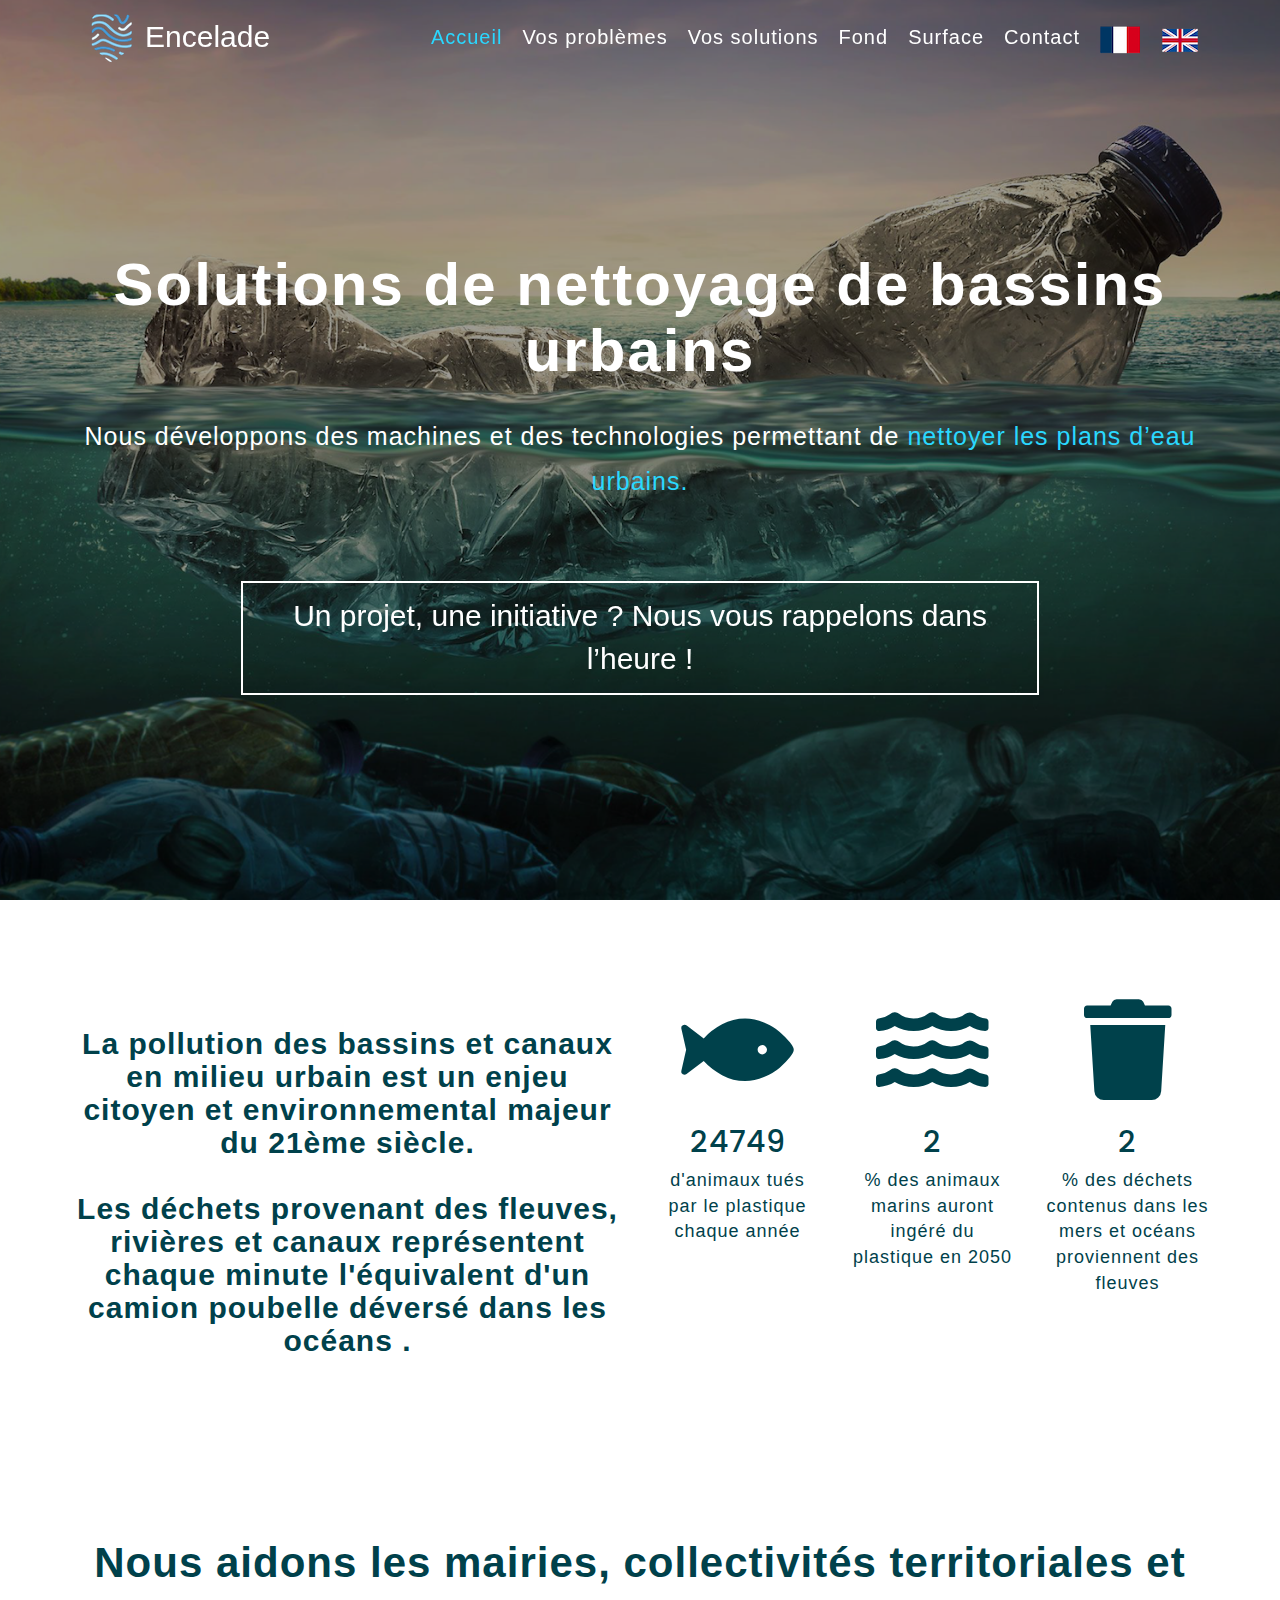
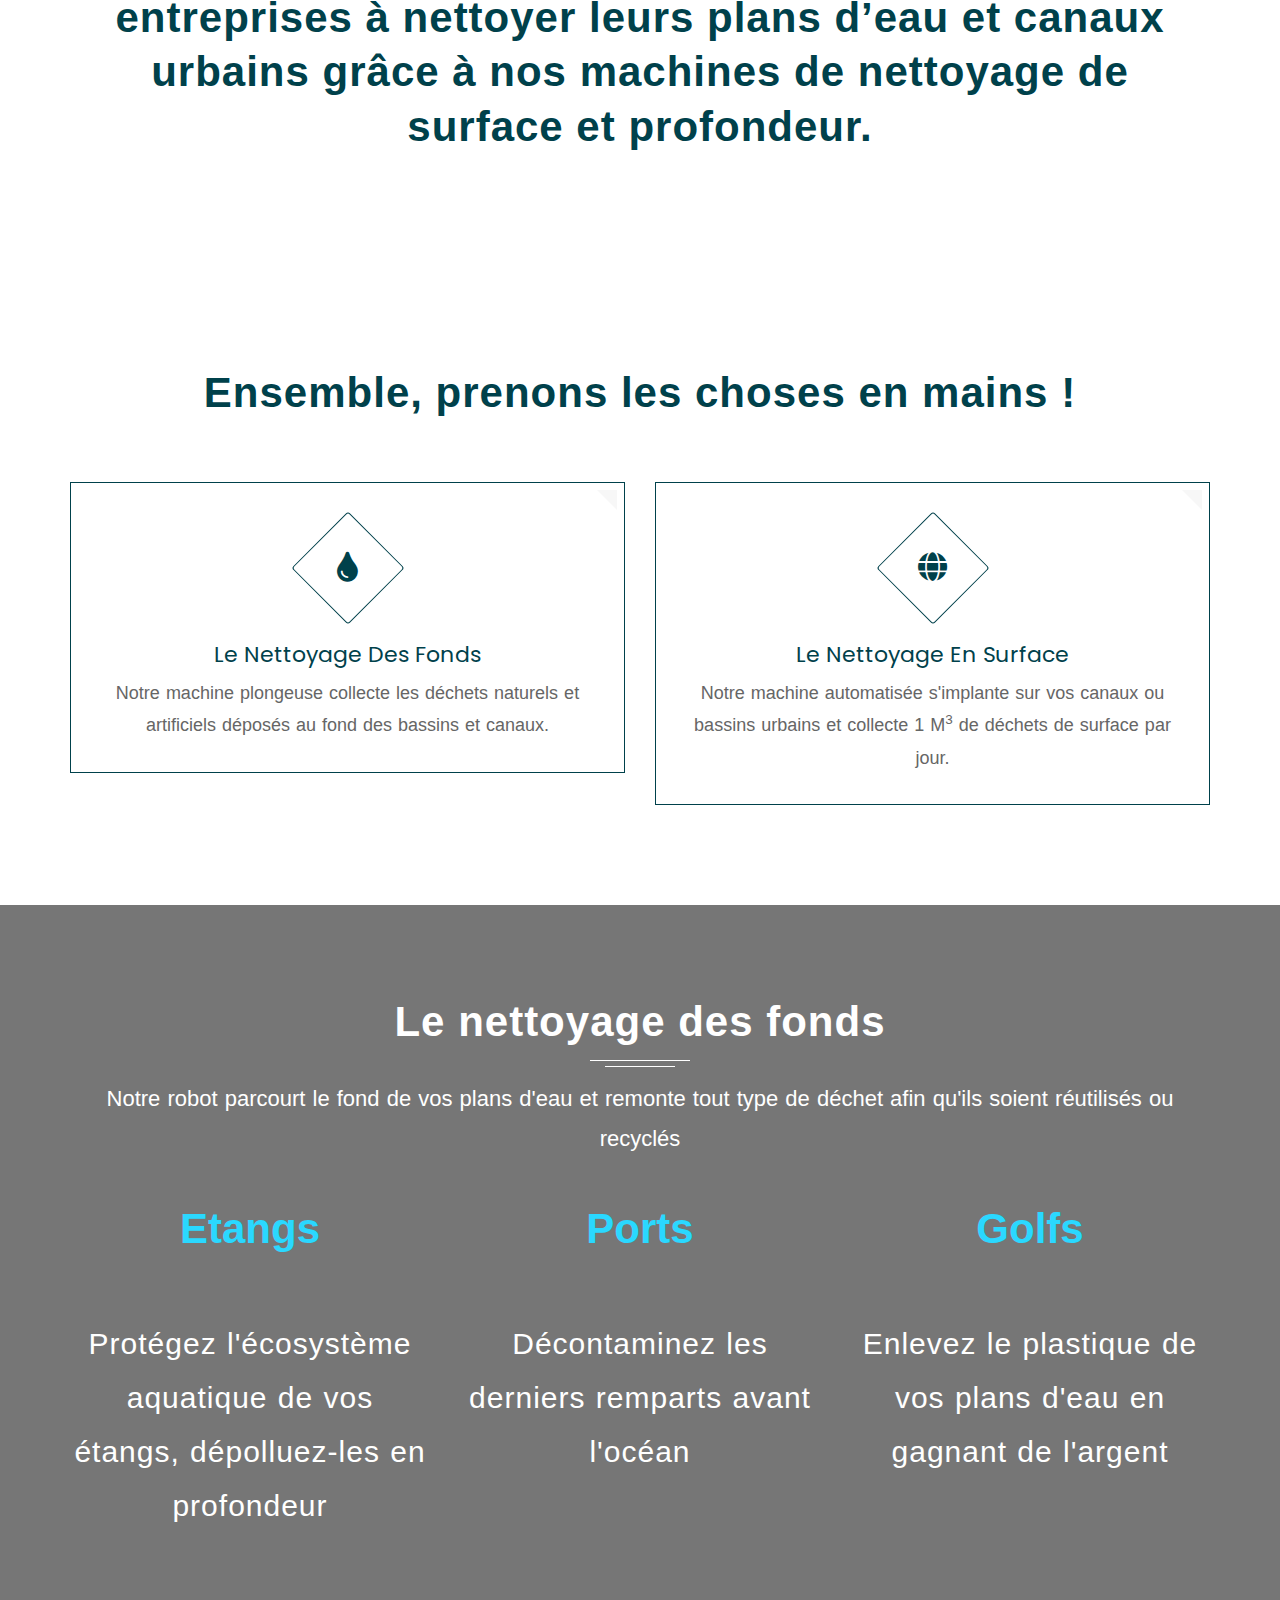
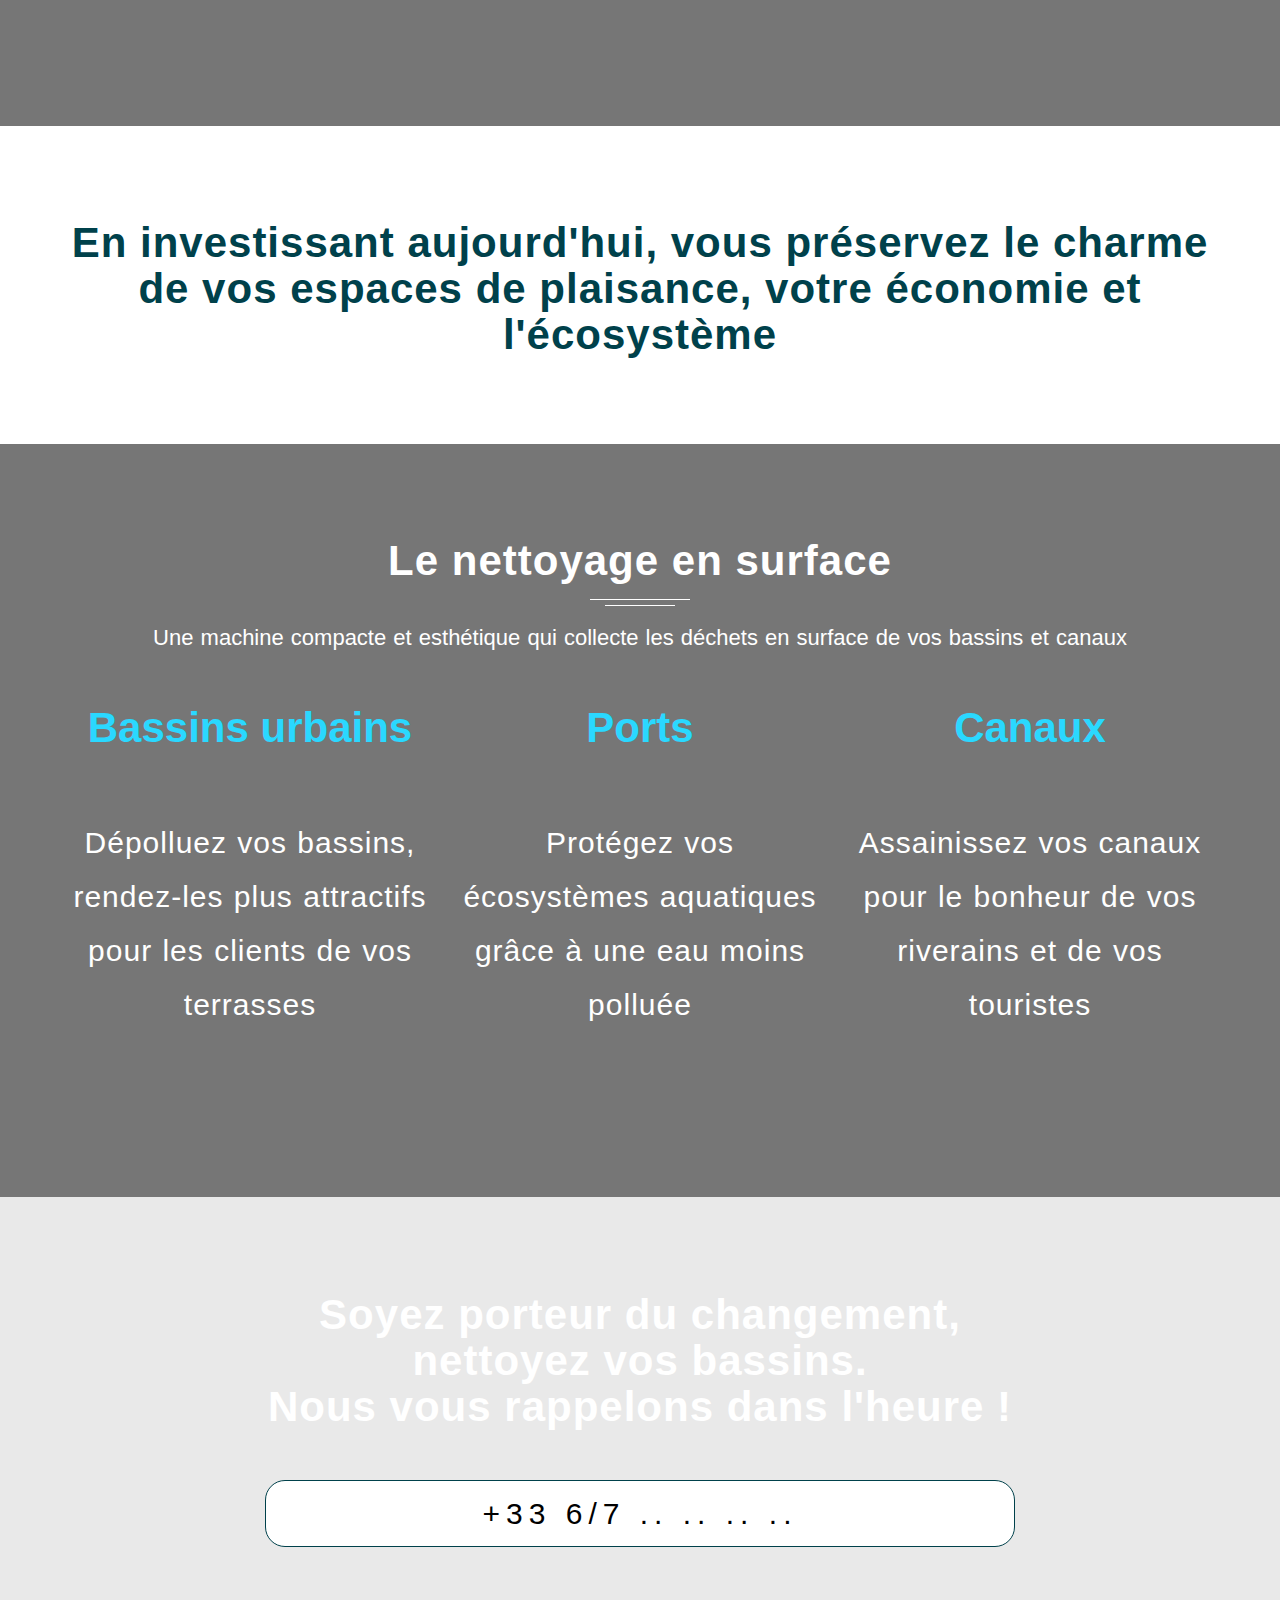
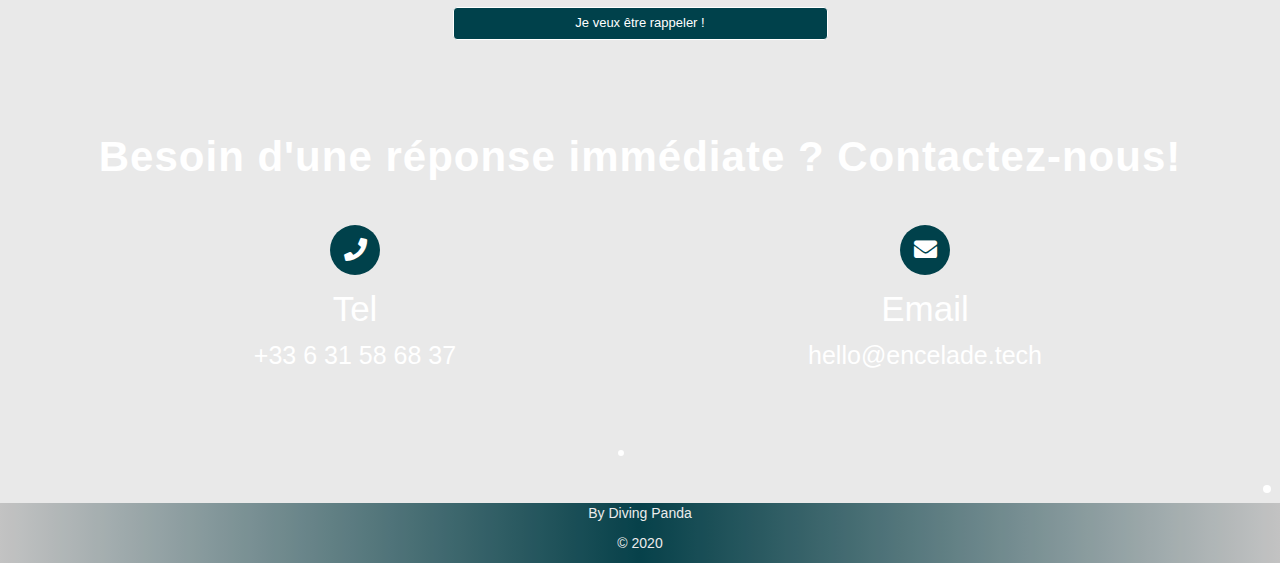
==== commit a9dc6640: "correction chiffres" ====
--- a/index.html
+++ b/index.html
@@ -201,22 +201,22 @@
                                     <div class="col-lg-2 col-md-2 col-sm-12">
                                         <div class="work-statistics text-left">
                                             <i class="fa fa-fish stat-icon" aria-hidden="true"></i>
-                                            <h3 class="Count">100000 </h3>
-                                            <p>mammifères marins meurent chaque année à cause de la polution marine </p>
+                                            <h3 class="Count">1500000</h3>
+                                            <p>d'animaux tués par le plastique chaque année </p>
                                         </div><!-- end work-statistics  -->
                                     </div><!-- end col-md-3  -->
                                     <div class="col-lg-2 col-md-2 col-sm-12">
                                         <div class="work-statistics text-left">
                                             <i class="fa fa-water stat-icon" aria-hidden="true"></i>
-                                            <h3 class="Count">25000</h3>
-                                            <p>morceaux de plastique flottent en moyenne dans 1 km<sup>2</sup> de nos océans</p>
+                                            <h3 class="Count">99</h3>
+                                            <p>% des animaux marins auront ingéré du plastique en 2050</p>
                                         </div><!-- end work-statistics  -->
                                     </div><!-- end col-md-3  -->
                                     <div class="col-lg-2 col-md-2 col-sm-12">
                                         <div class="work-statistics text-left">
                                             <i class="fa fa-trash stat-icon" aria-hidden="true"></i>
-                                            <h3 class="Count">80</h3>
-                                            <p>% de la pollution marine est charriée par les fleuves</p>
+                                            <h3 class="Count">85</h3>
+                                            <p>% des déchets contenus dans les mers et océans proviennent des fleuves</p>
                                         </div><!-- end work-statistics  -->
                                     </div><!-- end col-md-3  -->
                                 </div><!-- end row  -->
